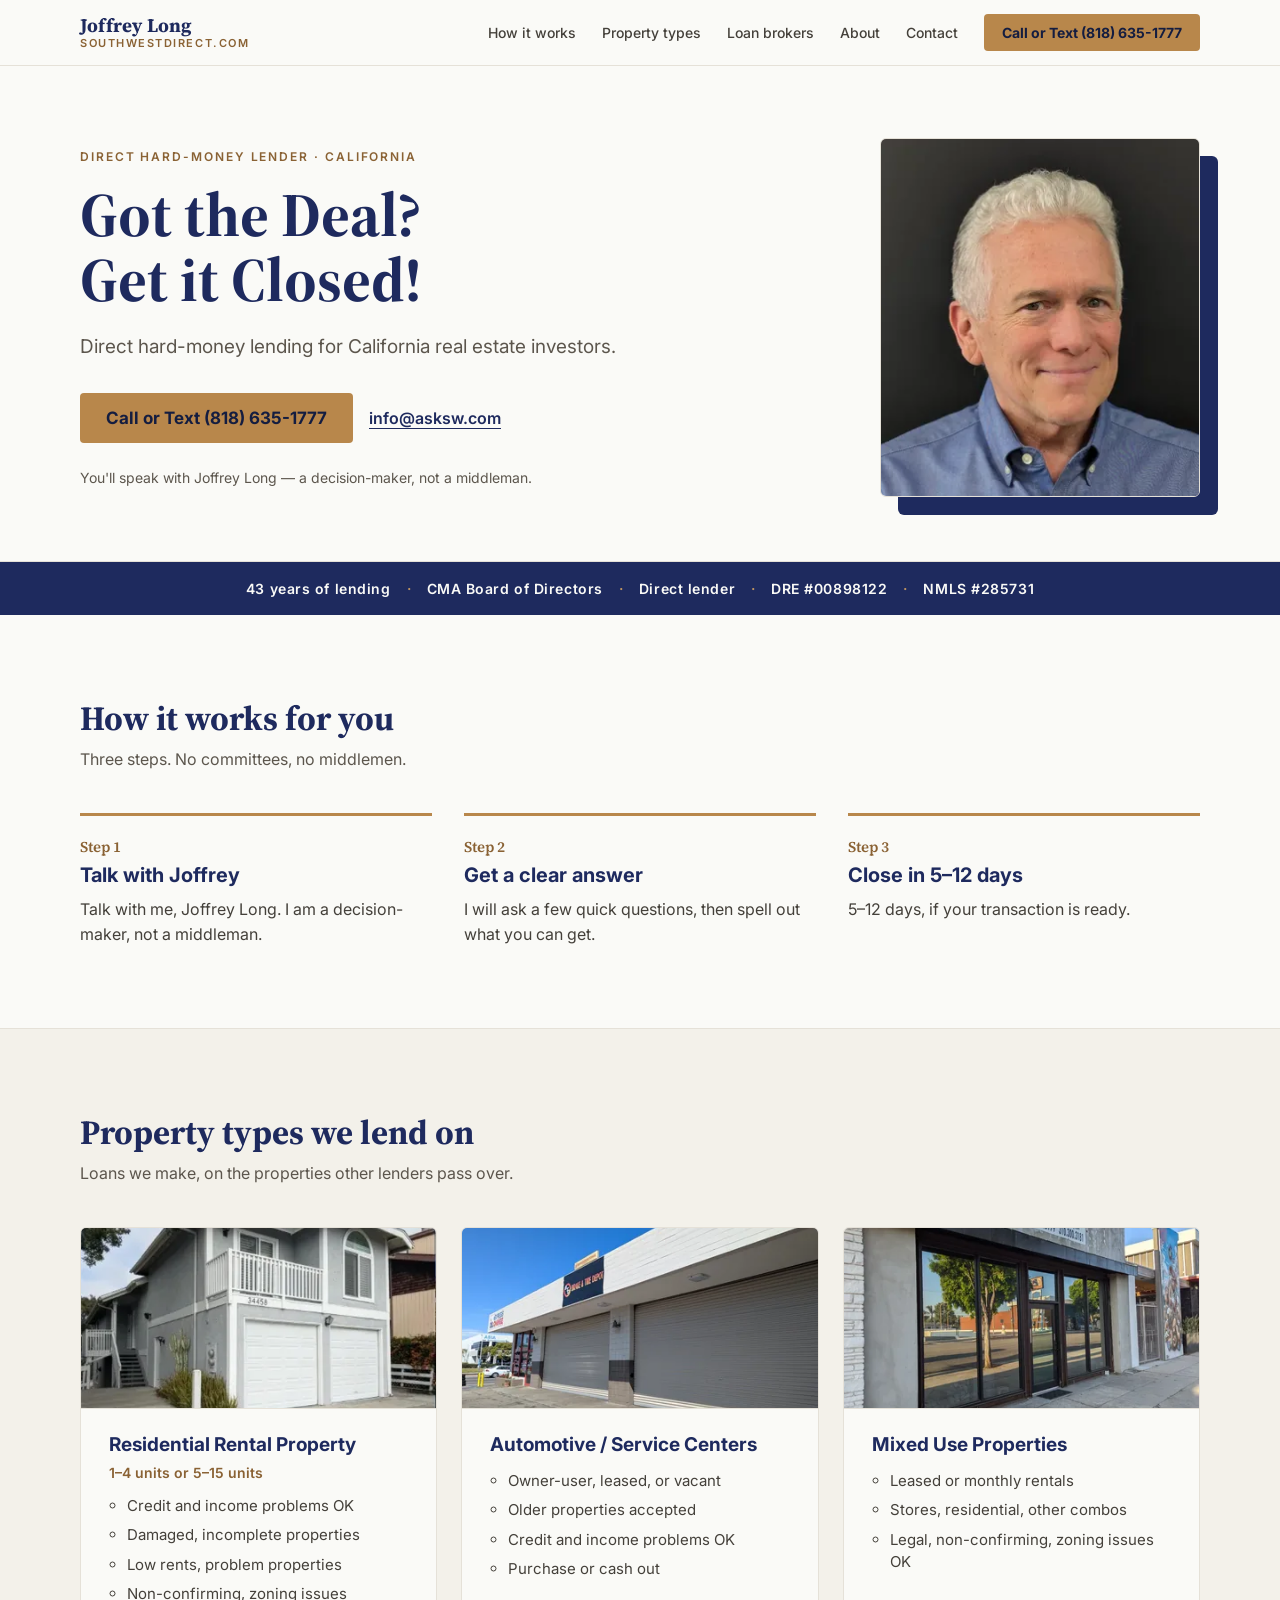
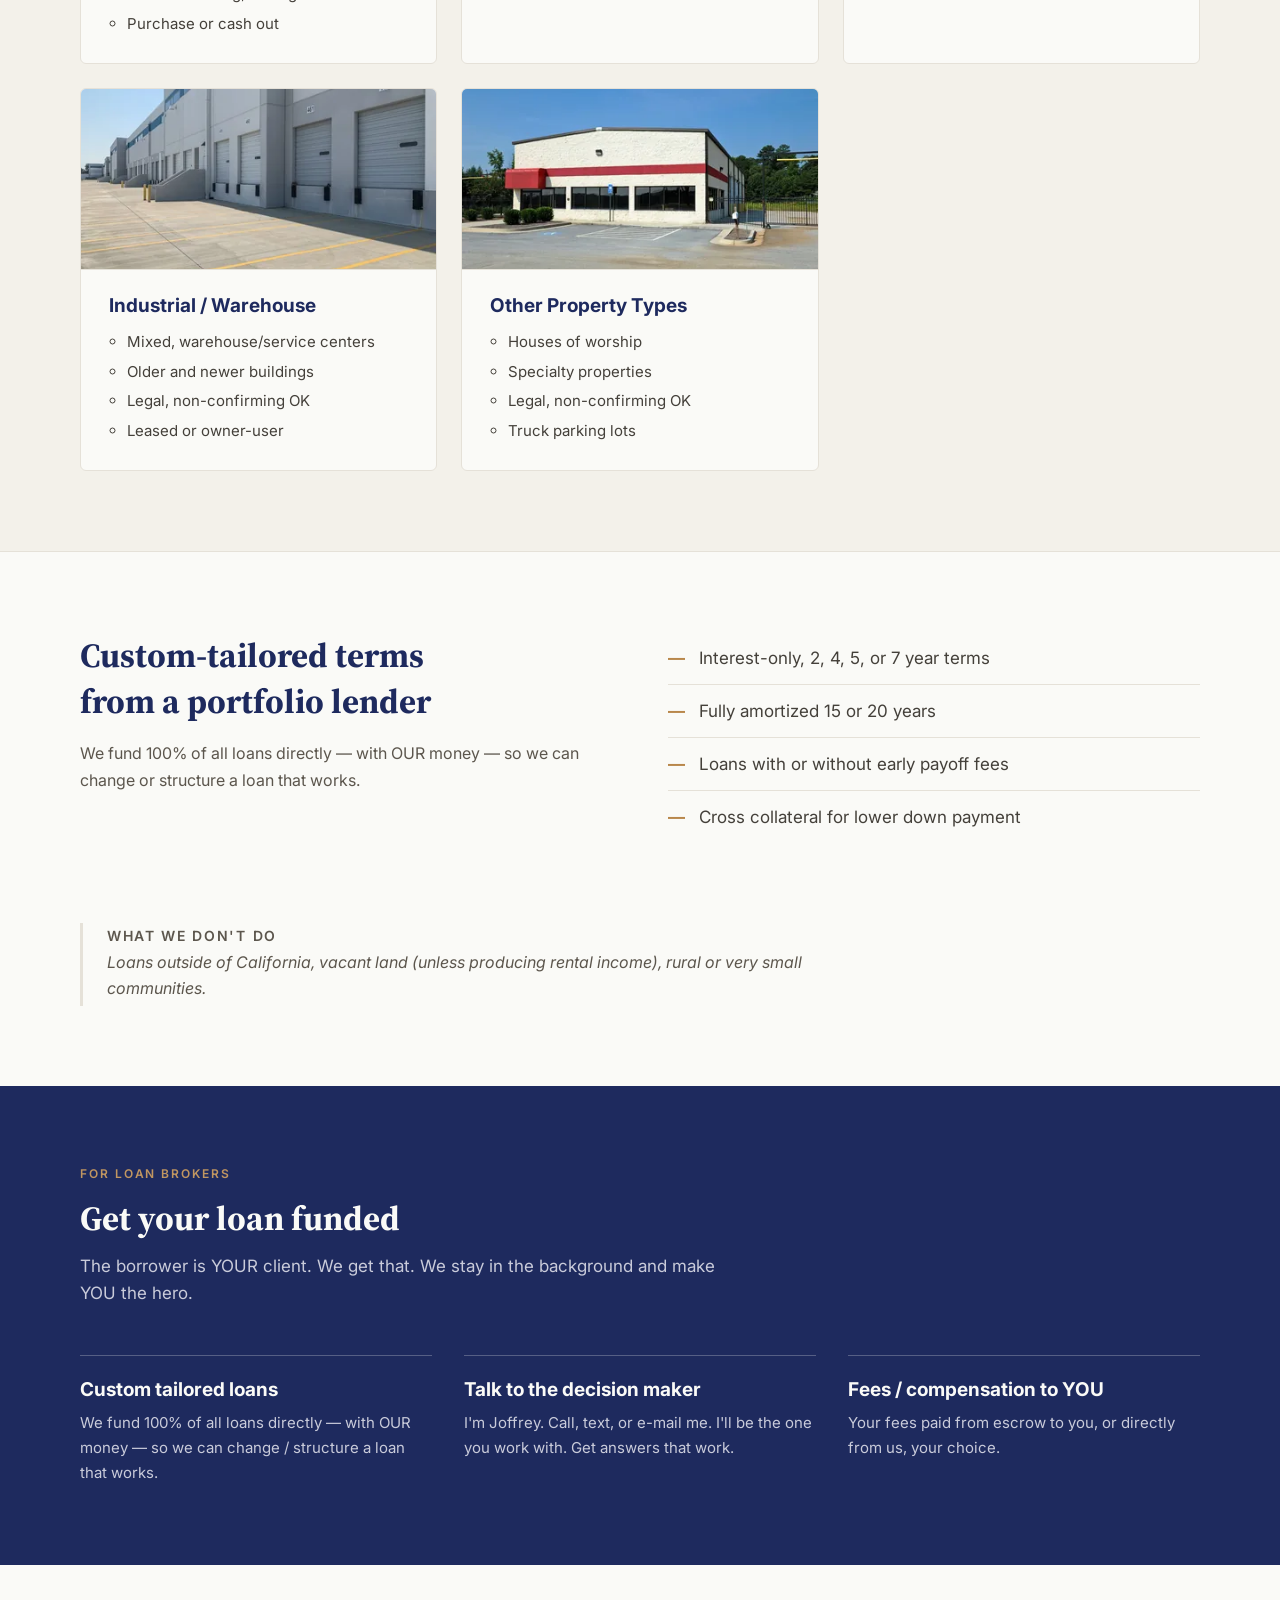
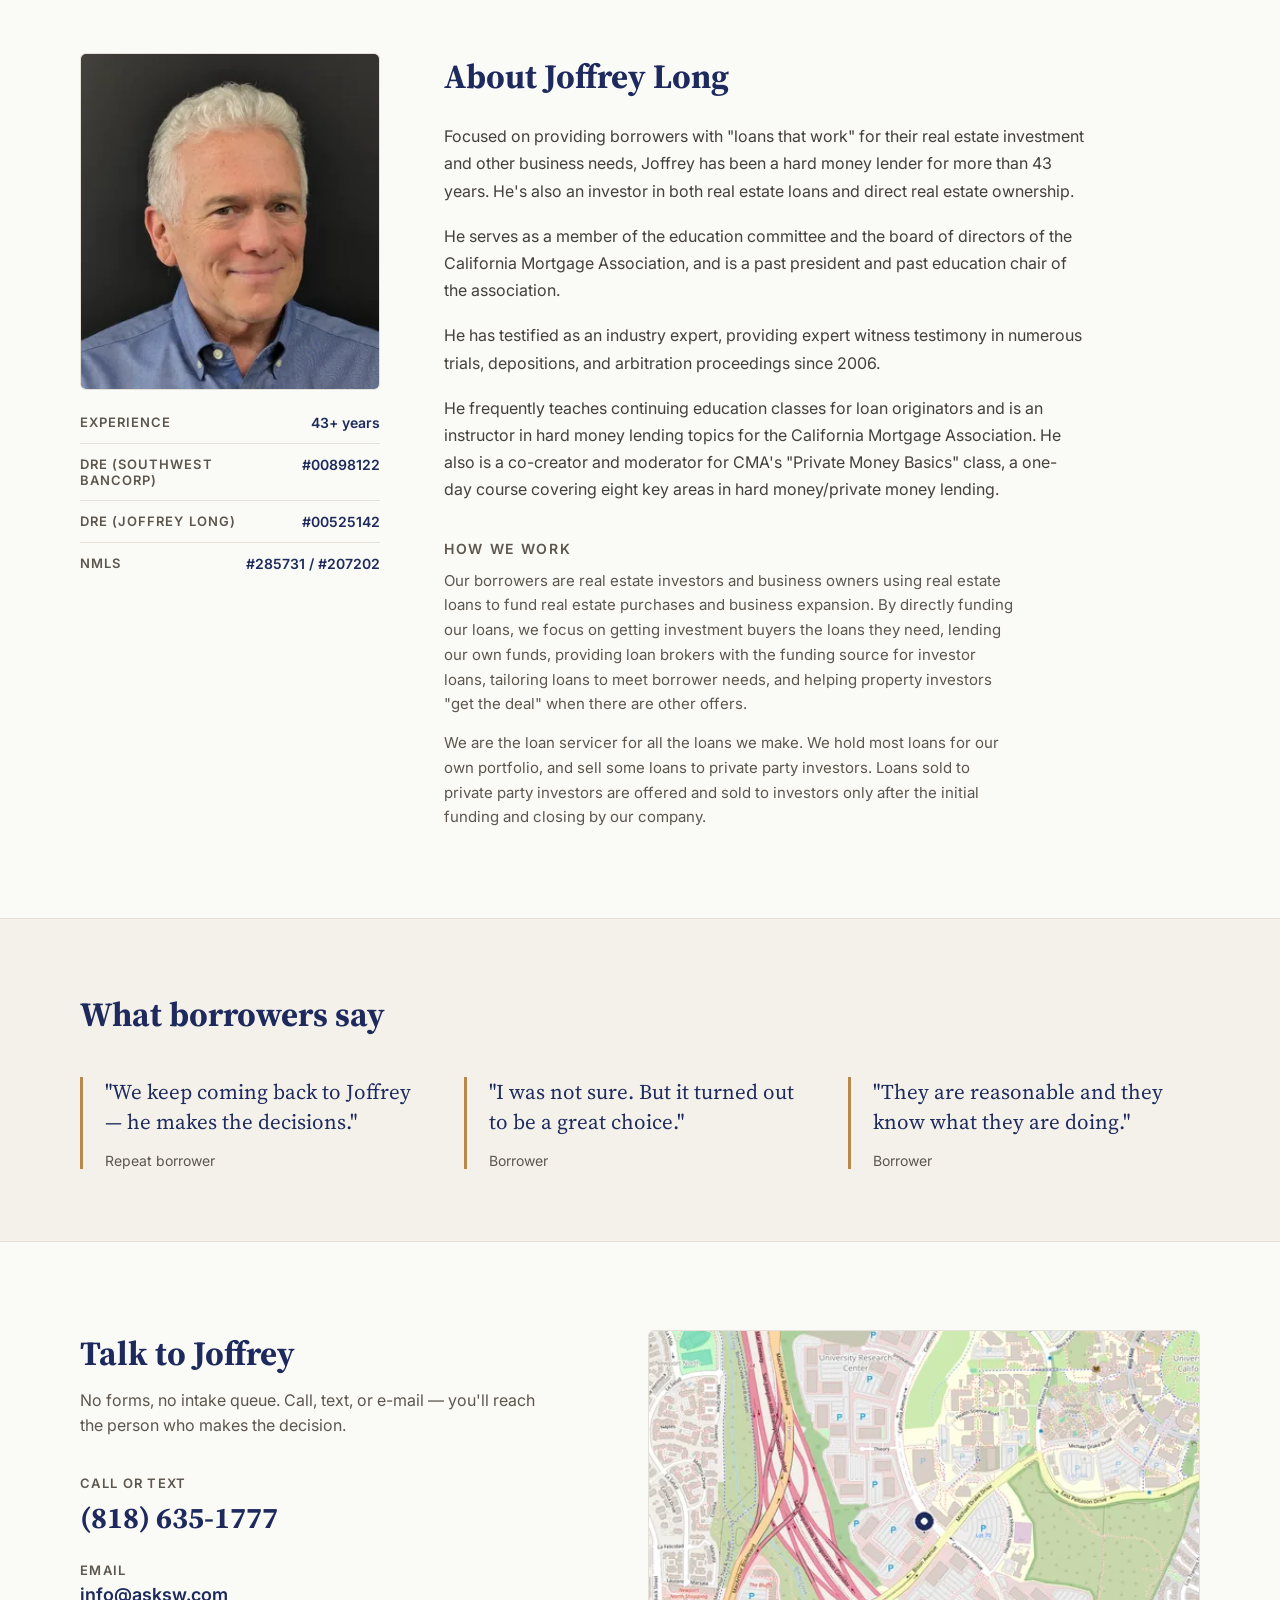
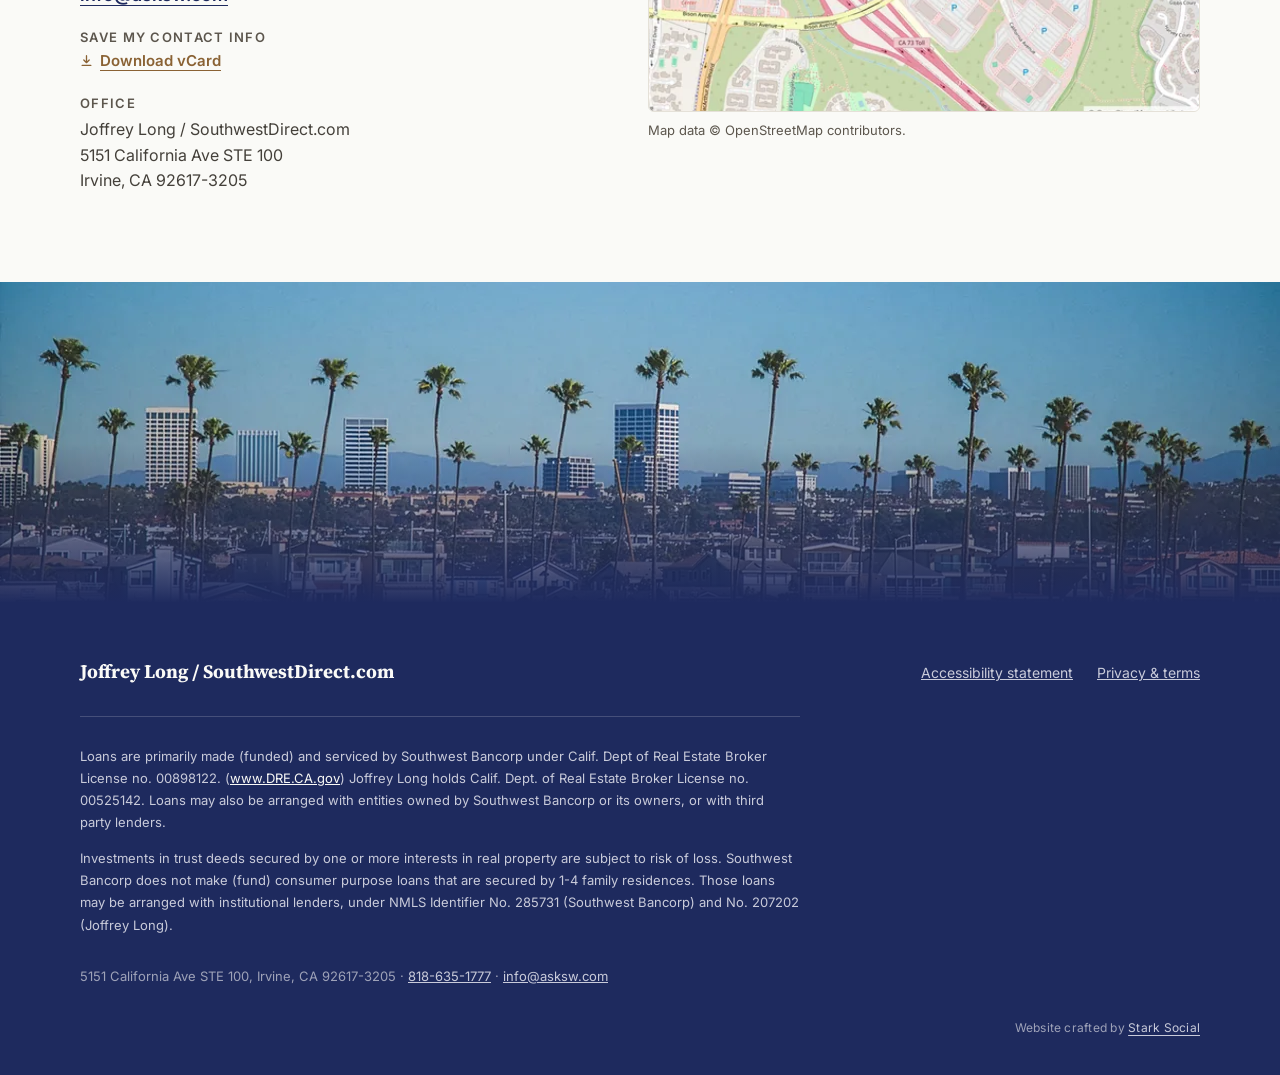
==== index.html @ 916f6d07 "Remove skip-link; add vCard download in Contact section Skip link * Removed <a class="skip-link"> fr" ====
<!DOCTYPE html>
<html lang="en">
<head>
<meta charset="utf-8">
<meta name="viewport" content="width=device-width, initial-scale=1">
<title>Joffrey Long | SouthwestDirect.com — Direct Hard Money Lender, California</title>
<meta name="description" content="Direct hard-money lending for California real estate investors. Talk to Joffrey Long — a decision-maker, not a middleman. Close in 5–12 days.">

<!-- PREVIEW ONLY — remove this line before the production launch. -->
<meta name="robots" content="noindex, nofollow">

<link rel="canonical" href="https://southwestdirect.com/">

<!-- Open Graph / social sharing -->
<meta property="og:type" content="website">
<meta property="og:site_name" content="Joffrey Long / SouthwestDirect.com">
<meta property="og:title" content="Joffrey Long | SouthwestDirect.com — Direct Hard Money Lender, California">
<meta property="og:description" content="Direct hard-money lending for California real estate investors. Talk to Joffrey Long — a decision-maker, not a middleman. Close in 5–12 days.">
<meta property="og:url" content="https://southwestdirect.com/">
<meta property="og:image" content="https://southwestdirect.com/assets/og-image.jpg">
<meta property="og:image:width" content="1200">
<meta property="og:image:height" content="630">
<meta property="og:image:alt" content="Got the Deal? Get it Closed! Direct hard-money lending for California real estate investors — Joffrey Long, SouthwestDirect.com">
<meta property="og:locale" content="en_US">
<meta name="twitter:card" content="summary_large_image">
<meta name="twitter:title" content="Joffrey Long | SouthwestDirect.com — Direct Hard Money Lender, California">
<meta name="twitter:description" content="Direct hard-money lending for California real estate investors. Talk to Joffrey Long — a decision-maker, not a middleman. Close in 5–12 days.">
<meta name="twitter:image" content="https://southwestdirect.com/assets/og-image.jpg">

<!-- Favicon -->
<link rel="icon" href="assets/favicon.svg" type="image/svg+xml">
<link rel="icon" href="assets/favicon-32.png" sizes="32x32" type="image/png">
<link rel="icon" href="assets/favicon-16.png" sizes="16x16" type="image/png">
<link rel="apple-touch-icon" href="assets/apple-touch-icon.png">
<link rel="shortcut icon" href="assets/favicon.ico">
<link rel="manifest" href="assets/site.webmanifest">
<meta name="theme-color" content="#1E2A5E">

<link rel="preconnect" href="https://fonts.googleapis.com">
<link rel="preconnect" href="https://fonts.gstatic.com" crossorigin>
<link href="https://fonts.googleapis.com/css2?family=Source+Serif+4:opsz,wght@8..60,400;8..60,600;8..60,700&family=Inter:wght@400;500;600;700&display=swap" rel="stylesheet">
<link rel="stylesheet" href="assets/css/site.css">
<link rel="preload" as="image" href="images/joffrey-long-640.jpg"
      imagesrcset="images/joffrey-long-320.jpg 320w, images/joffrey-long-640.jpg 640w, images/joffrey-long-748.jpg 748w"
      imagesizes="(min-width: 900px) 320px, (min-width: 560px) 40vw, 80vw">
<script>document.documentElement.classList.add("js");</script>

<script type="application/ld+json">
{
  "@context": "https://schema.org",
  "@type": ["FinancialService", "LocalBusiness"],
  "@id": "https://southwestdirect.com/#organization",
  "name": "Southwest Bancorp",
  "alternateName": "Joffrey Long / SouthwestDirect.com",
  "description": "Direct hard-money lender for California real estate investors. Portfolio lender funding 100% of loans directly.",
  "url": "https://southwestdirect.com",
  "telephone": "+18186351777",
  "email": "info@asksw.com",
  "logo": "https://southwestdirect.com/assets/icon-512.png",
  "image": "https://southwestdirect.com/assets/og-image.jpg",
  "address": {
    "@type": "PostalAddress",
    "streetAddress": "5151 California Ave STE 100",
    "addressLocality": "Irvine",
    "addressRegion": "CA",
    "postalCode": "92617-3205",
    "addressCountry": "US"
  },
  "areaServed": {
    "@type": "State",
    "name": "California"
  },
  "geo": {
    "@type": "GeoCoordinates",
    "latitude": 33.64074,
    "longitude": -117.85386
  },
  "hasMap": "https://www.openstreetmap.org/?mlat=33.64074&mlon=-117.85386",
  "identifier": [
    { "@type": "PropertyValue", "name": "California DRE License", "value": "00898122" },
    { "@type": "PropertyValue", "name": "NMLS ID", "value": "285731" }
  ],
  "founder": {
    "@type": "Person",
    "@id": "https://southwestdirect.com/#joffrey-long",
    "name": "Joffrey Long",
    "jobTitle": "Owner",
    "telephone": "+18186351777",
    "identifier": [
      { "@type": "PropertyValue", "name": "California DRE License", "value": "00525142" },
      { "@type": "PropertyValue", "name": "NMLS ID", "value": "207202" }
    ]
  }
}
</script>
</head>
<body>
<header class="site-header">
  <div class="header-inner">
    <a class="brand" href="index.html">
      <span class="brand-name">Joffrey Long</span>
      <span class="brand-domain">SouthwestDirect.com</span>
    </a>

    <div class="mobile-controls">
      <a class="icon-phone" href="tel:+18186351777" aria-label="Call or text 818-635-1777">
        <svg width="20" height="20" viewBox="0 0 24 24" fill="none" stroke="currentColor"
             stroke-width="2" stroke-linecap="round" stroke-linejoin="round"
             aria-hidden="true" focusable="false">
          <path d="M22 16.92v3a2 2 0 0 1-2.18 2 19.79 19.79 0 0 1-8.63-3.07 19.5 19.5 0 0 1-6-6
                   A19.79 19.79 0 0 1 2.12 4.18 2 2 0 0 1 4.11 2h3a2 2 0 0 1 2 1.72c.13.96.36 1.9.7 2.81
                   a2 2 0 0 1-.45 2.11L8.09 9.91a16 16 0 0 0 6 6l1.27-1.27a2 2 0 0 1 2.11-.45
                   c.91.34 1.85.57 2.81.7A2 2 0 0 1 22 16.92z"/>
        </svg>
      </a>
      <button type="button" class="nav-toggle" aria-expanded="false"
              aria-controls="mobile-menu" aria-label="Open menu">
        <svg class="icon-open" width="20" height="20" viewBox="0 0 20 20" aria-hidden="true" focusable="false">
          <path d="M3 5h14M3 10h14M3 15h14" fill="none" stroke="currentColor"
                stroke-width="2" stroke-linecap="round"/>
        </svg>
        <svg class="icon-close" width="20" height="20" viewBox="0 0 20 20" aria-hidden="true" focusable="false">
          <path d="M4 4l12 12M16 4L4 16" fill="none" stroke="currentColor"
                stroke-width="2" stroke-linecap="round"/>
        </svg>
      </button>
    </div>

    <nav class="main-nav" aria-label="Main">
      <a class="nav-link" href="#how-it-works">How it works</a>
      <a class="nav-link" href="#property-types">Property types</a>
      <a class="nav-link" href="#brokers">Loan brokers</a>
      <a class="nav-link" href="#about">About</a>
      <a class="nav-link" href="#contact">Contact</a>
      <a class="btn-primary btn-nav" href="tel:+18186351777">Call or Text (818) 635-1777</a>
    </nav>
  </div>

</header>

  <div class="drawer-backdrop" data-drawer-close></div>

  <div id="mobile-menu" class="drawer" role="dialog" aria-modal="true" aria-label="Menu">
    <div class="drawer-head">
      <button type="button" class="drawer-close" data-drawer-close aria-label="Close menu">
        <svg width="20" height="20" viewBox="0 0 20 20" aria-hidden="true" focusable="false">
          <path d="M4 4l12 12M16 4L4 16" fill="none" stroke="currentColor"
                stroke-width="2" stroke-linecap="round"/>
        </svg>
      </button>
    </div>

    <a class="drawer-cta" href="tel:+18186351777">Call or Text (818) 635-1777</a>
    <a class="drawer-email" href="mailto:info@asksw.com">Email info@asksw.com</a>

    <hr class="drawer-divider">

    <nav class="drawer-nav" aria-label="Page sections">
      <a href="#how-it-works">How it works</a>
      <a href="#property-types">Property types</a>
      <a href="#brokers">Loan brokers</a>
      <a href="#about">About</a>
      <a href="#contact">Contact</a>
    </nav>

    <ul class="drawer-trust">
      <li>43 years of lending</li>
      <li>CMA Board of Directors</li>
      <li>Direct lender</li>
      <li>DRE #00898122</li>
      <li>NMLS #285731</li>
    </ul>
  </div>

<main>

  <!-- HERO -->
  <section class="hero" aria-labelledby="hero-h">
    <div class="hero-inner">
      <div class="hero-copy">
        <p class="eyebrow">Direct hard-money lender &middot; California</p>
        <h1 id="hero-h" class="hero-title">Got the Deal?<br>Get it Closed!</h1>
        <p class="hero-lede">Direct hard-money lending for California real estate investors.</p>
        <div class="hero-actions">
          <a class="btn-primary btn-hero" href="tel:+18186351777">Call or Text (818) 635-1777</a>
          <a class="link-email" href="mailto:info@asksw.com">info@asksw.com</a>
        </div>
        <p class="hero-note">You'll speak with Joffrey Long — a decision-maker, not a middleman.</p>
      </div>
      <div class="hero-figure">
        <picture>
          <source type="image/webp" sizes="(min-width: 900px) 320px, (min-width: 560px) 40vw, 80vw"
                  srcset="images/joffrey-long-320.webp 320w, images/joffrey-long-640.webp 640w, images/joffrey-long-748.webp 748w">
          <img class="hero-img" src="images/joffrey-long-640.jpg" sizes="(min-width: 900px) 320px, (min-width: 560px) 40vw, 80vw"
               srcset="images/joffrey-long-320.jpg 320w, images/joffrey-long-640.jpg 640w, images/joffrey-long-748.jpg 748w"
               width="748" height="839" fetchpriority="high" decoding="async"
               alt="Joffrey Long, direct hard-money lender">
        </picture>
      </div>
    </div>
  </section>

  <!-- TRUST BAR -->
  <section class="trustbar" aria-label="Credentials">
    <ul class="trustbar-list">
      <li>43 years of lending</li>
      <li>CMA Board of Directors</li>
      <li>Direct lender</li>
      <li>DRE #00898122</li>
      <li>NMLS #285731</li>
    </ul>
  </section>

  <!-- HOW IT WORKS -->
  <section id="how-it-works" class="wrap section-pad" aria-labelledby="hiw-h">
    <h2 id="hiw-h" class="section-title">How it works for you</h2>
    <p class="section-lede">Three steps. No committees, no middlemen.</p>
    <ol class="steps">
      <li class="step">
        <p class="step-num">Step 1</p>
        <h3 class="step-title">Talk with Joffrey</h3>
        <p class="step-text">Talk with me, Joffrey Long. I am a decision-maker, not a middleman.</p>
      </li>
      <li class="step">
        <p class="step-num">Step 2</p>
        <h3 class="step-title">Get a clear answer</h3>
        <p class="step-text">I will ask a few quick questions, then spell out what you can get.</p>
      </li>
      <li class="step">
        <p class="step-num">Step 3</p>
        <h3 class="step-title">Close in 5–12 days</h3>
        <p class="step-text">5–12 days, if your transaction is ready.</p>
      </li>
    </ol>
  </section>

  <!-- PROPERTY TYPES -->
  <section id="property-types" class="band" aria-labelledby="pt-h">
    <div class="wrap section-pad">
      <h2 id="pt-h" class="section-title">Property types we lend on</h2>
      <p class="section-lede">Loans we make, on the properties other lenders pass over.</p>
      <ul class="cards">
          <li class="card">
            <picture>
              <source type="image/webp" sizes="(min-width: 1168px) 341px, (min-width: 700px) 31vw, 92vw"
                      srcset="images/residential-rental-property-400.webp 400w, images/residential-rental-property-750.webp 750w, images/residential-rental-property-1100.webp 1100w">
              <img class="card-img" src="images/residential-rental-property-750.jpg" sizes="(min-width: 1168px) 341px, (min-width: 700px) 31vw, 92vw"
                   srcset="images/residential-rental-property-400.jpg 400w, images/residential-rental-property-750.jpg 750w, images/residential-rental-property-1100.jpg 1100w"
                   width="1100" height="685" loading="lazy" decoding="async"
                   alt="Two-story gray residential rental duplex with twin white garage doors">
            </picture>
            <div class="card-body">
              <h3 class="card-title">Residential Rental Property</h3>
              <p class="card-note">1–4 units or 5–15 units</p>
              <ul class="card-list">
              <li>Credit and income problems OK</li>
              <li>Damaged, incomplete properties</li>
              <li>Low rents, problem properties</li>
              <li>Non-confirming, zoning issues</li>
              <li>Purchase or cash out</li>
              </ul>
            </div>
          </li>
          <li class="card">
            <picture>
              <source type="image/webp" sizes="(min-width: 1168px) 341px, (min-width: 700px) 31vw, 92vw"
                      srcset="images/automotive-service-centers-400.webp 400w, images/automotive-service-centers-750.webp 750w, images/automotive-service-centers-1100.webp 1100w">
              <img class="card-img" src="images/automotive-service-centers-750.jpg" sizes="(min-width: 1168px) 341px, (min-width: 700px) 31vw, 92vw"
                   srcset="images/automotive-service-centers-400.jpg 400w, images/automotive-service-centers-750.jpg 750w, images/automotive-service-centers-1100.jpg 1100w"
                   width="1100" height="828" loading="lazy" decoding="async"
                   alt="Automotive brake and tire service center with roll-up bay doors">
            </picture>
            <div class="card-body">
              <h3 class="card-title">Automotive / Service Centers</h3>
              <ul class="card-list">
              <li>Owner-user, leased, or vacant</li>
              <li>Older properties accepted</li>
              <li>Credit and income problems OK</li>
              <li>Purchase or cash out</li>
              </ul>
            </div>
          </li>
          <li class="card">
            <picture>
              <source type="image/webp" sizes="(min-width: 1168px) 341px, (min-width: 700px) 31vw, 92vw"
                      srcset="images/mixed-use-400.webp 400w, images/mixed-use-750.webp 750w, images/mixed-use-1100.webp 1100w">
              <img class="card-img" src="images/mixed-use-750.jpg" sizes="(min-width: 1168px) 341px, (min-width: 700px) 31vw, 92vw"
                   srcset="images/mixed-use-400.jpg 400w, images/mixed-use-750.jpg 750w, images/mixed-use-1100.jpg 1100w"
                   width="1100" height="828" loading="lazy" decoding="async"
                   alt="Street-front mixed use commercial building with large storefront windows">
            </picture>
            <div class="card-body">
              <h3 class="card-title">Mixed Use Properties</h3>
              <ul class="card-list">
              <li>Leased or monthly rentals</li>
              <li>Stores, residential, other combos</li>
              <li>Legal, non-confirming, zoning issues OK</li>
              </ul>
            </div>
          </li>
          <li class="card">
            <picture>
              <source type="image/webp" sizes="(min-width: 1168px) 341px, (min-width: 700px) 31vw, 92vw"
                      srcset="images/industrial-warehouse-400.webp 400w, images/industrial-warehouse-750.webp 750w, images/industrial-warehouse-1100.webp 1100w">
              <img class="card-img" src="images/industrial-warehouse-750.jpg" sizes="(min-width: 1168px) 341px, (min-width: 700px) 31vw, 92vw"
                   srcset="images/industrial-warehouse-400.jpg 400w, images/industrial-warehouse-750.jpg 750w, images/industrial-warehouse-1100.jpg 1100w"
                   width="1100" height="825" loading="lazy" decoding="async"
                   alt="Industrial warehouse loading docks with roll-up doors">
            </picture>
            <div class="card-body">
              <h3 class="card-title">Industrial / Warehouse</h3>
              <ul class="card-list">
              <li>Mixed, warehouse/service centers</li>
              <li>Older and newer buildings</li>
              <li>Legal, non-confirming OK</li>
              <li>Leased or owner-user</li>
              </ul>
            </div>
          </li>
          <li class="card">
            <picture>
              <source type="image/webp" sizes="(min-width: 1168px) 341px, (min-width: 700px) 31vw, 92vw"
                      srcset="images/other-property-types-400.webp 400w, images/other-property-types-750.webp 750w, images/other-property-types-1100.webp 1100w">
              <img class="card-img" src="images/other-property-types-750.jpg" sizes="(min-width: 1168px) 341px, (min-width: 700px) 31vw, 92vw"
                   srcset="images/other-property-types-400.jpg 400w, images/other-property-types-750.jpg 750w, images/other-property-types-1100.jpg 1100w"
                   width="1100" height="732" loading="lazy" decoding="async"
                   alt="Single-story commercial building with red awning and parking lot">
            </picture>
            <div class="card-body">
              <h3 class="card-title">Other Property Types</h3>
              <ul class="card-list">
              <li>Houses of worship</li>
              <li>Specialty properties</li>
              <li>Legal, non-confirming OK</li>
              <li>Truck parking lots</li>
              </ul>
            </div>
          </li>
      </ul>
    </div>
  </section>

  <!-- TERMS -->
  <section id="terms" class="wrap section-pad terms" aria-labelledby="terms-h">
    <div class="terms-intro">
      <h2 id="terms-h" class="section-title">Custom-tailored terms from a portfolio lender</h2>
      <p>We fund 100% of all loans directly — with OUR money — so we can change or structure a loan that works.</p>
    </div>
    <ul class="terms-list">
      <li>Interest-only, 2, 4, 5, or 7 year terms</li>
      <li>Fully amortized 15 or 20 years</li>
      <li>Loans with or without early payoff fees</li>
      <li>Cross collateral for lower down payment</li>
    </ul>
  </section>

  <!-- WHAT WE DON'T DO -->
  <section class="wrap" aria-labelledby="wwdd-h" style="padding-bottom: 80px">
    <div class="exclusions">
      <h2 id="wwdd-h">What we don't do</h2>
      <p>Loans outside of California, vacant land (unless producing rental income), rural or very small communities.</p>
    </div>
  </section>

  <!-- LOAN BROKERS -->
  <section id="brokers" class="band-navy" aria-labelledby="lb-h">
    <div class="wrap section-pad">
      <p class="brokers-eyebrow">For loan brokers</p>
      <h2 id="lb-h" class="brokers-title">Get your loan funded</h2>
      <p class="brokers-lede">The borrower is YOUR client. We get that. We stay in the background and make YOU the hero.</p>
      <div class="brokers-grid">
        <div class="broker-col">
          <h3 class="broker-title">Custom tailored loans</h3>
          <p class="broker-text">We fund 100% of all loans directly — with OUR money — so we can change / structure a loan that works.</p>
        </div>
        <div class="broker-col">
          <h3 class="broker-title">Talk to the decision maker</h3>
          <p class="broker-text">I'm Joffrey. Call, text, or e-mail me. I'll be the one you work with. Get answers that work.</p>
        </div>
        <div class="broker-col">
          <h3 class="broker-title">Fees / compensation to YOU</h3>
          <p class="broker-text">Your fees paid from escrow to you, or directly from us, your choice.</p>
        </div>
      </div>
    </div>
  </section>

  <!-- ABOUT -->
  <section id="about" class="wrap about" aria-labelledby="about-h">
    <figure class="about-figure">
      <picture>
        <source type="image/webp" sizes="(min-width: 900px) 300px, (min-width: 560px) 40vw, 80vw"
                srcset="images/joffrey-long-320.webp 320w, images/joffrey-long-640.webp 640w, images/joffrey-long-748.webp 748w">
        <img class="about-img" src="images/joffrey-long-640.jpg" sizes="(min-width: 900px) 300px, (min-width: 560px) 40vw, 80vw"
             srcset="images/joffrey-long-320.jpg 320w, images/joffrey-long-640.jpg 640w, images/joffrey-long-748.jpg 748w"
             width="748" height="839" loading="lazy" decoding="async"
             alt="Portrait of Joffrey Long">
      </picture>
      <dl class="about-dl">
        <div class="about-row">
          <dt class="about-dt">Experience</dt>
          <dd class="about-dd">43+ years</dd>
        </div>
        <div class="about-row">
          <dt class="about-dt">DRE (Southwest Bancorp)</dt>
          <dd class="about-dd">#00898122</dd>
        </div>
        <div class="about-row">
          <dt class="about-dt">DRE (Joffrey Long)</dt>
          <dd class="about-dd">#00525142</dd>
        </div>
        <div class="about-row">
          <dt class="about-dt">NMLS</dt>
          <dd class="about-dd">#285731 / #207202</dd>
        </div>
      </dl>
    </figure>
    <div class="about-body">
      <h2 id="about-h" class="section-title">About Joffrey Long</h2>
      <div class="about-prose">
        <p>Focused on providing borrowers with "loans that work" for their real estate investment and other business needs, Joffrey has been a hard money lender for more than 43 years. He's also an investor in both real estate loans and direct real estate ownership.</p>
        <p>He serves as a member of the education committee and the board of directors of the California Mortgage Association, and is a past president and past education chair of the association.</p>
        <p>He has testified as an industry expert, providing expert witness testimony in numerous trials, depositions, and arbitration proceedings since 2006.</p>
        <p>He frequently teaches continuing education classes for loan originators and is an instructor in hard money lending topics for the California Mortgage Association. He also is a co-creator and moderator for CMA's "Private Money Basics" class, a one-day course covering eight key areas in hard money/private money lending.</p>
      </div>
      <h3 class="about-sub">How we work</h3>
      <div class="about-how">
        <p>Our borrowers are real estate investors and business owners using real estate loans to fund real estate purchases and business expansion. By directly funding our loans, we focus on getting investment buyers the loans they need, lending our own funds, providing loan brokers with the funding source for investor loans, tailoring loans to meet borrower needs, and helping property investors "get the deal" when there are other offers.</p>
        <p>We are the loan servicer for all the loans we make. We hold most loans for our own portfolio, and sell some loans to private party investors. Loans sold to private party investors are offered and sold to investors only after the initial funding and closing by our company.</p>
      </div>
    </div>
  </section>

  <!-- TESTIMONIALS -->
  <section class="band" aria-labelledby="quotes-h">
    <div class="quotes-inner">
      <h2 id="quotes-h" class="quotes-title">What borrowers say</h2>
      <div class="quotes-grid">
        <figure class="quote">
          <blockquote>"We keep coming back to Joffrey — he makes the decisions."</blockquote>
          <figcaption>Repeat borrower</figcaption>
        </figure>
        <figure class="quote">
          <blockquote>"I was not sure. But it turned out to be a great choice."</blockquote>
          <figcaption>Borrower</figcaption>
        </figure>
        <figure class="quote">
          <blockquote>"They are reasonable and they know what they are doing."</blockquote>
          <figcaption>Borrower</figcaption>
        </figure>
      </div>
    </div>
  </section>

  <section id="contact" class="wrap contact" aria-labelledby="contact-h">
    <div class="contact-col">
      <h2 id="contact-h" class="section-title contact-title">Talk to Joffrey</h2>
      <p class="contact-lede">No forms, no intake queue. Call, text, or e-mail — you'll reach the person who makes the decision.</p>
      <dl class="contact-dl">
        <div>
          <dt class="contact-dt">Call or text</dt>
          <dd class="contact-dd"><a class="contact-phone" href="tel:+18186351777">(818) 635-1777</a></dd>
        </div>
        <div>
          <dt class="contact-dt">Email</dt>
          <dd class="contact-dd"><a class="contact-email" href="mailto:info@asksw.com">info@asksw.com</a></dd>
        </div>
        <div>
          <dt class="contact-dt">Save my contact info</dt>
          <dd class="contact-dd">
            <a class="link-vcard" href="assets/joffrey-long.vcf" download="joffrey-long.vcf"
               aria-label="Download Joffrey Long&#39;s contact info as a vCard file">Download vCard</a>
          </dd>
        </div>
        <div>
          <dt class="contact-dt">Office</dt>
          <dd class="contact-dd contact-address">
            Joffrey Long / SouthwestDirect.com<br>
            5151 California Ave STE 100<br>
            Irvine, CA 92617-3205
          </dd>
        </div>
      </dl>
    </div>
    <div class="contact-map">
      <a class="map-link" href="https://www.openstreetmap.org/?mlat=33.64074&amp;mlon=-117.85386#map=17/33.64074/-117.85386"
         target="_blank" rel="noopener" title="Open this location in OpenStreetMap">
        <picture>
          <source type="image/webp" sizes="(min-width: 960px) 520px, 92vw"
                  srcset="images/office-map-520.webp 520w, images/office-map-1040.webp 1040w">
          <img class="map-img" src="images/office-map-1040.jpg" sizes="(min-width: 960px) 520px, 92vw"
               srcset="images/office-map-520.jpg 520w, images/office-map-1040.jpg 1040w"
               width="1040" height="760" loading="lazy" decoding="async"
               alt="Map showing the office at 5151 California Ave STE 100, Irvine, California">
        </picture>
        <span class="visually-hidden"> (opens OpenStreetMap in a new tab)</span>
      </a>
      <p class="map-note">Map data &copy; OpenStreetMap contributors.</p>
    </div>
  </section>

  <!-- CALIFORNIA BAND -->
  <!-- Photo pending: the design's asset for this band was an AI illustration and
       was pulled on 19 Aug 2026. Drop a licensed coastal photo at
       images/_src/california-band.jpg and re-run tools/build-images.py. The
       navy gradient that dissolves into the footer is drawn in CSS and is
       already correct. -->
  <div class="california-band">
    <picture>
      <source type="image/webp" sizes="100vw"
              srcset="images/california-band-768.webp 768w, images/california-band-1280.webp 1280w, images/california-band-1920.webp 1920w">
      <img class="band-img" src="images/california-band-1280.jpg" sizes="100vw"
           srcset="images/california-band-768.jpg 768w, images/california-band-1280.jpg 1280w, images/california-band-1920.jpg 1920w"
           width="1920" height="790" loading="lazy" decoding="async"
           alt="">
    </picture>
  </div>

</main>

<footer class="site-footer">
  <div class="footer-inner">
    <div class="footer-top">
      <p class="footer-brand">Joffrey Long / SouthwestDirect.com</p>
      <nav class="footer-legal-nav" aria-label="Legal">
        <a href="accessibility-statement.html">Accessibility statement</a>
        <a href="privacy-terms.html">Privacy &amp; terms</a>
      </nav>
    </div>
    <div class="footer-disclosures">
      <p>Loans are primarily made (funded) and serviced by Southwest Bancorp under Calif. Dept of Real Estate Broker License no. 00898122. (<a href="https://www.dre.ca.gov" title="California Department of Real Estate — licence lookup">www.DRE.CA.gov</a>) Joffrey Long holds Calif. Dept. of Real Estate Broker License no. 00525142. Loans may also be arranged with entities owned by Southwest Bancorp or its owners, or with third party lenders.</p>
      <p>Investments in trust deeds secured by one or more interests in real property are subject to risk of loss. Southwest Bancorp does not make (fund) consumer purpose loans that are secured by 1-4 family residences. Those loans may be arranged with institutional lenders, under NMLS Identifier No. 285731 (Southwest Bancorp) and No. 207202 (Joffrey Long).</p>
    </div>
    <p class="footer-meta">5151 California Ave STE 100, Irvine, CA 92617-3205 &middot; <a href="tel:+18186351777">818-635-1777</a> &middot; <a href="mailto:info@asksw.com">info@asksw.com</a></p>
    <p class="footer-credit">Website crafted by
      <a href="https://starksocial.com" target="_blank" rel="noopener noreferrer"
         title="Stark Social Media Agency (Santa Clarita/Los Angeles)">Stark Social</a>
    </p>
  </div>
</footer>

<button type="button" class="back-to-top" aria-label="Back to top">
  <svg viewBox="0 0 24 24" width="22" height="22" aria-hidden="true" focusable="false">
    <path d="M12 19V6M6 12l6-6 6 6" fill="none" stroke="currentColor"
          stroke-width="2.2" stroke-linecap="round" stroke-linejoin="round"/>
  </svg>
</button>
<script src="assets/js/site.js" defer></script>
</body>
</html>
---- assets/css/site.css ----
/* ==========================================================================
   SouthwestDirect.com — site styles
   Compiled from the approved Claude Design canvas (SouthwestDirect.dc.html).
   Inline styles and style-hover/style-focus attributes from the .dc.html
   runtime were converted to real CSS so hover/focus states actually work.
   ========================================================================== */

:root {
  --cream:        #FAFAF7;
  --cream-tint:   #F3F1EA;
  --navy:         #1E2A5E;
  --navy-deep:    #141D40;
  --gold:         #B8874B;
  --gold-hover:   #AF7F45; /* a11y: #A6793F dropped the button label to 4.24:1 */
  --gold-on-dark: #C19661; /* a11y: #B8874B is 4.27:1 on navy, below AA for small text */
  --brown:        #8A6234;
  --ink:          #44403A;
  --ink-soft:     #5C564D;
  --line:         #E5E1D8;
  --lavender:     #C9CBDA;
  --lavender-dim: #9EA2B8;
  --rule-dark:    rgba(250, 250, 247, 0.25);
  --serif: 'Source Serif 4', Georgia, serif;
  --sans:  Inter, system-ui, -apple-system, 'Segoe UI', sans-serif;
  /* The design's containers are content-box `max-width: 1120px` + 24px padding,
     i.e. 1168px outer. This build is border-box, so the token is the outer
     width and the content column comes out at 1120px, matching the design. */
  --wrap:  1168px;
  --dl-icon: url("data:image/svg+xml,%3Csvg xmlns='http://www.w3.org/2000/svg' viewBox='0 0 24 24' fill='none' stroke='%23000' stroke-width='2.4' stroke-linecap='round' stroke-linejoin='round'%3E%3Cpath d='M12 3v12M7 11l5 5 5-5M4 21h16'/%3E%3C/svg%3E");
  --header-h: 84px;
}

*, *::before, *::after { box-sizing: border-box; }

html { scroll-behavior: smooth; }

body {
  margin: 0;
  background: var(--cream);
  color: var(--ink);
  font-family: var(--sans);
  -webkit-font-smoothing: antialiased;
}

a { color: var(--brown); }
a:hover { color: var(--navy); }

img { max-width: 100%; }

/* Anchor targets clear the sticky header when jumped to. */
[id] { scroll-margin-top: var(--header-h); }

/* --- Focus -------------------------------------------------------------- */
/* :focus first as a fallback, :focus-visible refines it for pointer users.  */
a:focus, button:focus, [tabindex]:focus, iframe:focus {
  outline: 3px solid var(--navy);
  outline-offset: 3px;
  border-radius: 2px;
}
a:focus:not(:focus-visible),
button:focus:not(:focus-visible),
[tabindex]:focus:not(:focus-visible) { outline: none; }
a:focus-visible, button:focus-visible, [tabindex]:focus-visible, iframe:focus-visible {
  outline: 3px solid var(--navy);
  outline-offset: 3px;
  border-radius: 2px;
}
/* On navy backgrounds a navy ring is invisible — flip it to cream. */
.band-navy a:focus, .band-navy a:focus-visible,
.trustbar a:focus, .trustbar a:focus-visible,
.site-footer a:focus, .site-footer a:focus-visible {
  outline-color: var(--cream);
}

@media (prefers-reduced-motion: reduce) {
  html { scroll-behavior: auto; }
  *, *::before, *::after { transition-duration: 0.01ms !important; animation-duration: 0.01ms !important; }
}

/* --- Layout helpers ----------------------------------------------------- */
.wrap { max-width: var(--wrap); margin: 0 auto; padding-left: 24px; padding-right: 24px; }
.band { border-top: 1px solid var(--line); border-bottom: 1px solid var(--line); background: var(--cream-tint); }
.band-navy { background: var(--navy); }
.section-pad { padding-top: 80px; padding-bottom: 80px; }

/* --- Header ------------------------------------------------------------- */
.site-header {
  position: sticky; top: 0; z-index: 50;
  background: rgba(250, 250, 247, 0.96);
  backdrop-filter: blur(8px);
  border-bottom: 1px solid var(--line);
}
.header-inner {
  max-width: var(--wrap); margin: 0 auto; padding: 14px 24px;
  display: flex; align-items: center; justify-content: space-between;
  gap: 24px; flex-wrap: wrap;
}
.brand { text-decoration: none; color: var(--navy); display: flex; flex-direction: column; line-height: 1.15; }
.brand:hover { color: var(--navy); }
.brand-name { font-family: var(--serif); font-weight: 700; font-size: 19px; letter-spacing: 0.01em; }
.brand-domain { font-size: 11px; font-weight: 600; letter-spacing: 0.14em; text-transform: uppercase; color: var(--brown); }
.main-nav { display: flex; align-items: center; gap: 26px; flex-wrap: wrap; }
.nav-link { color: var(--ink); text-decoration: none; font-size: 14px; font-weight: 500; }
.nav-link:hover { color: var(--navy); }
.nav-link[aria-current="page"] { color: var(--navy); font-weight: 700; }

/* --- Buttons ------------------------------------------------------------ */
.btn-primary {
  background: var(--gold); color: var(--navy-deep); text-decoration: none;
  font-weight: 700; border-radius: 4px; white-space: nowrap; display: inline-block;
}
.btn-primary:hover { background: var(--gold-hover); color: var(--navy-deep); }
.btn-nav  { font-size: 14px; padding: 10px 18px; }
.btn-hero { font-size: 17px; padding: 15px 26px; }

/* --- Hero --------------------------------------------------------------- */
.hero { border-bottom: 1px solid var(--line); }
.hero-inner {
  max-width: var(--wrap); margin: 0 auto; padding: 72px 24px 64px;
  display: flex; gap: 56px; align-items: center; flex-wrap: wrap;
}
.hero-copy { flex: 1 1 480px; min-width: min(300px, 100%); }
.eyebrow {
  margin: 0 0 18px; font-size: 12px; font-weight: 600;
  letter-spacing: 0.16em; text-transform: uppercase; color: var(--brown);
}
.hero-title {
  margin: 0 0 20px; font-family: var(--serif); font-weight: 700;
  font-size: clamp(40px, 5.5vw, 62px); line-height: 1.05; color: var(--navy); text-wrap: balance;
}
.hero-lede { margin: 0 0 32px; font-size: 19px; line-height: 1.55; color: var(--ink-soft); max-width: 46ch; text-wrap: pretty; }
.hero-actions { display: flex; gap: 16px; align-items: center; flex-wrap: wrap; }
.link-email { color: var(--navy); font-size: 16px; font-weight: 600; text-decoration: underline; text-underline-offset: 4px; }
.link-email:hover { color: var(--brown); }
.hero-note { margin: 26px 0 0; font-size: 14px; color: var(--ink-soft); }
.hero-figure { flex: 0 1 320px; min-width: min(260px, 100%); position: relative; }
.hero-figure::before {
  content: ""; position: absolute; inset: 18px -18px -18px 18px;
  background: var(--navy); border-radius: 6px;
}
.hero-img {
  position: relative; display: block; width: 100%; height: auto;
  border-radius: 6px; border: 1px solid var(--line);
}

/* --- Trust bar ---------------------------------------------------------- */
.trustbar { background: var(--navy); }
.trustbar-list {
  max-width: var(--wrap); margin: 0 auto; padding: 18px 24px; list-style: none;
  display: flex; gap: 12px 36px; align-items: center; justify-content: center; flex-wrap: wrap;
}
.trustbar-list li {
  color: var(--cream); font-size: 14px; font-weight: 600; letter-spacing: 0.04em;
  position: relative;
}
/* Separators are decorative, drawn with CSS so they stay out of the a11y tree
   without needing aria-hidden list items that break <ul> semantics. */
.trustbar-list li + li::before {
  content: "\00B7";
  color: var(--gold-on-dark);
  position: absolute; left: -20px; top: 0;
}

/* --- Section headings --------------------------------------------------- */
.section-title { margin: 0 0 8px; font-family: var(--serif); font-weight: 700; font-size: 34px; color: var(--navy); }
.section-lede  { margin: 0 0 44px; font-size: 16px; color: var(--ink-soft); }

/* --- How it works ------------------------------------------------------- */
.steps { list-style: none; margin: 0; padding: 0; display: grid; grid-template-columns: repeat(auto-fit, minmax(min(260px, 100%), 1fr)); gap: 32px; }
.step { border-top: 3px solid var(--gold); padding-top: 20px; }
.step-num { margin: 0 0 6px; font-family: var(--serif); font-size: 15px; font-weight: 600; color: var(--brown); }
.step-title { margin: 0 0 10px; font-size: 20px; font-weight: 700; color: var(--navy); }
.step-text { margin: 0; font-size: 16px; line-height: 1.6; color: var(--ink); text-wrap: pretty; }

/* --- Property type cards ------------------------------------------------ */
.cards { list-style: none; margin: 0; padding: 0; display: grid; grid-template-columns: repeat(auto-fit, minmax(min(300px, 100%), 1fr)); gap: 24px; }
.card { background: var(--cream); border: 1px solid var(--line); border-radius: 6px; overflow: hidden; display: flex; flex-direction: column; }
/* 181px = the design's 180px image box + its 1px bottom border. Stated as the
   total here because this build is border-box, which keeps width: 100% honest. */
.card-img { display: block; width: 100%; height: 181px; object-fit: cover;
            border-bottom: 1px solid var(--line); }
.card-body { padding: 24px 28px 28px; display: flex; flex-direction: column; gap: 14px; }
.card-title { margin: 0; font-size: 19px; font-weight: 700; color: var(--navy); }
.card-note { margin: -6px 0 0; font-size: 14px; font-weight: 600; color: var(--brown); }
.card-list { margin: 0; padding: 0 0 0 18px; display: flex; flex-direction: column; gap: 7px; }
.card-list li { font-size: 15px; line-height: 1.5; color: var(--ink); }

/* --- Terms -------------------------------------------------------------- */
.terms { display: flex; gap: 56px; flex-wrap: wrap; align-items: flex-start; }
.terms-intro { flex: 1 1 380px; min-width: min(300px, 100%); }
.terms-intro .section-title { margin-bottom: 16px; text-wrap: balance; }
.terms-intro p { margin: 0; font-size: 16px; line-height: 1.65; color: var(--ink-soft); max-width: 52ch; text-wrap: pretty; }
.terms-list { flex: 1 1 380px; min-width: min(300px, 100%); list-style: none; margin: 0; padding: 0; display: flex; flex-direction: column; }
.terms-list li { padding: 16px 0; border-bottom: 1px solid var(--line); font-size: 17px; color: var(--ink); display: flex; gap: 14px; align-items: baseline; }
.terms-list li:last-child { border-bottom: none; }
.terms-list li::before { content: "\2014"; color: var(--gold); font-weight: 700; flex: none; }

/* --- What we don't do --------------------------------------------------- */
.exclusions { border-left: 3px solid var(--line); padding: 4px 0 4px 24px; }
.exclusions h2 { margin: 0 0 6px; font-size: 14px; font-weight: 600; letter-spacing: 0.12em; text-transform: uppercase; color: var(--ink-soft); }
.exclusions p { margin: 0; font-size: 16px; font-style: italic; line-height: 1.6; color: var(--ink-soft); max-width: 70ch; }

/* --- Loan brokers ------------------------------------------------------- */
.brokers-eyebrow { margin: 0 0 14px; font-size: 12px; font-weight: 600; letter-spacing: 0.16em; text-transform: uppercase; color: var(--gold-on-dark); }
.brokers-title { margin: 0 0 12px; font-family: var(--serif); font-weight: 700; font-size: 34px; color: var(--cream); }
.brokers-lede { margin: 0 0 48px; font-size: 17px; line-height: 1.6; color: var(--lavender); max-width: 60ch; text-wrap: pretty; }
.brokers-grid { display: grid; grid-template-columns: repeat(auto-fit, minmax(min(260px, 100%), 1fr)); gap: 32px; }
.broker-col { border-top: 1px solid var(--rule-dark); padding-top: 22px; }
.broker-title { margin: 0 0 10px; font-size: 19px; font-weight: 700; color: var(--cream); }
.broker-text { margin: 0; font-size: 15px; line-height: 1.65; color: var(--lavender); text-wrap: pretty; }

/* --- About -------------------------------------------------------------- */
.about { display: flex; gap: 64px; flex-wrap: wrap; padding-top: 88px; padding-bottom: 88px; }
.about-figure { flex: 0 1 300px; min-width: min(240px, 100%); margin: 0; }
.about-img { display: block; width: 100%; height: auto; border-radius: 6px; border: 1px solid var(--line); }
.about-dl { margin: 24px 0 0; display: flex; flex-direction: column; gap: 12px; }
.about-row { display: flex; justify-content: space-between; gap: 16px; border-bottom: 1px solid var(--line); padding-bottom: 12px; }
.about-row:last-child { border-bottom: none; padding-bottom: 0; }
.about-dt { font-size: 13px; font-weight: 600; letter-spacing: 0.08em; text-transform: uppercase; color: var(--ink-soft); }
.about-dd { margin: 0; font-size: 14px; font-weight: 600; color: var(--navy); text-align: right; }
.about-body { flex: 1 1 480px; min-width: min(300px, 100%); }
.about-body .section-title { margin-bottom: 24px; }
.about-prose { display: flex; flex-direction: column; gap: 18px; font-size: 16px; line-height: 1.7; color: var(--ink); max-width: 64ch; }
.about-prose p { margin: 0; text-wrap: pretty; }
.about-sub { margin: 36px 0 12px; font-size: 14px; font-weight: 600; letter-spacing: 0.12em; text-transform: uppercase; color: var(--ink-soft); }
.about-how { display: flex; flex-direction: column; gap: 14px; font-size: 15px; line-height: 1.65; color: var(--ink-soft); max-width: 64ch; }
.about-how p { margin: 0; text-wrap: pretty; }

/* --- Testimonials ------------------------------------------------------- */
.quotes-inner { max-width: var(--wrap); margin: 0 auto; padding: 72px 24px; }
.quotes-title { margin: 0 0 40px; font-family: var(--serif); font-weight: 700; font-size: 34px; color: var(--navy); }
.quotes-grid { display: grid; grid-template-columns: repeat(auto-fit, minmax(min(280px, 100%), 1fr)); gap: 32px; }
.quote { margin: 0; border-left: 3px solid var(--gold); padding-left: 22px; }
.quote blockquote { margin: 0; font-family: var(--serif); font-size: 21px; line-height: 1.45; color: var(--navy); text-wrap: pretty; }
.quote figcaption { margin-top: 14px; font-size: 14px; color: var(--ink-soft); }

/* --- Contact ------------------------------------------------------------ */
.contact { display: flex; gap: 56px; flex-wrap: wrap; padding-top: 88px; padding-bottom: 88px; }
.contact-col { flex: 1 1 380px; min-width: min(300px, 100%); }
.contact-lede { margin: 0 0 36px; font-size: 16px; line-height: 1.6; color: var(--ink-soft); max-width: 46ch; text-wrap: pretty; }
.contact-title { margin-bottom: 12px; }
.contact-dl { margin: 0; display: flex; flex-direction: column; gap: 24px; }
.contact-dt { font-size: 13px; font-weight: 600; letter-spacing: 0.1em; text-transform: uppercase; color: var(--ink-soft); margin-bottom: 6px; }
.contact-dd { margin: 0; }
.contact-phone { font-family: var(--serif); font-size: 30px; font-weight: 700; color: var(--navy); text-decoration: none; }
.contact-phone:hover { color: var(--brown); }
.contact-email { font-size: 18px; font-weight: 600; color: var(--navy); text-decoration: underline; text-underline-offset: 4px; }
.contact-email:hover { color: var(--brown); }
.contact-address { font-size: 16px; line-height: 1.6; color: var(--ink); }
/* Deliberately quieter than the phone and e-mail above it: this is a third
   option, not a call to action. */
.link-vcard {
  display: inline-flex; align-items: center; gap: 7px;
  font-size: 15px; font-weight: 600; color: var(--brown);
  text-decoration: underline; text-underline-offset: 4px;
}
.link-vcard:hover { color: var(--navy); }
.link-vcard::before {
  content: ""; flex: none; width: 13px; height: 13px;
  background: currentColor;
  -webkit-mask: var(--dl-icon) center / contain no-repeat;
  mask: var(--dl-icon) center / contain no-repeat;
}
.contact-map { flex: 1 1 420px; min-width: min(300px, 100%); }
.map-note { margin: 10px 0 0; font-size: 13px; color: var(--ink-soft); }

/* --- Footer ------------------------------------------------------------- */
.site-footer { background: var(--navy); }
.footer-inner { max-width: var(--wrap); margin: 0 auto; padding: 56px 24px 40px; display: flex; flex-direction: column; gap: 32px; }
.footer-top { display: flex; justify-content: space-between; gap: 32px; flex-wrap: wrap; align-items: baseline; }
.footer-brand { margin: 0; font-family: var(--serif); font-size: 19px; font-weight: 700; color: var(--cream); }
.footer-legal-nav { display: flex; gap: 24px; flex-wrap: wrap; }
.footer-legal-nav a { color: var(--lavender); font-size: 14px; }
.footer-legal-nav a:hover { color: var(--cream); }
.footer-legal-nav a[aria-current="page"] { color: var(--cream); font-weight: 700; }
.footer-disclosures {
  display: flex; flex-direction: column; gap: 14px;
  font-size: 13px; line-height: 1.7; color: var(--lavender); max-width: 90ch;
  border-top: 1px solid rgba(250, 250, 247, 0.18); padding-top: 28px;
}
.footer-disclosures p { margin: 0; text-wrap: pretty; }
.footer-disclosures a { color: var(--cream); }
.footer-meta { margin: 0; font-size: 13px; color: var(--lavender-dim); }
.footer-meta a { color: var(--lavender); }
.footer-meta a:hover { color: var(--cream); }

/* --- Legal / prose pages ------------------------------------------------ */
.page-head { border-bottom: 1px solid var(--line); }
.page-head-inner { max-width: calc(72ch + 48px); margin: 0 auto; padding: 64px 24px 48px; }
.page-title { margin: 0 0 12px; font-family: var(--serif); font-weight: 700; font-size: clamp(32px, 4vw, 46px); line-height: 1.1; color: var(--navy); text-wrap: balance; }
.page-sub { margin: 0; font-size: 17px; line-height: 1.55; color: var(--ink-soft); max-width: 60ch; }
.prose { max-width: calc(72ch + 48px); margin: 0 auto; padding: 64px 24px 80px; font-size: 16px; line-height: 1.7; color: var(--ink); }
.prose h2 { margin: 44px 0 12px; font-family: var(--serif); font-weight: 700; font-size: 26px; color: var(--navy); line-height: 1.25; }
.prose h2:first-of-type { margin-top: 0; }
.prose h3 { margin: 28px 0 8px; font-size: 17px; font-weight: 700; color: var(--navy); }
.prose p { margin: 0 0 16px; text-wrap: pretty; }
.prose ul, .prose ol { margin: 0 0 16px; padding-left: 22px; display: flex; flex-direction: column; gap: 8px; }
.prose li { line-height: 1.6; }
.prose .updated { font-size: 14px; color: var(--ink-soft); margin-bottom: 32px; }
.prose a { color: var(--brown); }
.prose a:hover { color: var(--navy); }
.toc { background: var(--cream-tint); border: 1px solid var(--line); border-radius: 6px; padding: 22px 26px; margin: 0 0 40px; }
.toc h2 { margin: 0 0 12px; font-size: 13px; font-family: var(--sans); font-weight: 600; letter-spacing: 0.1em; text-transform: uppercase; color: var(--ink-soft); }
.toc ul { margin: 0; padding-left: 20px; gap: 6px; }

/* --- Placeholder for pending imagery ------------------------------------ */
.img-pending {
  display: flex; align-items: center; justify-content: center; text-align: center;
  background: repeating-linear-gradient(45deg, #ECE8DE, #ECE8DE 12px, #E5E1D8 12px, #E5E1D8 24px);
  color: var(--ink-soft); font-size: 13px; font-weight: 600; letter-spacing: 0.04em;
  padding: 12px; border-bottom: 1px solid var(--line);
}

/* Ultra-narrow safety net (below the 320px WCAG 1.4.10 reflow threshold):
   let the call button wrap rather than push the page into horizontal scroll. */
@media (max-width: 340px) {
  .btn-primary { white-space: normal; }
}

/* The hero's decorative navy plate offsets behind the portrait on desktop. Once
   the layout stacks it just crowds the surrounding content, so it is dropped
   entirely on mobile. The portrait itself is unaffected. */
@media (max-width: 767px) {
  .hero-figure::before { display: none; }
}

/* Legal-page lead note and closing line */
.prose .lead { font-size: 17px; line-height: 1.6; color: var(--ink-soft); margin: 0 0 32px; }
.prose .closing { margin: 44px 0 0; padding-top: 24px; border-top: 1px solid var(--line); color: var(--ink-soft); font-size: 15px; }

/* --- California coastal band ------------------------------------------- */
/* Matches the design: a 320px full-bleed photo with an aria-hidden navy
   gradient over its lower half, dissolving into the footer beneath it. */
.california-band { position: relative; }
.band-img { display: block; width: 100%; height: 320px; object-fit: cover; }
.california-band::after {
  content: "";
  position: absolute; left: 0; right: 0; bottom: -1px; height: 160px;
  background: linear-gradient(to bottom,
              rgba(30, 42, 94, 0) 0%,
              rgba(30, 42, 94, 0.55) 60%,
              var(--navy) 100%);
  pointer-events: none;
}

/* --- Back to top -------------------------------------------------------- */
.back-to-top {
  position: fixed;
  /* v2 design places it at 20px; env() keeps it clear of the iOS home bar. */
  right: calc(20px + env(safe-area-inset-right, 0px));
  bottom: calc(20px + env(safe-area-inset-bottom, 0px));
  z-index: 60;
  width: 48px; height: 48px;
  display: grid; place-items: center;
  padding: 0;
  background: var(--navy);
  color: var(--cream);
  border: 1px solid rgba(250, 250, 247, 0.3);
  border-radius: 4px;
  cursor: pointer;
  /* The 2px light ring keeps the button's edge visible when it floats over the
     navy footer; over the cream page the navy fill itself provides the edge. */
  box-shadow: 0 2px 10px rgba(30, 42, 94, 0.3);
  opacity: 0;
  visibility: hidden;            /* also keeps it out of the tab order when hidden */
  transform: translateY(8px);
  transition: opacity 0.22s ease, transform 0.22s ease, visibility 0.22s, background-color 0.2s ease;
}
.back-to-top.is-visible { opacity: 1; visibility: visible; transform: none; }
.back-to-top:hover { background: var(--navy-deep); color: var(--cream); }
/* Dual ring: cream reads against the navy footer, navy against the cream page. */
.back-to-top:focus-visible {
  outline: 3px solid var(--cream);
  outline-offset: 2px;
  box-shadow: 0 0 0 7px var(--navy), 0 2px 10px rgba(30, 42, 94, 0.3);
}
.back-to-top svg { display: block; }

@media (prefers-reduced-motion: reduce) {
  .back-to-top { transition: none; transform: none; }
}

@media print {
  .back-to-top { display: none !important; }
}

/* --- Mobile navigation (v2) ---------------------------------------------
   The design swaps the desktop nav for a compact call button + menu toggle at
   max-width 819px. Here that swap is done in CSS rather than with JS state, so
   the correct header renders before any script runs.
   ------------------------------------------------------------------------ */
.mobile-controls { display: none; align-items: center; gap: 12px; flex: none; }

/* Compact call control. 44x44 so the tap target is comfortable even though the
   glyph is small; navy/cream to match the back-to-top button. */
.icon-phone {
  flex: none;
  width: 44px; height: 44px;
  display: inline-flex; align-items: center; justify-content: center;
  background: var(--navy); color: var(--cream);
  border-radius: 999px;
  text-decoration: none;
}
.icon-phone:hover { background: var(--navy-deep); color: var(--cream); }
.icon-phone svg { display: block; }

.nav-toggle {
  display: none;                    /* only shown once .js confirms JS is live */
  flex: none;
  background: var(--navy); border: none; border-radius: 4px;
  color: var(--cream); width: 44px; height: 44px;
  align-items: center; justify-content: center; cursor: pointer; padding: 0;
}
.nav-toggle:hover { background: var(--navy-deep); }
.nav-toggle svg { display: block; }

/* Same dual-tone ring as the back-to-top control: the cream edge reads against
   the navy button, the navy halo against the cream header behind it. */
.icon-phone:focus-visible,
.nav-toggle:focus-visible {
  outline: 3px solid var(--cream);
  outline-offset: 2px;
  box-shadow: 0 0 0 7px var(--navy);
}
/* The global focus rule rounds text-link rings to 2px. Outlines follow the
   element's border-radius, so restore each control's own shape while focused
   or the circular phone button squares off the moment it is tabbed to. */
.icon-phone:focus, .icon-phone:focus-visible { border-radius: 999px; }
.nav-toggle:focus, .nav-toggle:focus-visible,
.back-to-top:focus, .back-to-top:focus-visible { border-radius: 4px; }

@media (max-width: 959px) {
  .main-nav { display: none; }
  .mobile-controls { display: flex; }
  html.js .nav-toggle { display: inline-flex; }

  /* Keep the header on one row at every mobile width. The brand is allowed to
     shrink (and wrap its own text) so the icons stay pinned right. */
  .header-inner { flex-wrap: nowrap; gap: 12px; }
  .brand { min-width: 0; }
}

/* Under 330px the brand wordmark needs the room more than the call shortcut
   does; the drawer still carries a prominent Call or Text button. Above that
   there is comfortably space for both controls. */
@media (max-width: 329px) {
  .icon-phone { display: none; }
}


@media print {
  .mobile-controls, .mobile-menu { display: none !important; }
}

/* Toggle icon swap is driven by aria-expanded, so state lives in one place. */
.nav-toggle .icon-close { display: none; }
.nav-toggle[aria-expanded="true"] .icon-open { display: none; }
.nav-toggle[aria-expanded="true"] .icon-close { display: block; }

/* --- Static office map --------------------------------------------------- */
/* Replaces the OSM iframe, which swallowed the scroll wheel over the Contact
   section. Same footprint as the old frame so the layout is unchanged. */
.map-link { display: block; border-radius: 6px; }
.map-img {
  display: block; width: 100%; height: 382px; object-fit: cover;
  border: 1px solid var(--line); border-radius: 6px;
}
.map-link:hover .map-img { border-color: var(--brown); }

.visually-hidden {
  position: absolute; width: 1px; height: 1px; margin: -1px; padding: 0;
  overflow: hidden; clip: rect(0 0 0 0); clip-path: inset(50%); white-space: nowrap;
}

/* --- Mobile drawer -------------------------------------------------------
   Slides in from the right over a dimmed backdrop. Call-first: the phone CTA
   is the first thing under the close button. Light panel so the navy CTA and
   the navy backdrop both read.
   ------------------------------------------------------------------------ */
.drawer-backdrop {
  position: fixed; inset: 0; z-index: 55;
  background: rgba(30, 42, 94, 0.3);
  opacity: 0; visibility: hidden;
  /* visibility flips instantly on open and waits for the fade on close, so the
     panel is focusable the moment it is asked for. */
  transition: opacity 250ms ease-out, visibility 0s linear 250ms;
}
.drawer-backdrop.is-open {
  opacity: 1; visibility: visible;
  transition: opacity 250ms ease-out, visibility 0s linear 0s;
}

.drawer {
  position: fixed; top: 0; right: 0; bottom: 0; z-index: 56;
  width: 85%; max-width: 320px;
  background: var(--cream);
  display: flex; flex-direction: column;
  padding: 10px 20px calc(20px + env(safe-area-inset-bottom, 0px));
  padding-right: calc(20px + env(safe-area-inset-right, 0px));
  overflow-y: auto; overscroll-behavior: contain;
  box-shadow: -8px 0 28px rgba(20, 29, 64, 0.18);
  /* visibility rather than [hidden] so the slide can actually animate, and it
     still keeps the panel out of the tab order and the a11y tree when shut. */
  visibility: hidden;
  transform: translateX(100%);
  transition: transform 250ms ease-out, visibility 0s linear 250ms;
}
.drawer.is-open {
  visibility: visible; transform: none;
  transition: transform 250ms ease-out, visibility 0s linear 0s;
}

.drawer-head { display: flex; justify-content: flex-end; }
.drawer-close {
  width: 44px; height: 44px; padding: 0;
  display: inline-flex; align-items: center; justify-content: center;
  background: none; border: none; border-radius: 4px;
  color: var(--navy); cursor: pointer;
}
.drawer-close:hover { background: var(--cream-tint); color: var(--navy); }
.drawer-close svg { display: block; }

.drawer-cta {
  display: block; margin: 6px 0 12px; padding: 16px 18px;
  background: var(--navy); color: var(--cream);
  font-size: 17px; font-weight: 700; text-align: center;
  text-decoration: none; border-radius: 4px;
}
.drawer-cta:hover { background: var(--navy-deep); color: var(--cream); }

.drawer-email {
  display: block; text-align: center;
  font-size: 15px; font-weight: 600; color: var(--brown);
  text-decoration: underline; text-underline-offset: 4px;
  padding: 6px 4px;
}
.drawer-email:hover { color: var(--navy); }

.drawer-divider { border: 0; border-top: 1px solid var(--line); margin: 18px 0 6px; }

.drawer-nav { display: flex; flex-direction: column; }
.drawer-nav a {
  color: var(--navy); text-decoration: none;
  font-family: var(--serif); font-size: 21px; font-weight: 600;
  padding: 14px 4px; border-bottom: 1px solid var(--line);
}
.drawer-nav a:last-child { border-bottom: none; }
.drawer-nav a:hover { color: var(--brown); }

.drawer-trust {
  list-style: none; margin: auto 0 0; padding: 20px 4px 0;
  border-top: 1px solid var(--line);
  display: flex; flex-direction: column; gap: 6px;
  font-size: 12px; letter-spacing: 0.04em; color: var(--ink-soft);
}

@media (prefers-reduced-motion: reduce) {
  .drawer, .drawer-backdrop { transition: none; }
}

/* The drawer is a mobile affordance only. */
@media (min-width: 960px) {
  .drawer, .drawer-backdrop { display: none; }
}

html.menu-open, html.menu-open body { overflow: hidden; }

@media print {
  .drawer, .drawer-backdrop { display: none !important; }
}

/* --- Footer credit ------------------------------------------------------- */
.footer-credit {
  margin: 4px 0 0; text-align: center;
  font-size: 12px; letter-spacing: 0.02em; color: var(--lavender-dim);
}
.footer-credit a { color: var(--lavender); text-decoration: underline; text-underline-offset: 3px; }
.footer-credit a:hover { color: var(--cream); }
@media (min-width: 700px) {
  .footer-credit { text-align: right; }
}

/* --- Print --------------------------------------------------------------- */
@media print {
  /* Interactive chrome carries no meaning on paper. */
  .site-header, .back-to-top, .drawer, .drawer-backdrop,
  .mobile-controls, .main-nav, .footer-legal-nav, .footer-credit,
  .california-band, .contact-map { display: none !important; }

  html, body { background: #fff !important; color: #000 !important; }
  body { font-size: 11.5pt; line-height: 1.45; }

  /* Reversed-out sections would waste ink; print them as plain text. */
  .band, .band-navy, .trustbar, .site-footer { background: #fff !important; }
  .trustbar li, .brokers-title, .broker-title, .broker-text, .brokers-lede,
  .footer-brand, .footer-disclosures, .footer-disclosures a, .footer-meta,
  .footer-meta a { color: #000 !important; }
  .brokers-eyebrow { color: #444 !important; }

  a { color: #000 !important; text-decoration: underline; }
  /* Spell out destinations that are not obvious from the link text. */
  .prose a[href^="http"]::after,
  .footer-disclosures a[href^="http"]::after { content: " (" attr(href) ")"; font-size: 9pt; }

  h1, h2, h3 { page-break-after: avoid; }
  p, li, figure, .card { page-break-inside: avoid; }
  .section-pad, .about, .contact { padding-top: 18pt !important; padding-bottom: 18pt !important; }
  img { max-width: 100% !important; }
}

/* --- Forced colours ------------------------------------------------------ */
/* Windows High Contrast / forced-colors strips backgrounds; make sure the
   controls that rely on a filled shape keep a visible outline. */
@media (forced-colors: active) {
  .btn-primary, .icon-phone, .nav-toggle, .back-to-top, .drawer-cta, .drawer-close {
    border: 1px solid ButtonText;
  }
  .back-to-top, .icon-phone, .nav-toggle { forced-color-adjust: none; }
  .card, .map-img, .drawer { border: 1px solid CanvasText; }
}
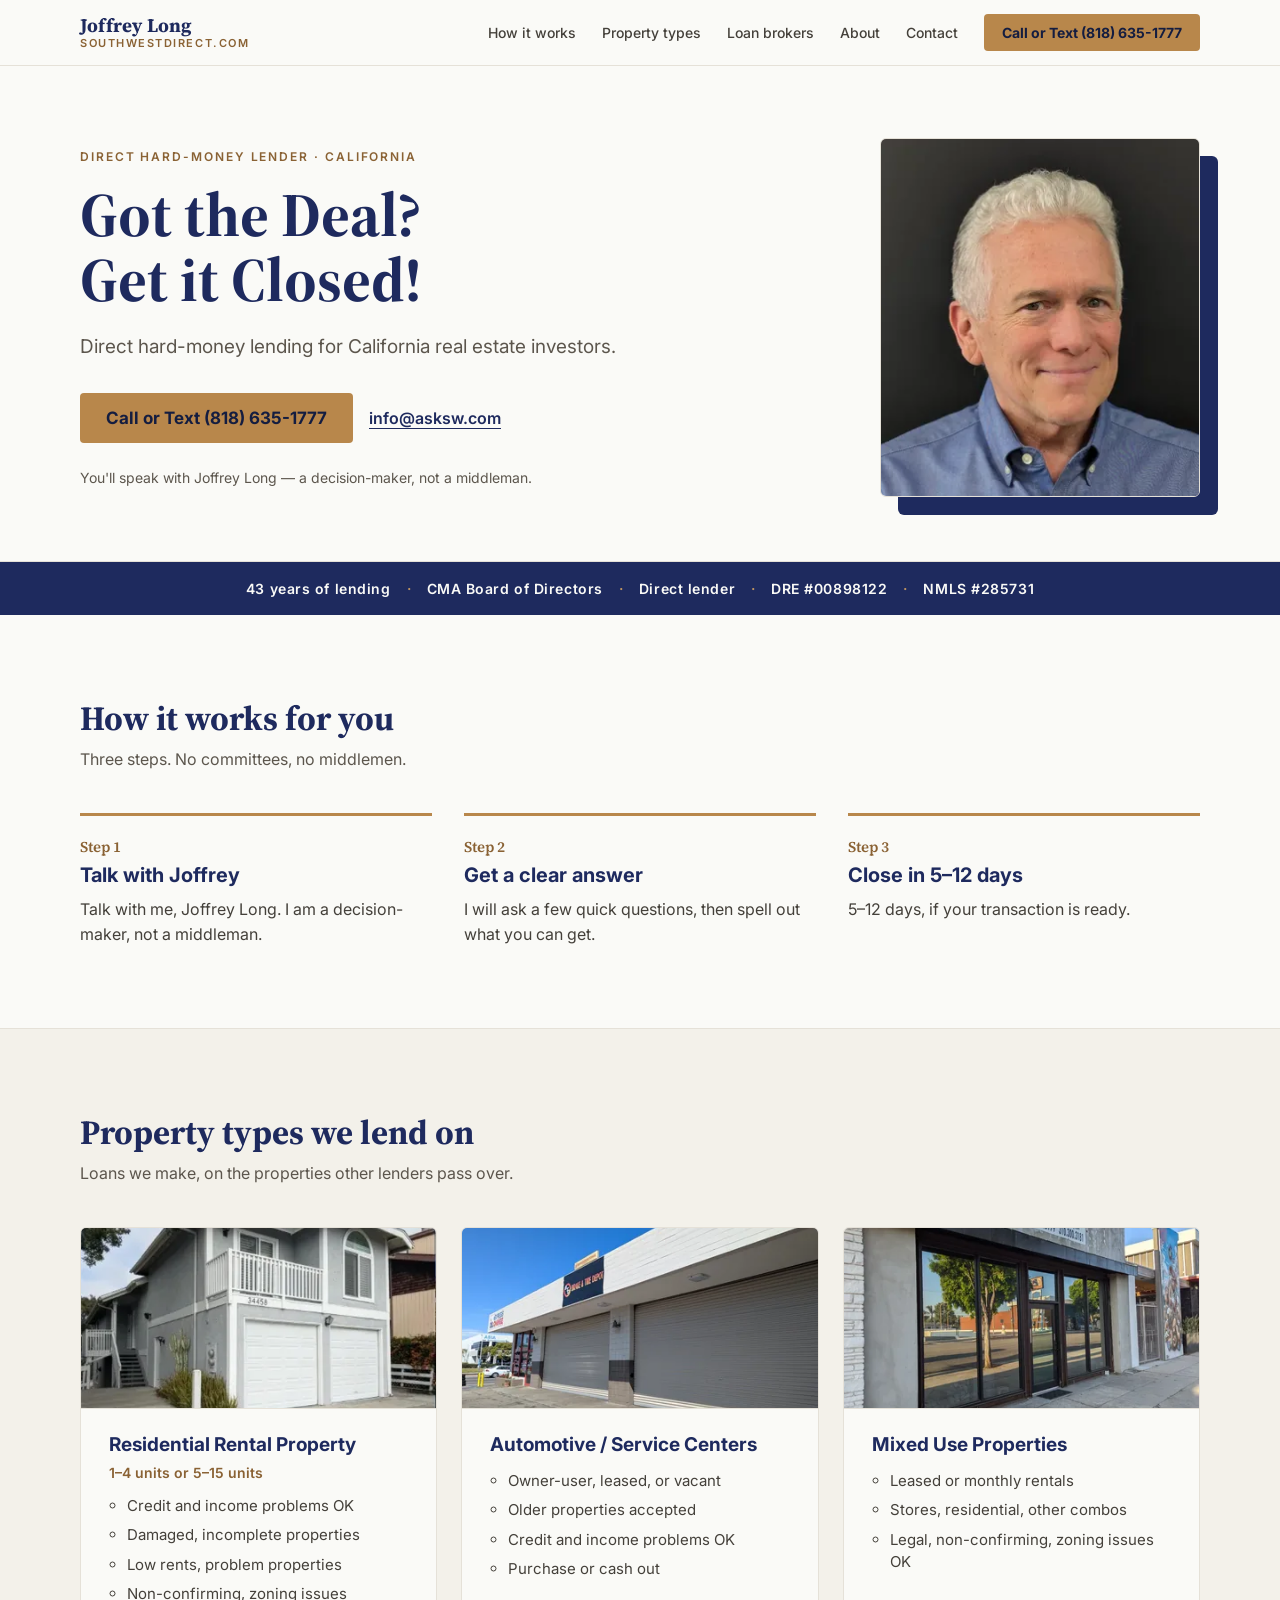
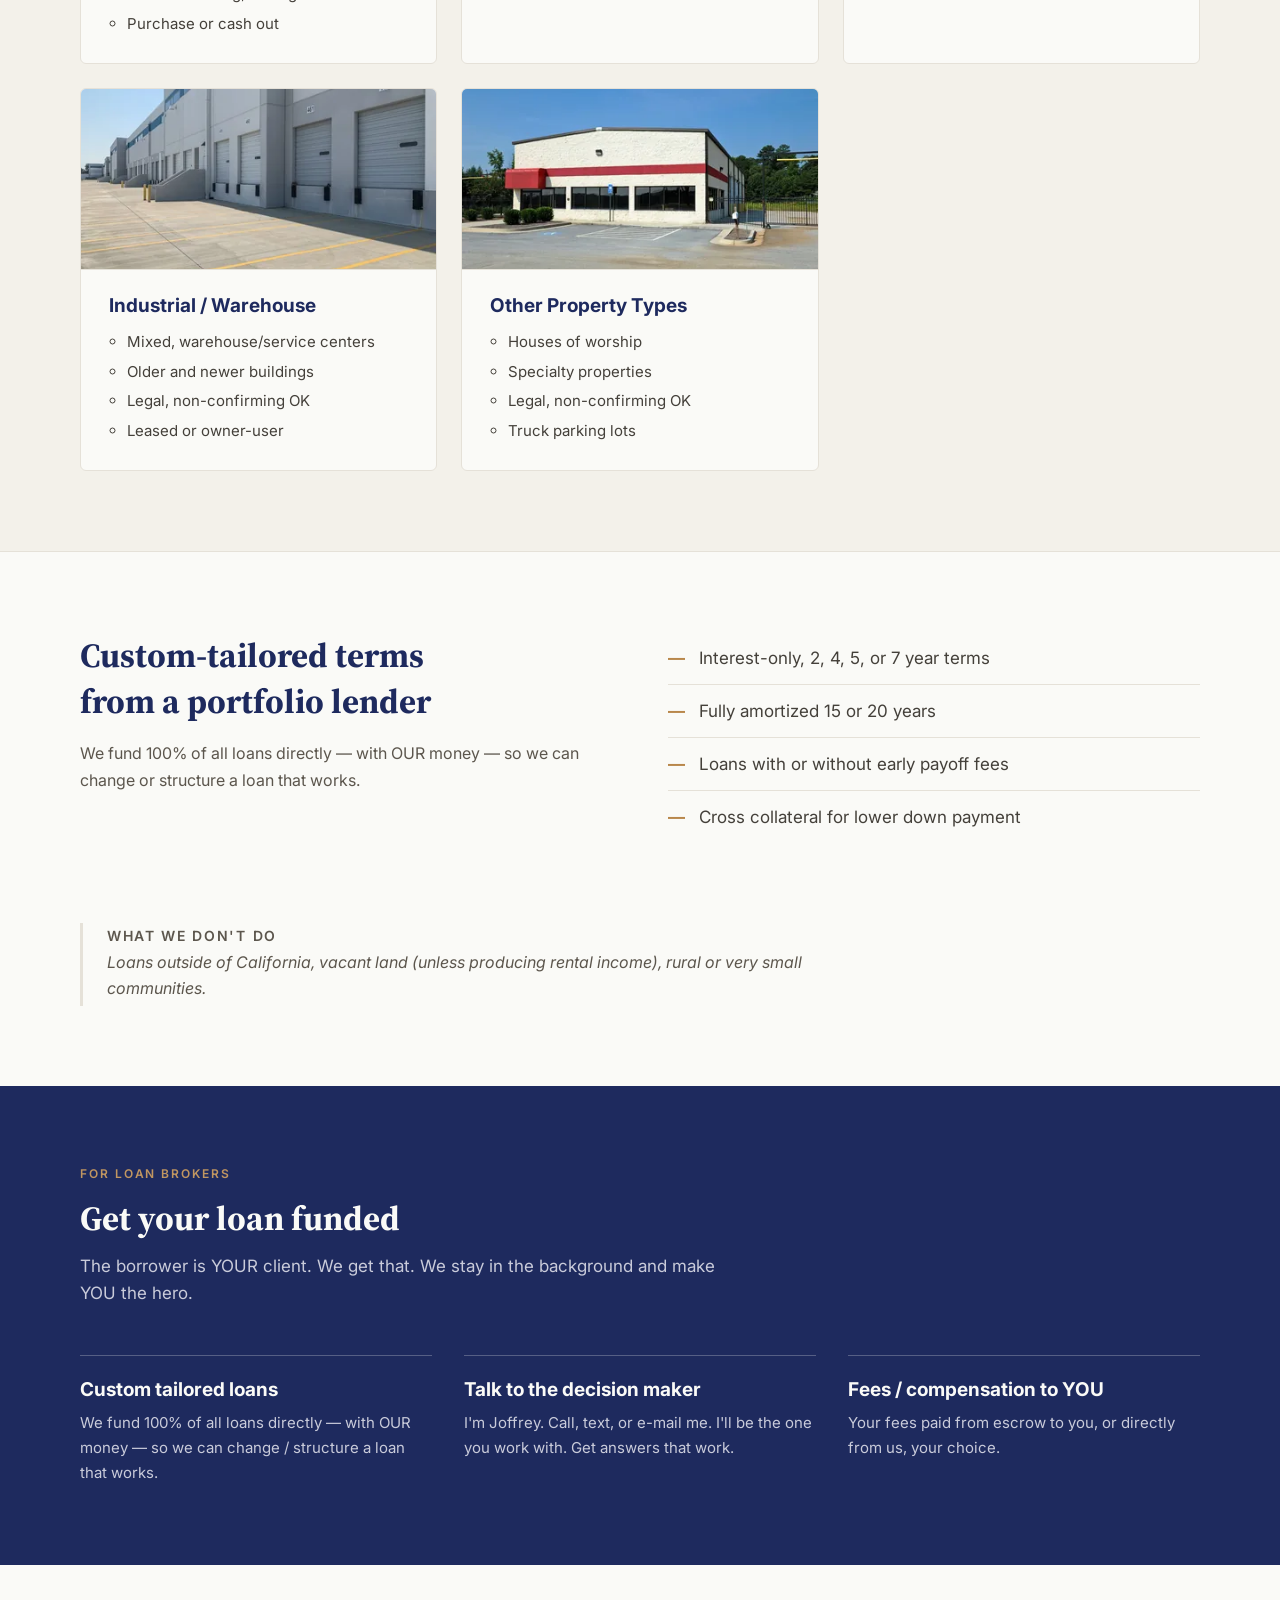
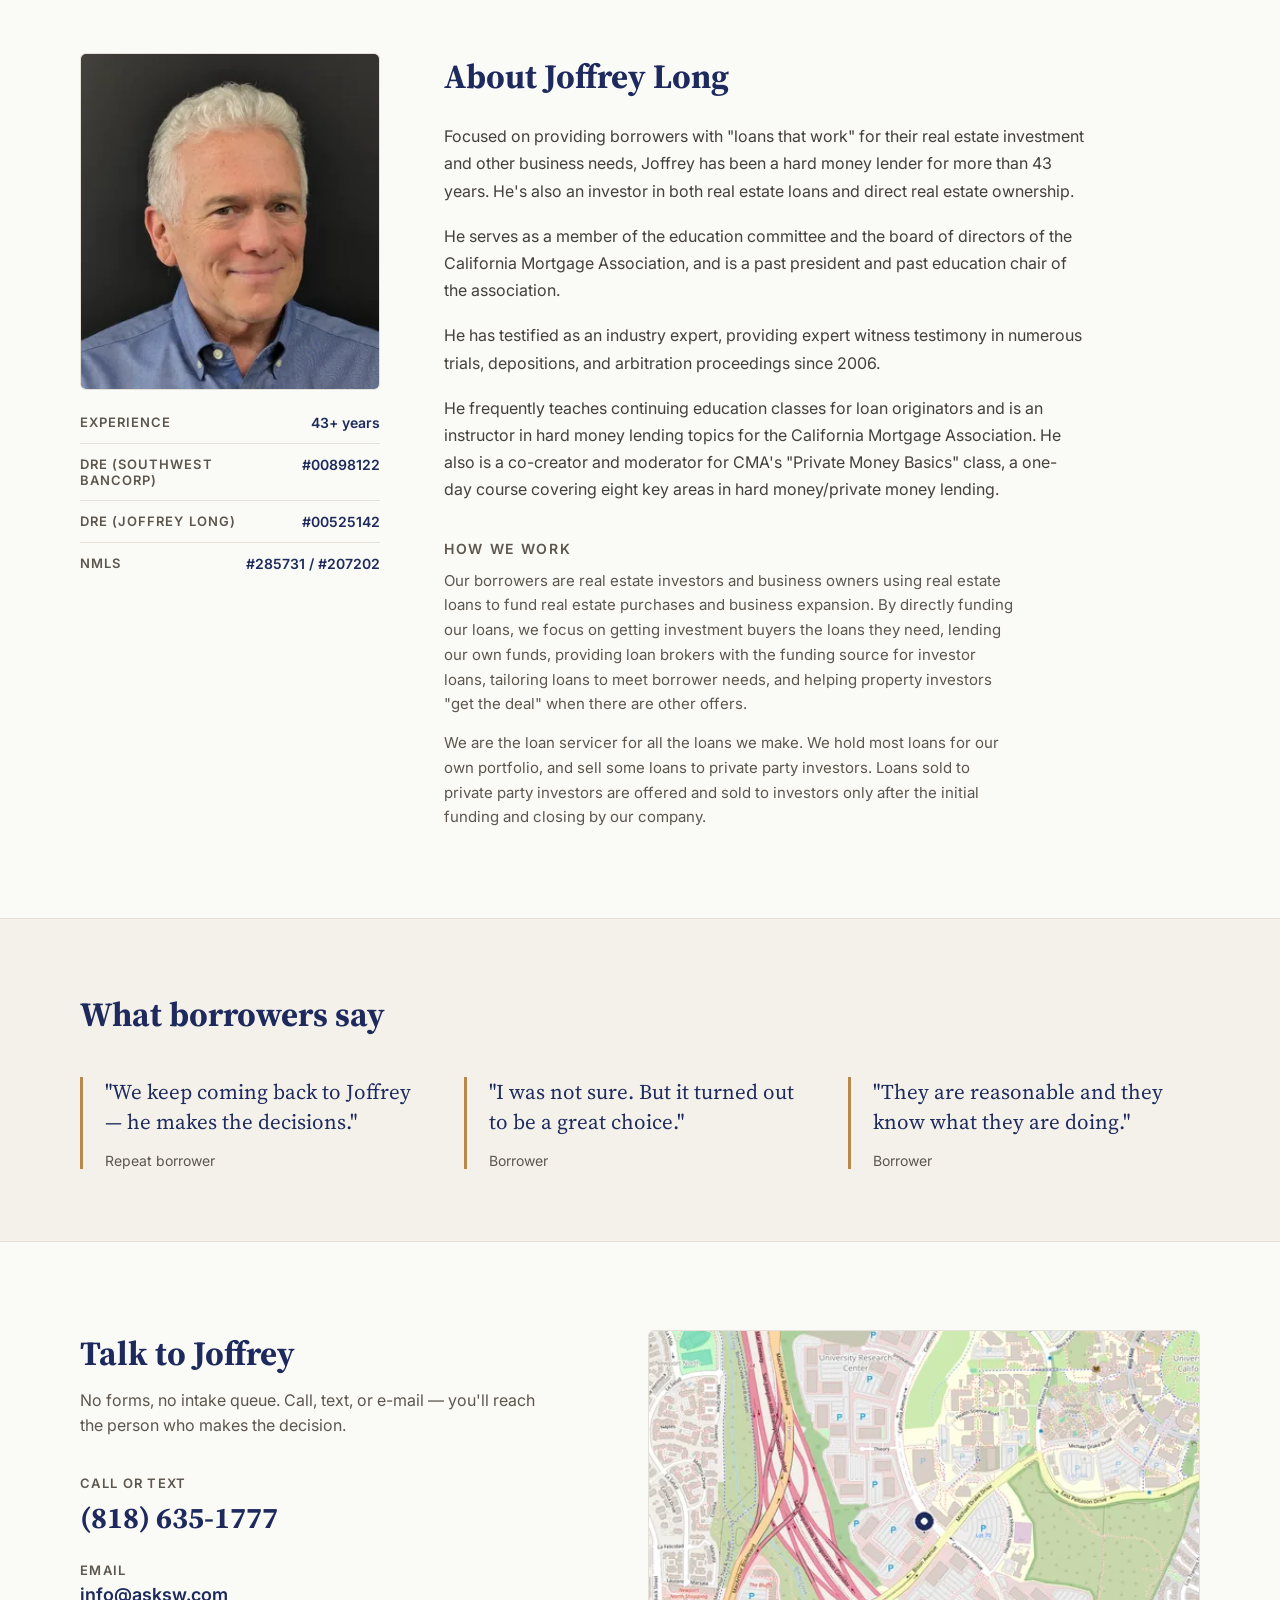
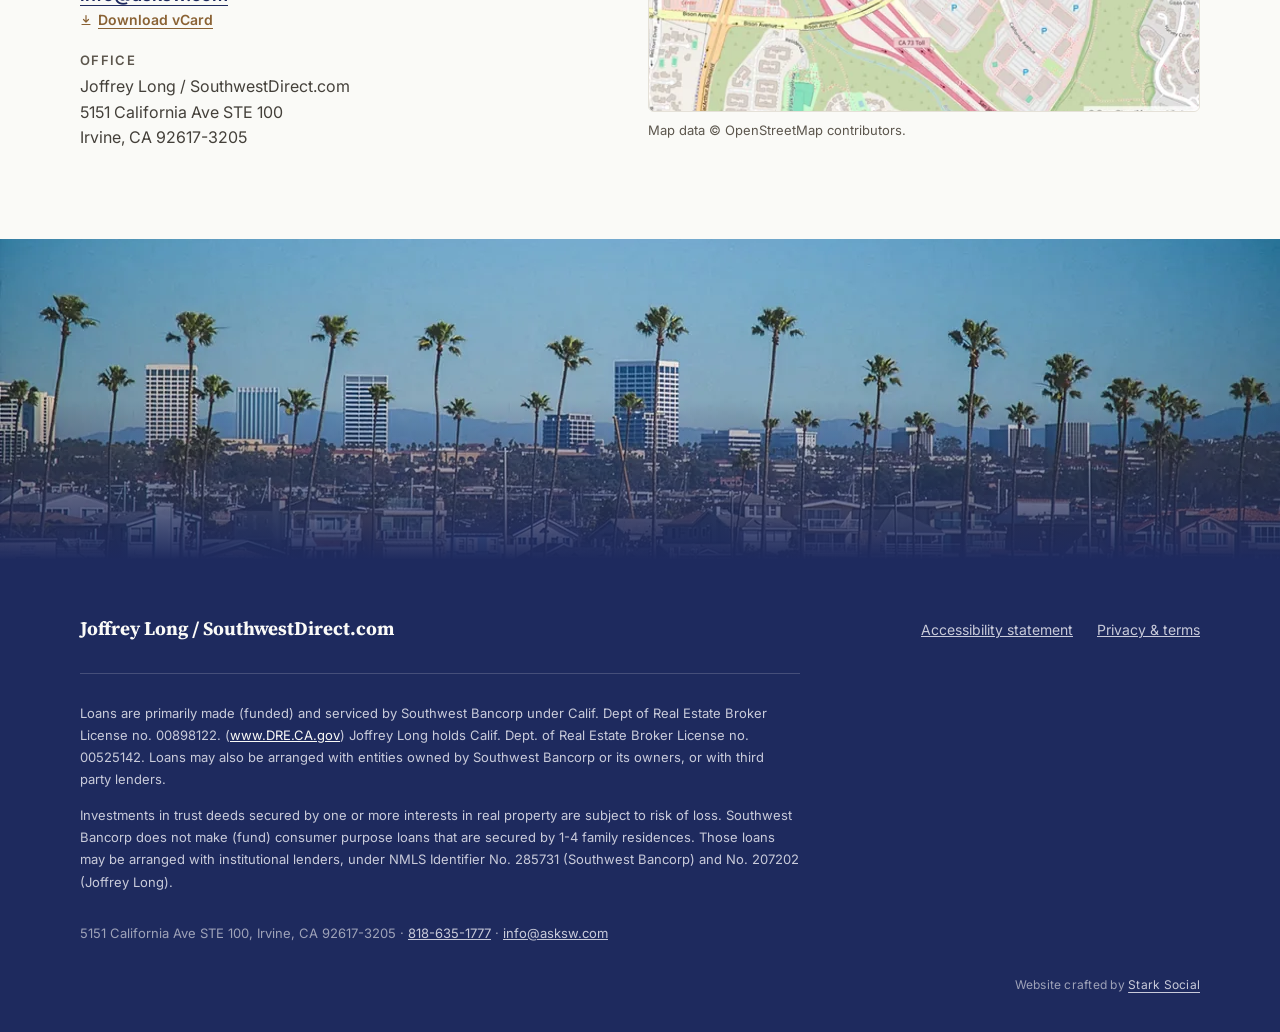
==== commit e3fa26ba: "vCard refinements and repositioning under email Placement * Moved the vCard link out of its own "Sav" ====
--- a/index.html
+++ b/index.html
@@ -463,13 +463,17 @@
         </div>
         <div>
           <dt class="contact-dt">Email</dt>
-          <dd class="contact-dd"><a class="contact-email" href="mailto:info@asksw.com">info@asksw.com</a></dd>
-        </div>
-        <div>
-          <dt class="contact-dt">Save my contact info</dt>
           <dd class="contact-dd">
+            <a class="contact-email" href="mailto:info@asksw.com">info@asksw.com</a>
             <a class="link-vcard" href="assets/joffrey-long.vcf" download="joffrey-long.vcf"
-               aria-label="Download Joffrey Long&#39;s contact info as a vCard file">Download vCard</a>
+               aria-label="Download Joffrey Long&#39;s contact info as a vCard file">
+              <svg width="12" height="12" viewBox="0 0 24 24" fill="none" stroke="currentColor"
+                   stroke-width="2.4" stroke-linecap="round" stroke-linejoin="round"
+                   aria-hidden="true" focusable="false">
+                <path d="M12 3v12M7 11l5 5 5-5M4 21h16"/>
+              </svg>
+              <span>Download vCard</span>
+            </a>
           </dd>
         </div>
         <div>
--- a/assets/css/site.css
+++ b/assets/css/site.css
@@ -26,7 +26,6 @@
      i.e. 1168px outer. This build is border-box, so the token is the outer
      width and the content column comes out at 1120px, matching the design. */
   --wrap:  1168px;
-  --dl-icon: url("data:image/svg+xml,%3Csvg xmlns='http://www.w3.org/2000/svg' viewBox='0 0 24 24' fill='none' stroke='%23000' stroke-width='2.4' stroke-linecap='round' stroke-linejoin='round'%3E%3Cpath d='M12 3v12M7 11l5 5 5-5M4 21h16'/%3E%3C/svg%3E");
   --header-h: 84px;
 }
 
@@ -247,20 +246,20 @@
 .contact-email { font-size: 18px; font-weight: 600; color: var(--navy); text-decoration: underline; text-underline-offset: 4px; }
 .contact-email:hover { color: var(--brown); }
 .contact-address { font-size: 16px; line-height: 1.6; color: var(--ink); }
-/* Deliberately quieter than the phone and e-mail above it: this is a third
-   option, not a call to action. */
+/* Sits directly beneath the e-mail address as a supporting action, so it is a
+   step smaller and quieter than the link above it. width: fit-content keeps the
+   hit area on the text rather than the full column. */
 .link-vcard {
-  display: inline-flex; align-items: center; gap: 7px;
-  font-size: 15px; font-weight: 600; color: var(--brown);
-  text-decoration: underline; text-underline-offset: 4px;
+  display: flex; width: fit-content; align-items: center; gap: 6px;
+  margin-top: 6px;
+  font-size: 14px; font-weight: 600; color: var(--brown);
+  text-decoration: underline; text-underline-offset: 3px;
 }
 .link-vcard:hover { color: var(--navy); }
-.link-vcard::before {
-  content: ""; flex: none; width: 13px; height: 13px;
-  background: currentColor;
-  -webkit-mask: var(--dl-icon) center / contain no-repeat;
-  mask: var(--dl-icon) center / contain no-repeat;
-}
+.link-vcard svg { flex: none; display: block; }
+/* only the label is underlined, so the icon does not sit on the rule */
+.link-vcard { text-decoration: none; }
+.link-vcard span { text-decoration: underline; text-underline-offset: 3px; }
 .contact-map { flex: 1 1 420px; min-width: min(300px, 100%); }
 .map-note { margin: 10px 0 0; font-size: 13px; color: var(--ink-soft); }
 
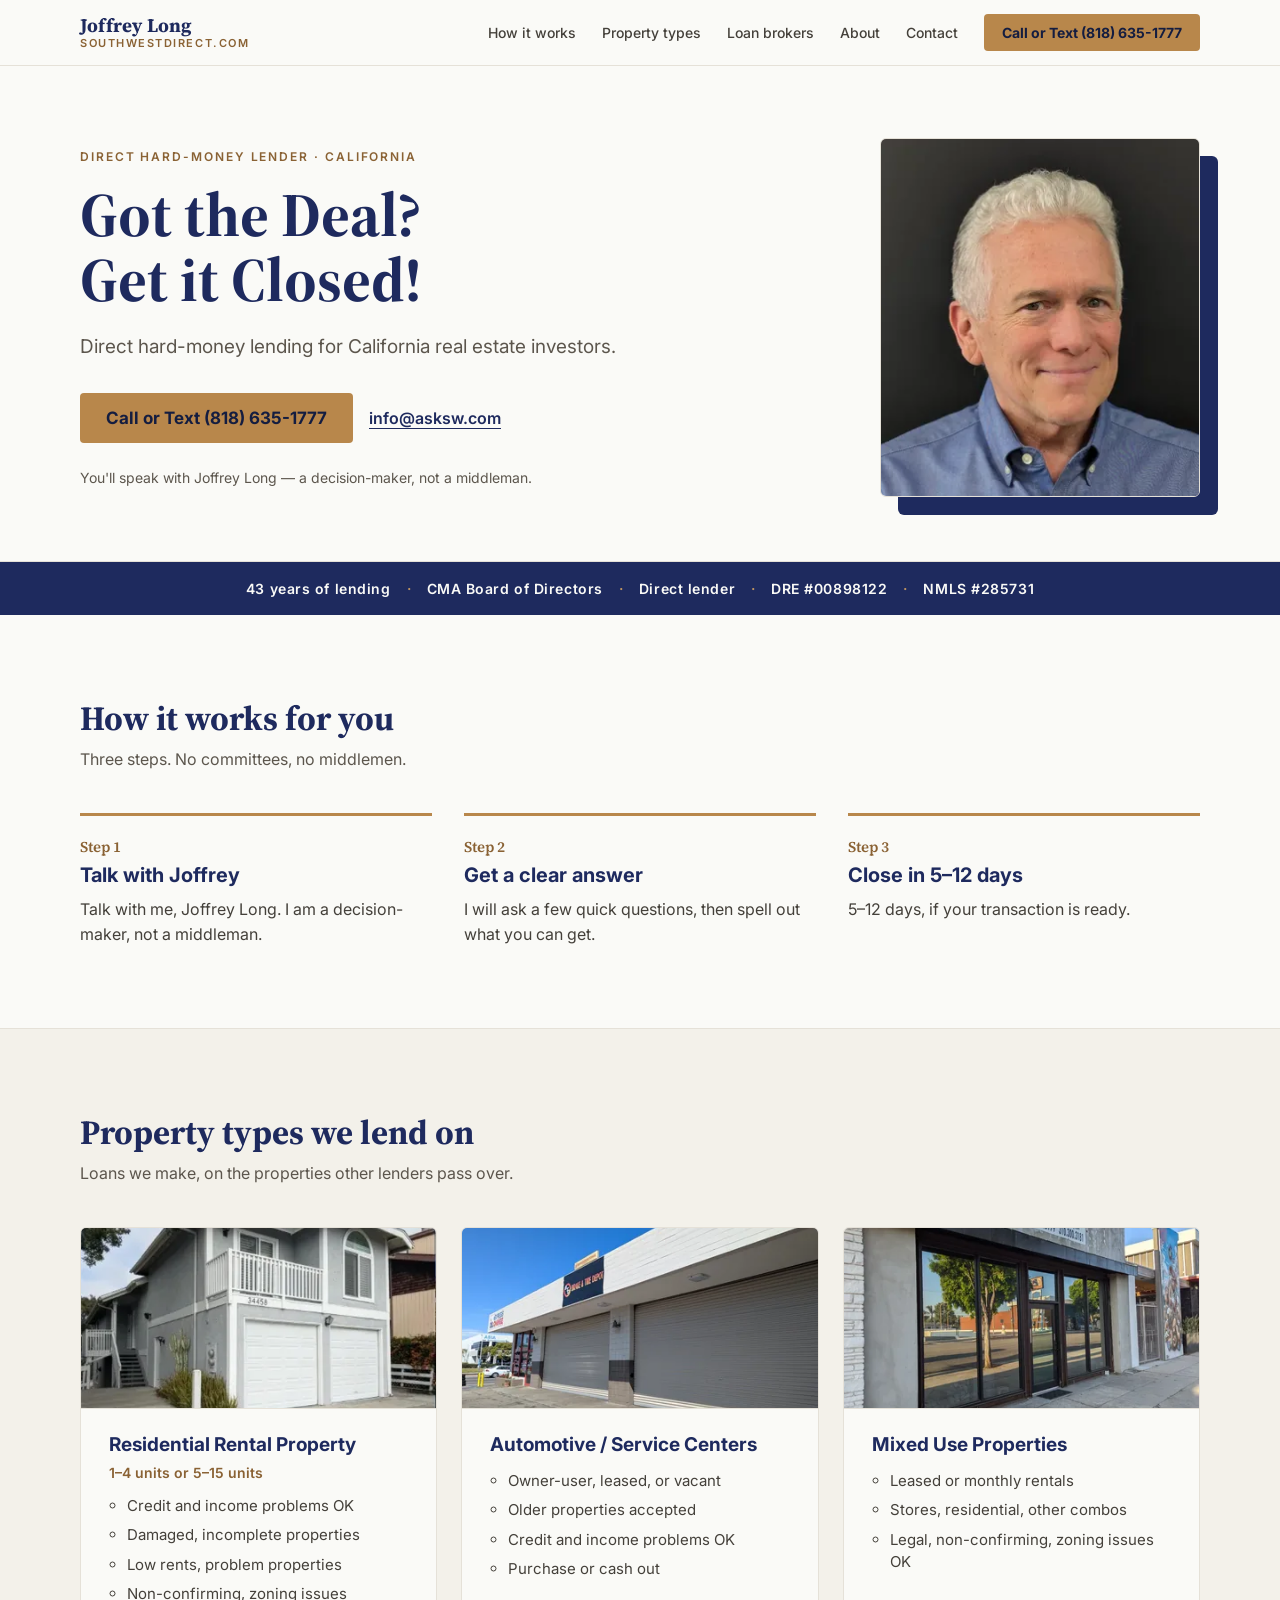
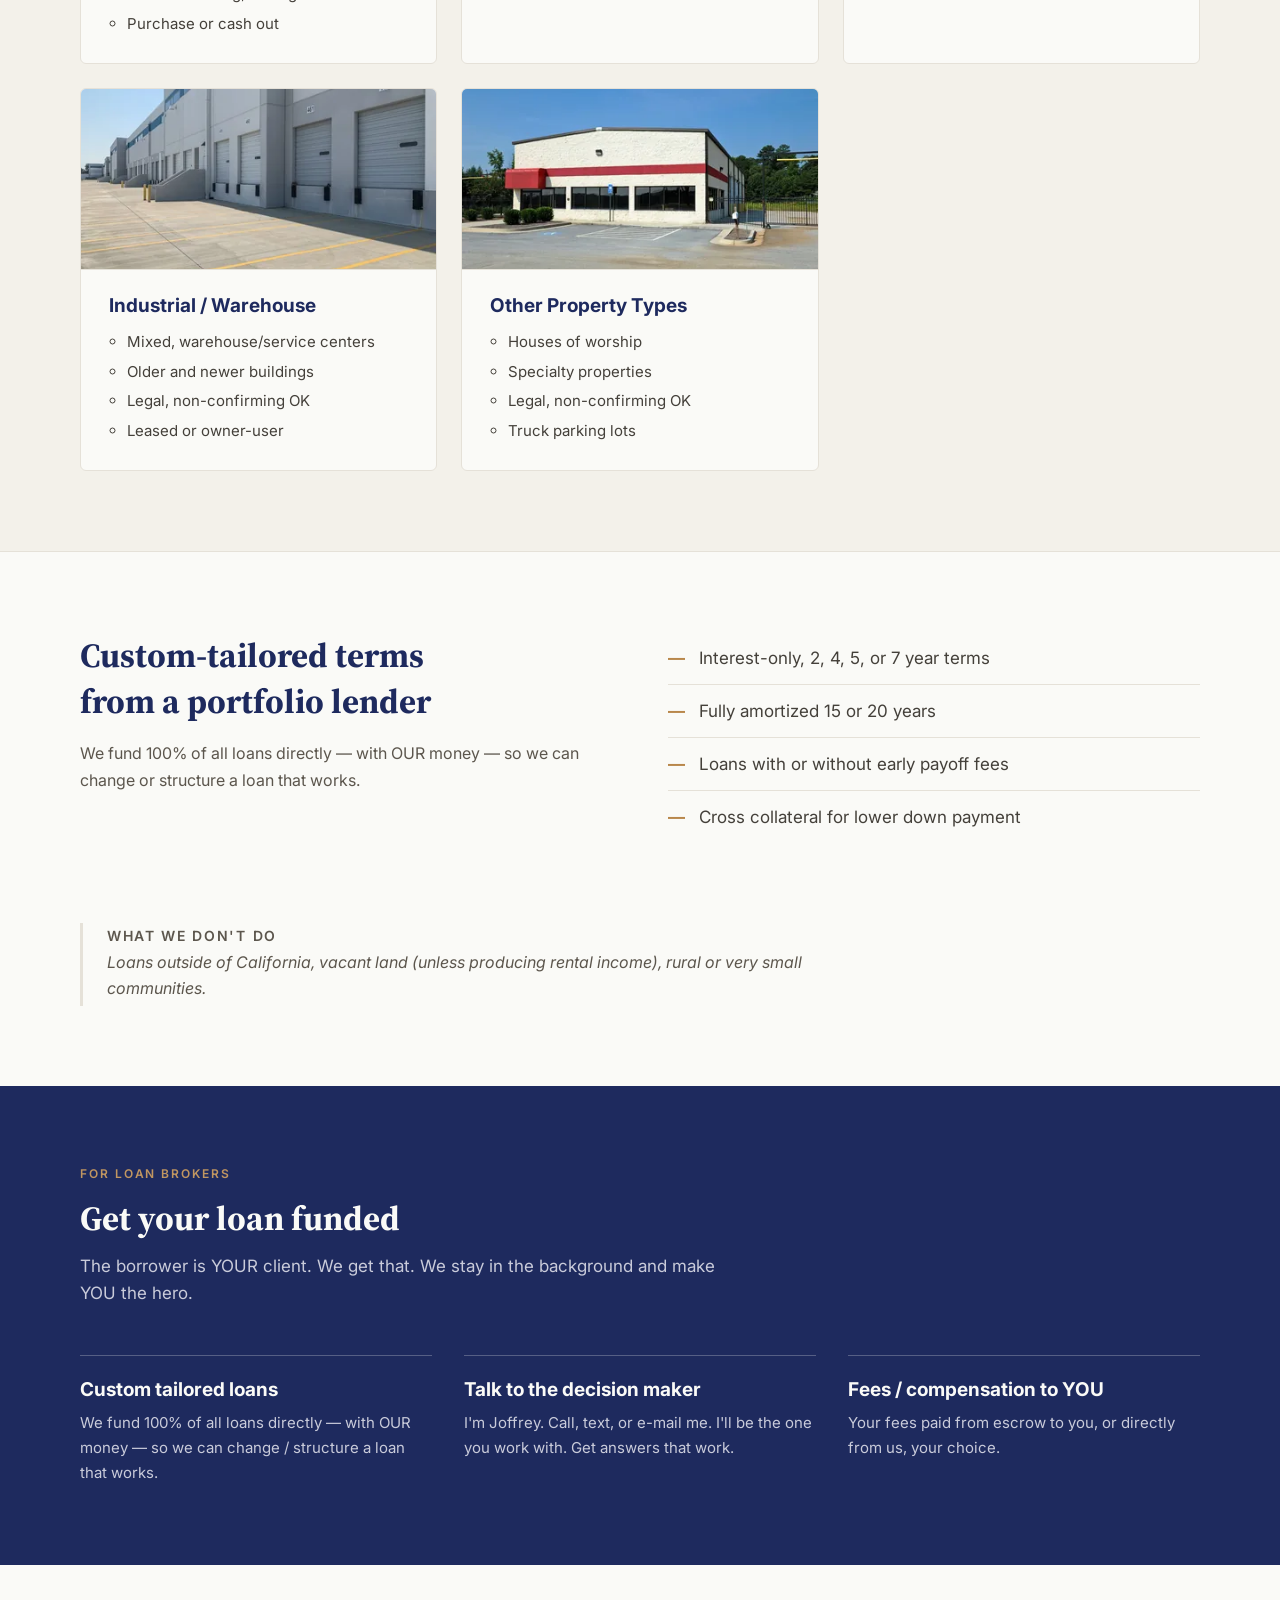
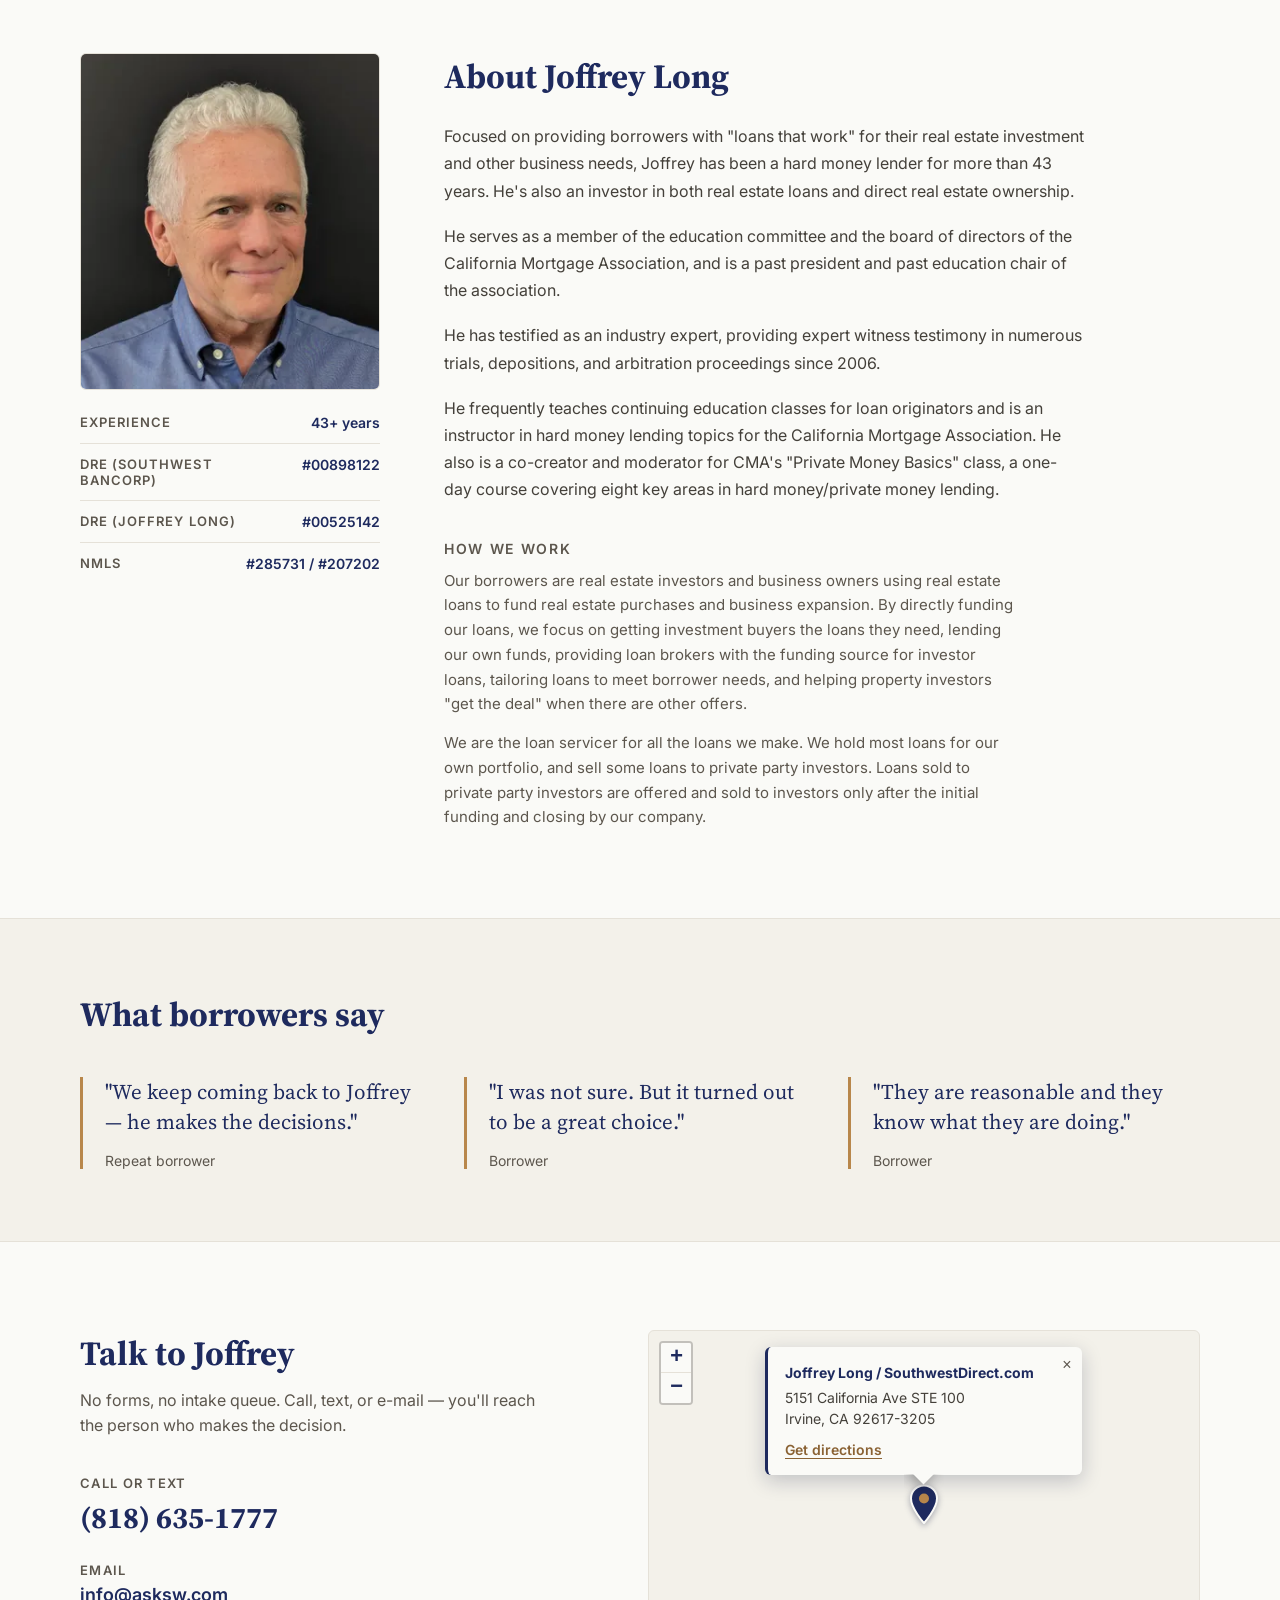
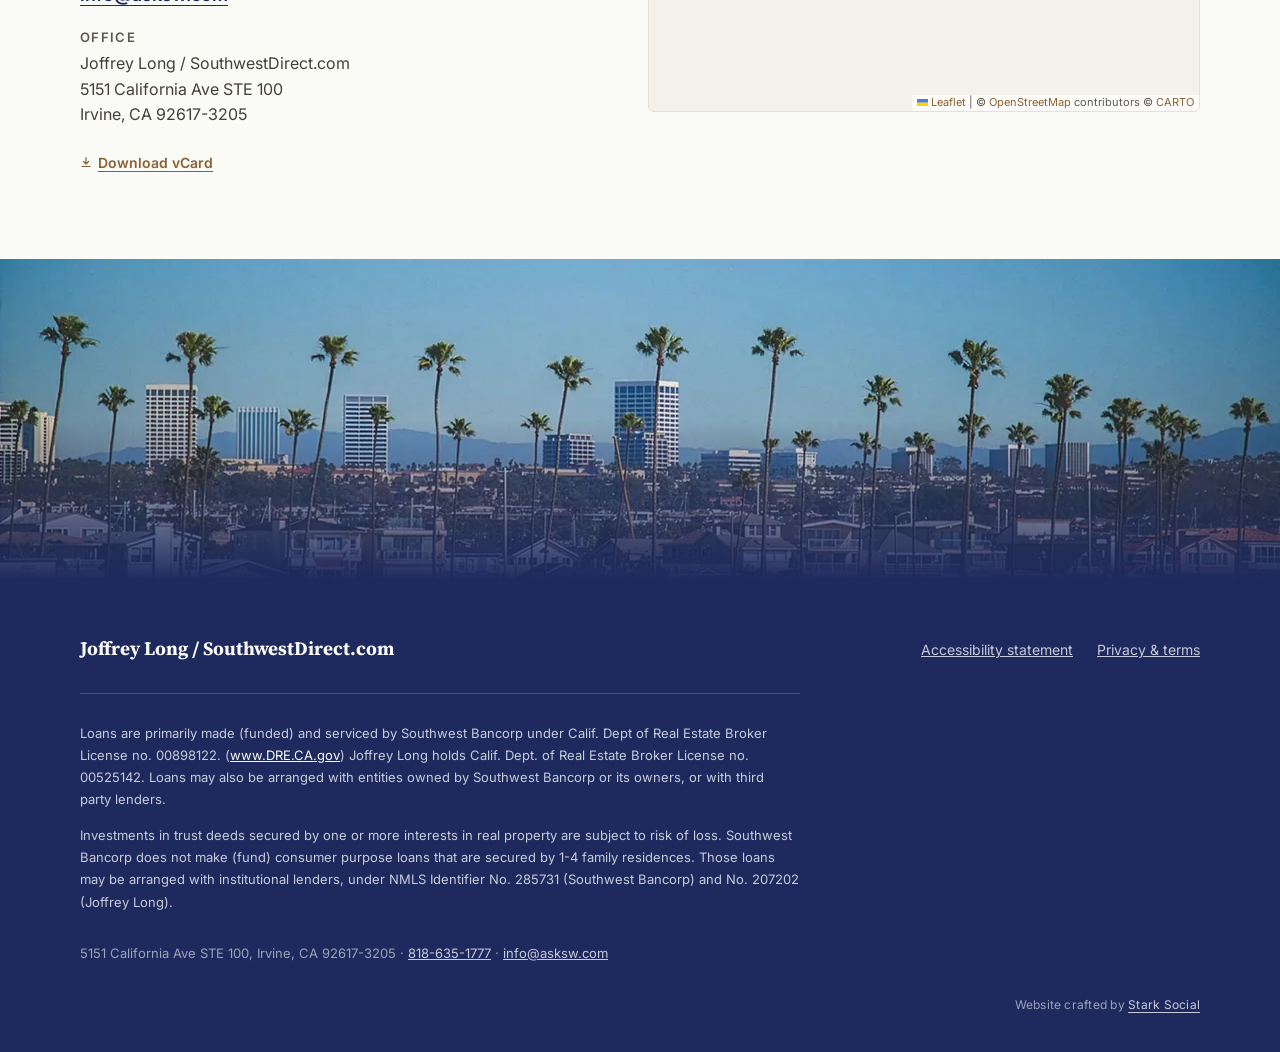
==== commit ae1be6f3: "Interactive map on styled OSM tiles; move vCard below Office block Map * Replaced the static PNG wit" ====
--- a/index.html
+++ b/index.html
@@ -39,6 +39,7 @@
 <link rel="preconnect" href="https://fonts.googleapis.com">
 <link rel="preconnect" href="https://fonts.gstatic.com" crossorigin>
 <link href="https://fonts.googleapis.com/css2?family=Source+Serif+4:opsz,wght@8..60,400;8..60,600;8..60,700&family=Inter:wght@400;500;600;700&display=swap" rel="stylesheet">
+<link rel="stylesheet" href="assets/vendor/leaflet/leaflet.css">
 <link rel="stylesheet" href="assets/css/site.css">
 <link rel="preload" as="image" href="images/joffrey-long-640.jpg"
       imagesrcset="images/joffrey-long-320.jpg 320w, images/joffrey-long-640.jpg 640w, images/joffrey-long-748.jpg 748w"
@@ -463,18 +464,7 @@
         </div>
         <div>
           <dt class="contact-dt">Email</dt>
-          <dd class="contact-dd">
-            <a class="contact-email" href="mailto:info@asksw.com">info@asksw.com</a>
-            <a class="link-vcard" href="assets/joffrey-long.vcf" download="joffrey-long.vcf"
-               aria-label="Download Joffrey Long&#39;s contact info as a vCard file">
-              <svg width="12" height="12" viewBox="0 0 24 24" fill="none" stroke="currentColor"
-                   stroke-width="2.4" stroke-linecap="round" stroke-linejoin="round"
-                   aria-hidden="true" focusable="false">
-                <path d="M12 3v12M7 11l5 5 5-5M4 21h16"/>
-              </svg>
-              <span>Download vCard</span>
-            </a>
-          </dd>
+          <dd class="contact-dd"><a class="contact-email" href="mailto:info@asksw.com">info@asksw.com</a></dd>
         </div>
         <div>
           <dt class="contact-dt">Office</dt>
@@ -485,8 +475,18 @@
           </dd>
         </div>
       </dl>
+      <a class="link-vcard" href="assets/joffrey-long.vcf" download="joffrey-long.vcf"
+         aria-label="Download Joffrey Long&#39;s contact info as a vCard file">
+        <svg width="12" height="12" viewBox="0 0 24 24" fill="none" stroke="currentColor"
+             stroke-width="2.4" stroke-linecap="round" stroke-linejoin="round"
+             aria-hidden="true" focusable="false">
+          <path d="M12 3v12M7 11l5 5 5-5M4 21h16"/>
+        </svg>
+        <span>Download vCard</span>
+      </a>
     </div>
     <div class="contact-map">
+      <div id="office-map" class="map-canvas" data-lat="33.64074" data-lon="-117.85386" data-zoom="16">
       <a class="map-link" href="https://www.openstreetmap.org/?mlat=33.64074&amp;mlon=-117.85386#map=17/33.64074/-117.85386"
          target="_blank" rel="noopener" title="Open this location in OpenStreetMap">
         <picture>
@@ -499,6 +499,7 @@
         </picture>
         <span class="visually-hidden"> (opens OpenStreetMap in a new tab)</span>
       </a>
+      </div>
       <p class="map-note">Map data &copy; OpenStreetMap contributors.</p>
     </div>
   </section>
@@ -549,6 +550,7 @@
           stroke-width="2.2" stroke-linecap="round" stroke-linejoin="round"/>
   </svg>
 </button>
+<script src="assets/vendor/leaflet/leaflet.js" defer></script>
 <script src="assets/js/site.js" defer></script>
 </body>
 </html>
--- a/assets/css/site.css
+++ b/assets/css/site.css
@@ -246,12 +246,12 @@
 .contact-email { font-size: 18px; font-weight: 600; color: var(--navy); text-decoration: underline; text-underline-offset: 4px; }
 .contact-email:hover { color: var(--brown); }
 .contact-address { font-size: 16px; line-height: 1.6; color: var(--ink); }
-/* Sits directly beneath the e-mail address as a supporting action, so it is a
-   step smaller and quieter than the link above it. width: fit-content keeps the
-   hit area on the text rather than the full column. */
+/* Sits below the whole contact stack as a "save all of this" action, so it gets
+   clear separation. width: fit-content keeps the hit area on the text rather
+   than the full column. */
 .link-vcard {
   display: flex; width: fit-content; align-items: center; gap: 6px;
-  margin-top: 6px;
+  margin-top: 26px;
   font-size: 14px; font-weight: 600; color: var(--brown);
   text-decoration: underline; text-underline-offset: 3px;
 }
@@ -617,3 +617,44 @@
   .back-to-top, .icon-phone, .nav-toggle { forced-color-adjust: none; }
   .card, .map-img, .drawer { border: 1px solid CanvasText; }
 }
+
+/* --- Interactive map ----------------------------------------------------- */
+/* Same footprint as the static fallback it replaces, so the Contact layout
+   does not shift when Leaflet takes over. */
+.map-canvas { width: 100%; height: 382px; border: 1px solid var(--line); border-radius: 6px; }
+.leaflet-container { border-radius: 6px; font: inherit; background: var(--cream-tint); }
+.map-pin { background: none; border: 0; }
+.map-pin svg { display: block; filter: drop-shadow(0 2px 3px rgba(20, 29, 64, 0.35)); }
+
+/* Leaflet's own controls, brought onto the site palette. */
+.leaflet-bar a, .leaflet-bar a:hover {
+  background: var(--cream); color: var(--navy); border-bottom-color: var(--line);
+}
+.leaflet-bar a:hover { background: var(--cream-tint); }
+.leaflet-bar a:focus-visible { outline: 3px solid var(--navy); outline-offset: 2px; }
+.leaflet-container a.leaflet-popup-close-button:focus-visible { outline: 3px solid var(--navy); outline-offset: 2px; }
+.leaflet-control-attribution {
+  background: rgba(250, 250, 247, 0.9); color: var(--ink-soft); font-size: 11px;
+}
+.leaflet-control-attribution a { color: var(--brown); }
+
+/* Popup */
+.map-popup .leaflet-popup-content-wrapper {
+  background: var(--cream); color: var(--navy);
+  border-left: 3px solid var(--navy); border-radius: 6px;
+  box-shadow: 0 6px 20px rgba(20, 29, 64, 0.22);
+}
+.map-popup .leaflet-popup-tip { background: var(--cream); }
+.map-popup .leaflet-popup-content { margin: 14px 16px; font-size: 14px; line-height: 1.5; }
+.map-popup .leaflet-popup-content strong { display: block; color: var(--navy); font-size: 14px; }
+.map-popup .leaflet-popup-content span { display: block; margin-top: 4px; color: var(--ink); }
+.map-popup .map-directions {
+  display: inline-block; margin-top: 10px;
+  color: var(--brown); font-weight: 600;
+  text-decoration: underline; text-underline-offset: 3px;
+}
+.map-popup .map-directions:hover { color: var(--navy); }
+.map-popup a.leaflet-popup-close-button { color: var(--ink-soft); padding: 6px 6px 0 0; }
+.map-popup a.leaflet-popup-close-button:hover { color: var(--navy); background: none; }
+
+@media print { .map-canvas { display: none !important; } }
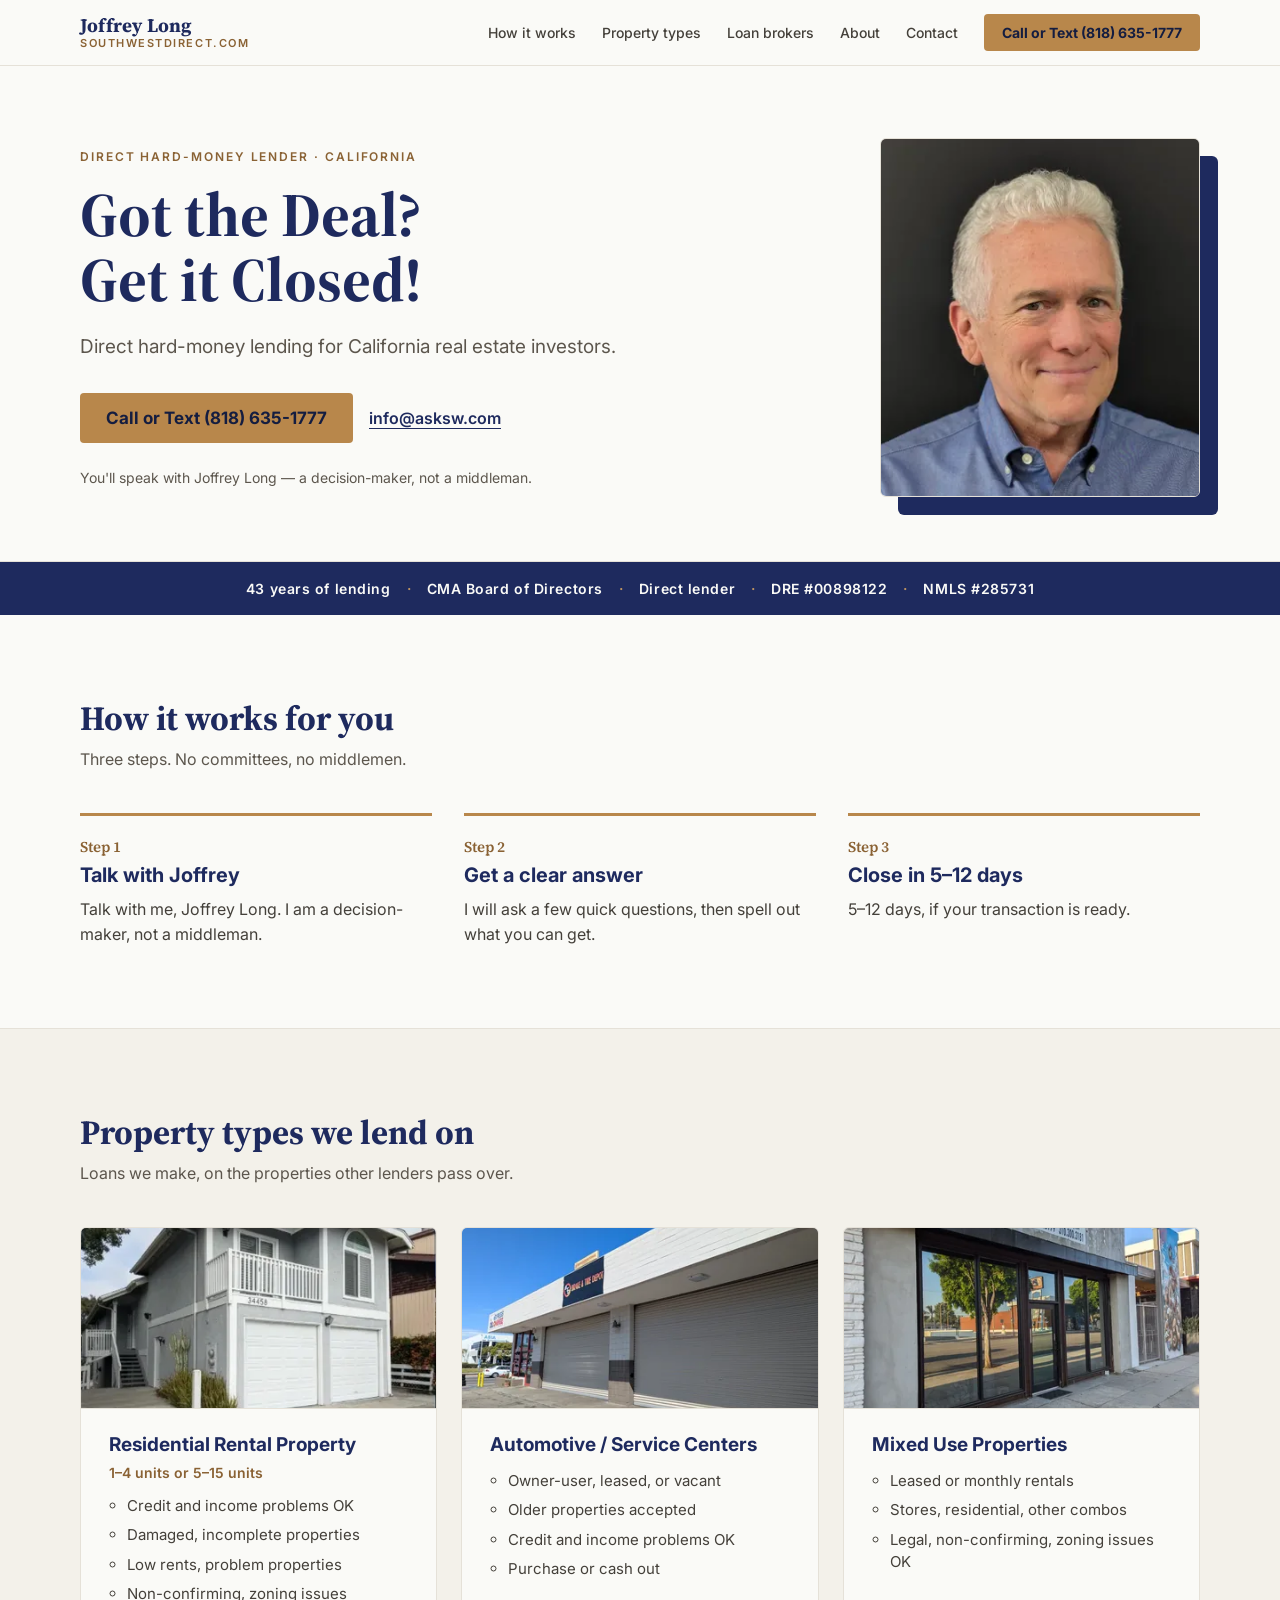
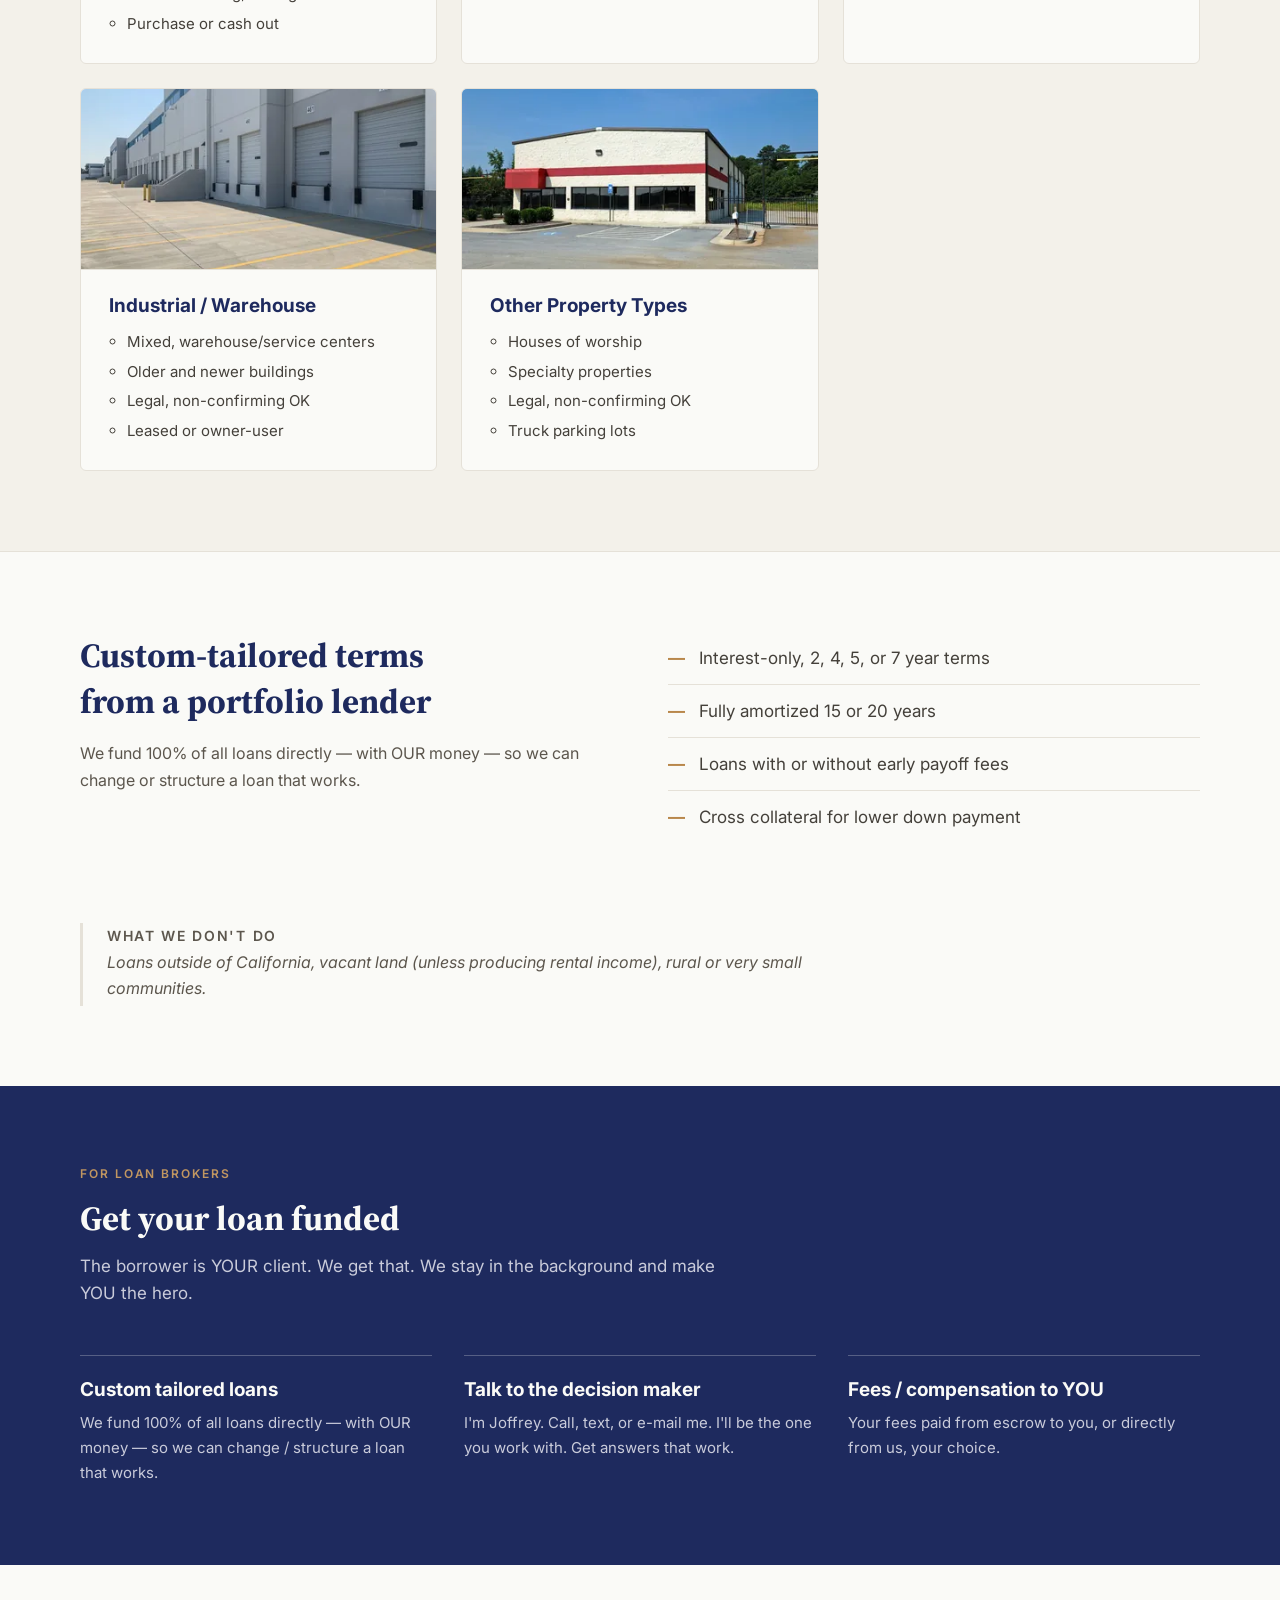
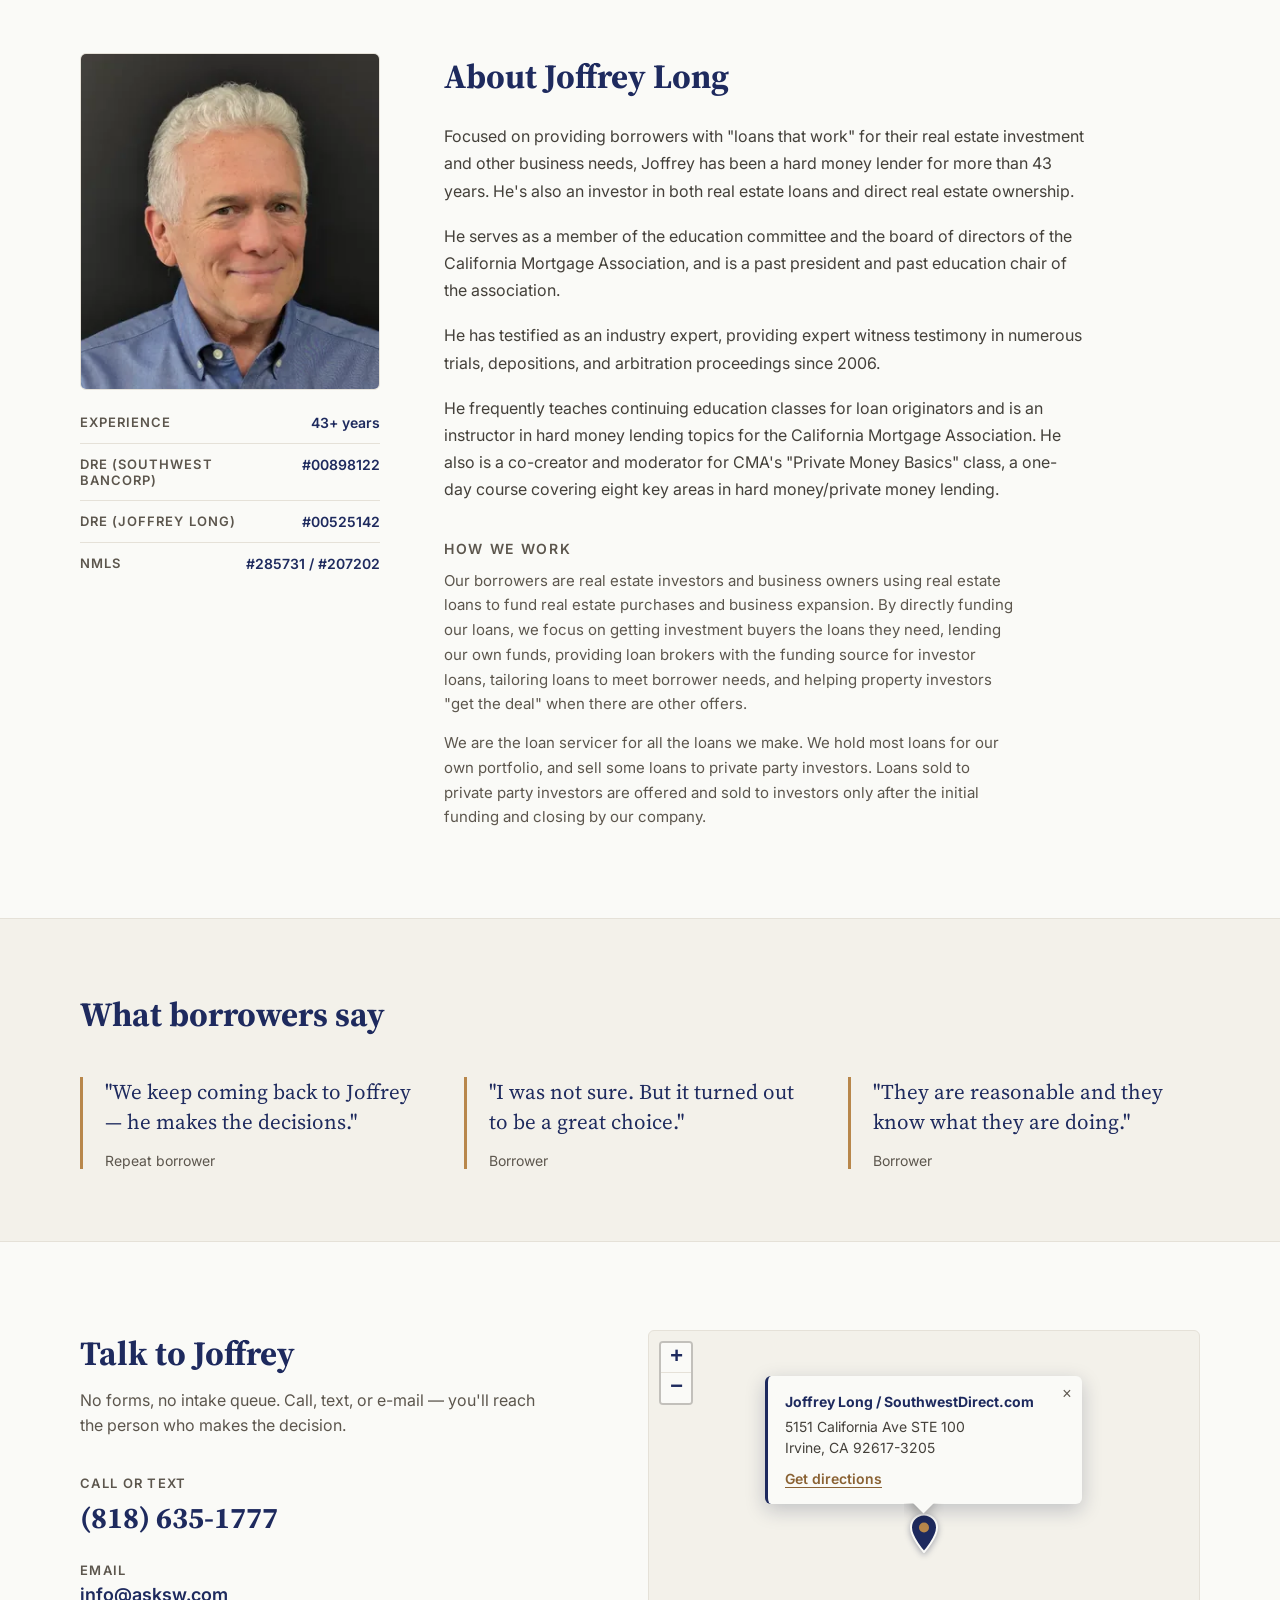
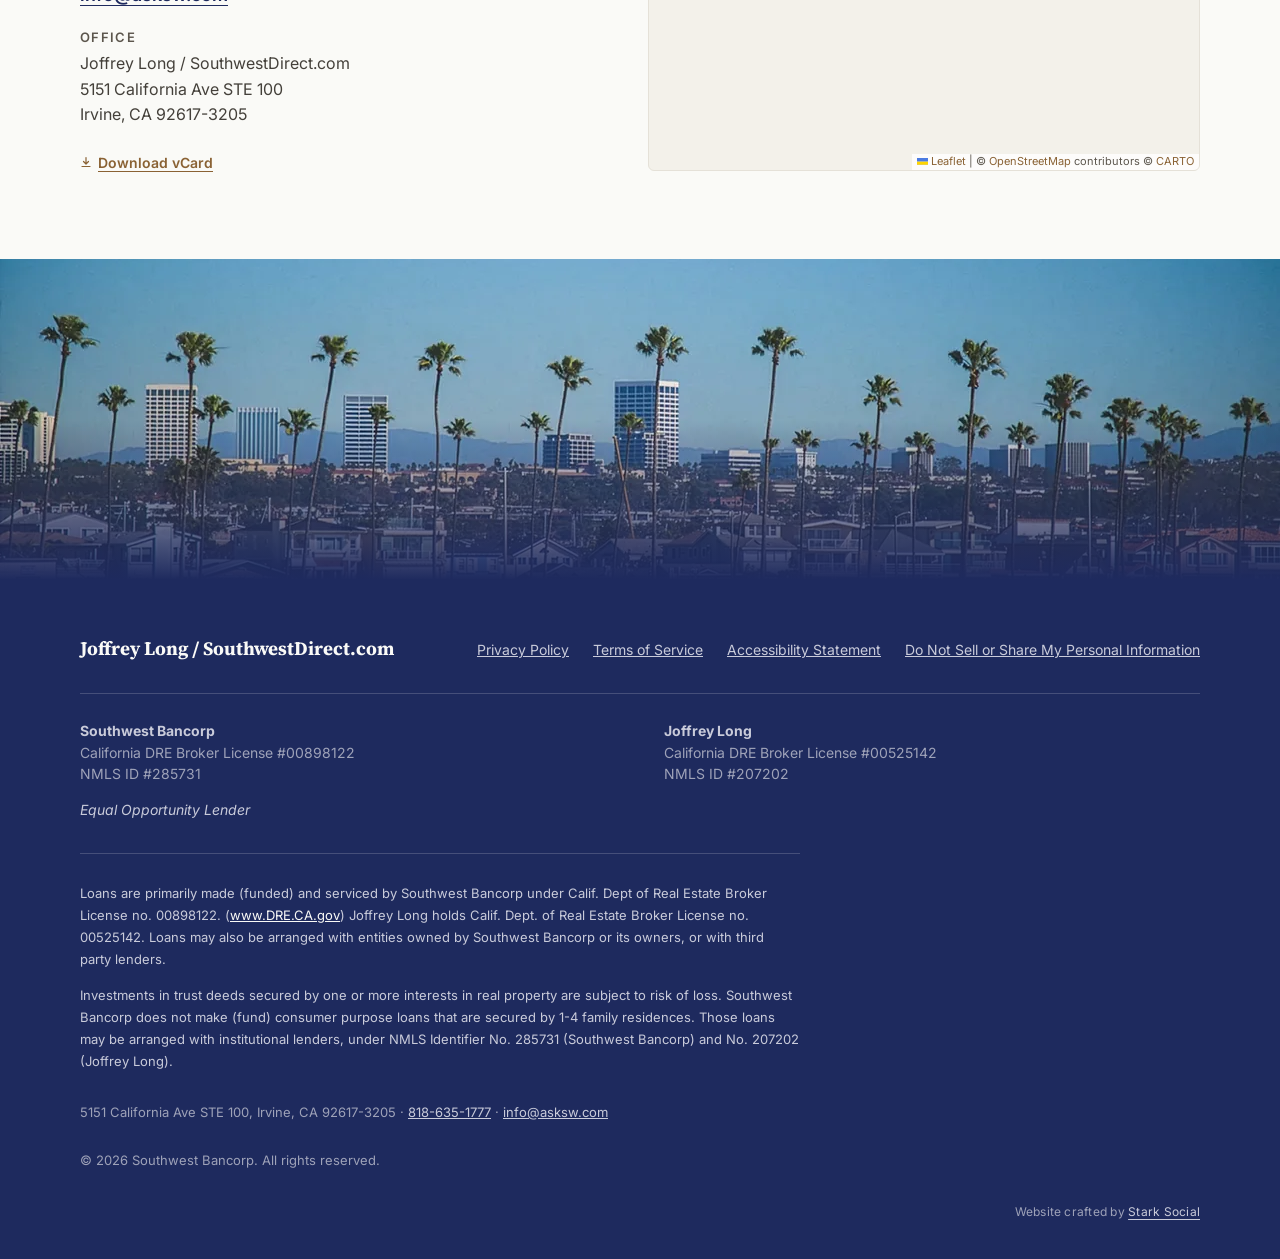
==== commit 1abc6945: "Contact map fills row; footer licensing, legal links, CCPA and GPC Map height * Above 904px the map " ====
--- a/index.html
+++ b/index.html
@@ -528,15 +528,33 @@
     <div class="footer-top">
       <p class="footer-brand">Joffrey Long / SouthwestDirect.com</p>
       <nav class="footer-legal-nav" aria-label="Legal">
-        <a href="accessibility-statement.html">Accessibility statement</a>
-        <a href="privacy-terms.html">Privacy &amp; terms</a>
+        <a href="privacy-terms.html">Privacy Policy</a>
+        <a href="privacy-terms.html#terms">Terms of Service</a>
+        <a href="accessibility-statement.html">Accessibility Statement</a>
+        <a href="privacy-terms.html#do-not-sell">Do Not Sell or Share My Personal Information</a>
       </nav>
     </div>
+
+    <div class="footer-licensing">
+      <div class="footer-lic">
+        <p class="footer-lic-name">Southwest Bancorp</p>
+        <p>California DRE Broker License #00898122</p>
+        <p>NMLS ID #285731</p>
+      </div>
+      <div class="footer-lic">
+        <p class="footer-lic-name">Joffrey Long</p>
+        <p>California DRE Broker License #00525142</p>
+        <p>NMLS ID #207202</p>
+      </div>
+      <p class="footer-eol">Equal Opportunity Lender</p>
+    </div>
+
     <div class="footer-disclosures">
       <p>Loans are primarily made (funded) and serviced by Southwest Bancorp under Calif. Dept of Real Estate Broker License no. 00898122. (<a href="https://www.dre.ca.gov" title="California Department of Real Estate — licence lookup">www.DRE.CA.gov</a>) Joffrey Long holds Calif. Dept. of Real Estate Broker License no. 00525142. Loans may also be arranged with entities owned by Southwest Bancorp or its owners, or with third party lenders.</p>
       <p>Investments in trust deeds secured by one or more interests in real property are subject to risk of loss. Southwest Bancorp does not make (fund) consumer purpose loans that are secured by 1-4 family residences. Those loans may be arranged with institutional lenders, under NMLS Identifier No. 285731 (Southwest Bancorp) and No. 207202 (Joffrey Long).</p>
     </div>
     <p class="footer-meta">5151 California Ave STE 100, Irvine, CA 92617-3205 &middot; <a href="tel:+18186351777">818-635-1777</a> &middot; <a href="mailto:info@asksw.com">info@asksw.com</a></p>
+    <p class="footer-copyright">&copy; 2026 Southwest Bancorp. All rights reserved.</p>
     <p class="footer-credit">Website crafted by
       <a href="https://starksocial.com" target="_blank" rel="noopener noreferrer"
          title="Stark Social Media Agency (Santa Clarita/Los Angeles)">Stark Social</a>
--- a/assets/css/site.css
+++ b/assets/css/site.css
@@ -622,6 +622,15 @@
 /* Same footprint as the static fallback it replaces, so the Contact layout
    does not shift when Leaflet takes over. */
 .map-canvas { width: 100%; height: 382px; border: 1px solid var(--line); border-radius: 6px; }
+/* Once the two contact columns sit side by side, let the map fill the row so it
+   balances the stacked details beside it. Flex wraps on flex-basis, not
+   min-width, so the columns pair up at 380 + 420 + 56 gap + 48 gutters = 904px.
+   Below that they stack and the map keeps its own proportional height rather
+   than stretching to match a tall column. */
+@media (min-width: 904px) {
+  .contact-map { display: flex; flex-direction: column; }
+  .map-canvas { flex: 1 1 auto; height: auto; min-height: 382px; }
+}
 .leaflet-container { border-radius: 6px; font: inherit; background: var(--cream-tint); }
 .map-pin { background: none; border: 0; }
 .map-pin svg { display: block; filter: drop-shadow(0 2px 3px rgba(20, 29, 64, 0.35)); }
@@ -658,3 +667,18 @@
 .map-popup a.leaflet-popup-close-button:hover { color: var(--navy); background: none; }
 
 @media print { .map-canvas { display: none !important; } }
+
+/* --- Footer licensing ---------------------------------------------------- */
+.footer-licensing {
+  display: grid; gap: 8px 48px;
+  padding-top: 26px; border-top: 1px solid rgba(250, 250, 247, 0.18);
+  font-size: 14px; line-height: 1.55; color: var(--lavender-dim);
+}
+.footer-lic p { margin: 0; }
+.footer-lic-name { color: var(--lavender); font-weight: 700; }
+.footer-eol { margin: 6px 0 0; font-style: italic; color: var(--lavender); }
+@media (min-width: 700px) {
+  .footer-licensing { grid-template-columns: 1fr 1fr; }
+  .footer-eol { grid-column: 1 / -1; }
+}
+.footer-copyright { margin: 0; font-size: 13px; color: var(--lavender-dim); }
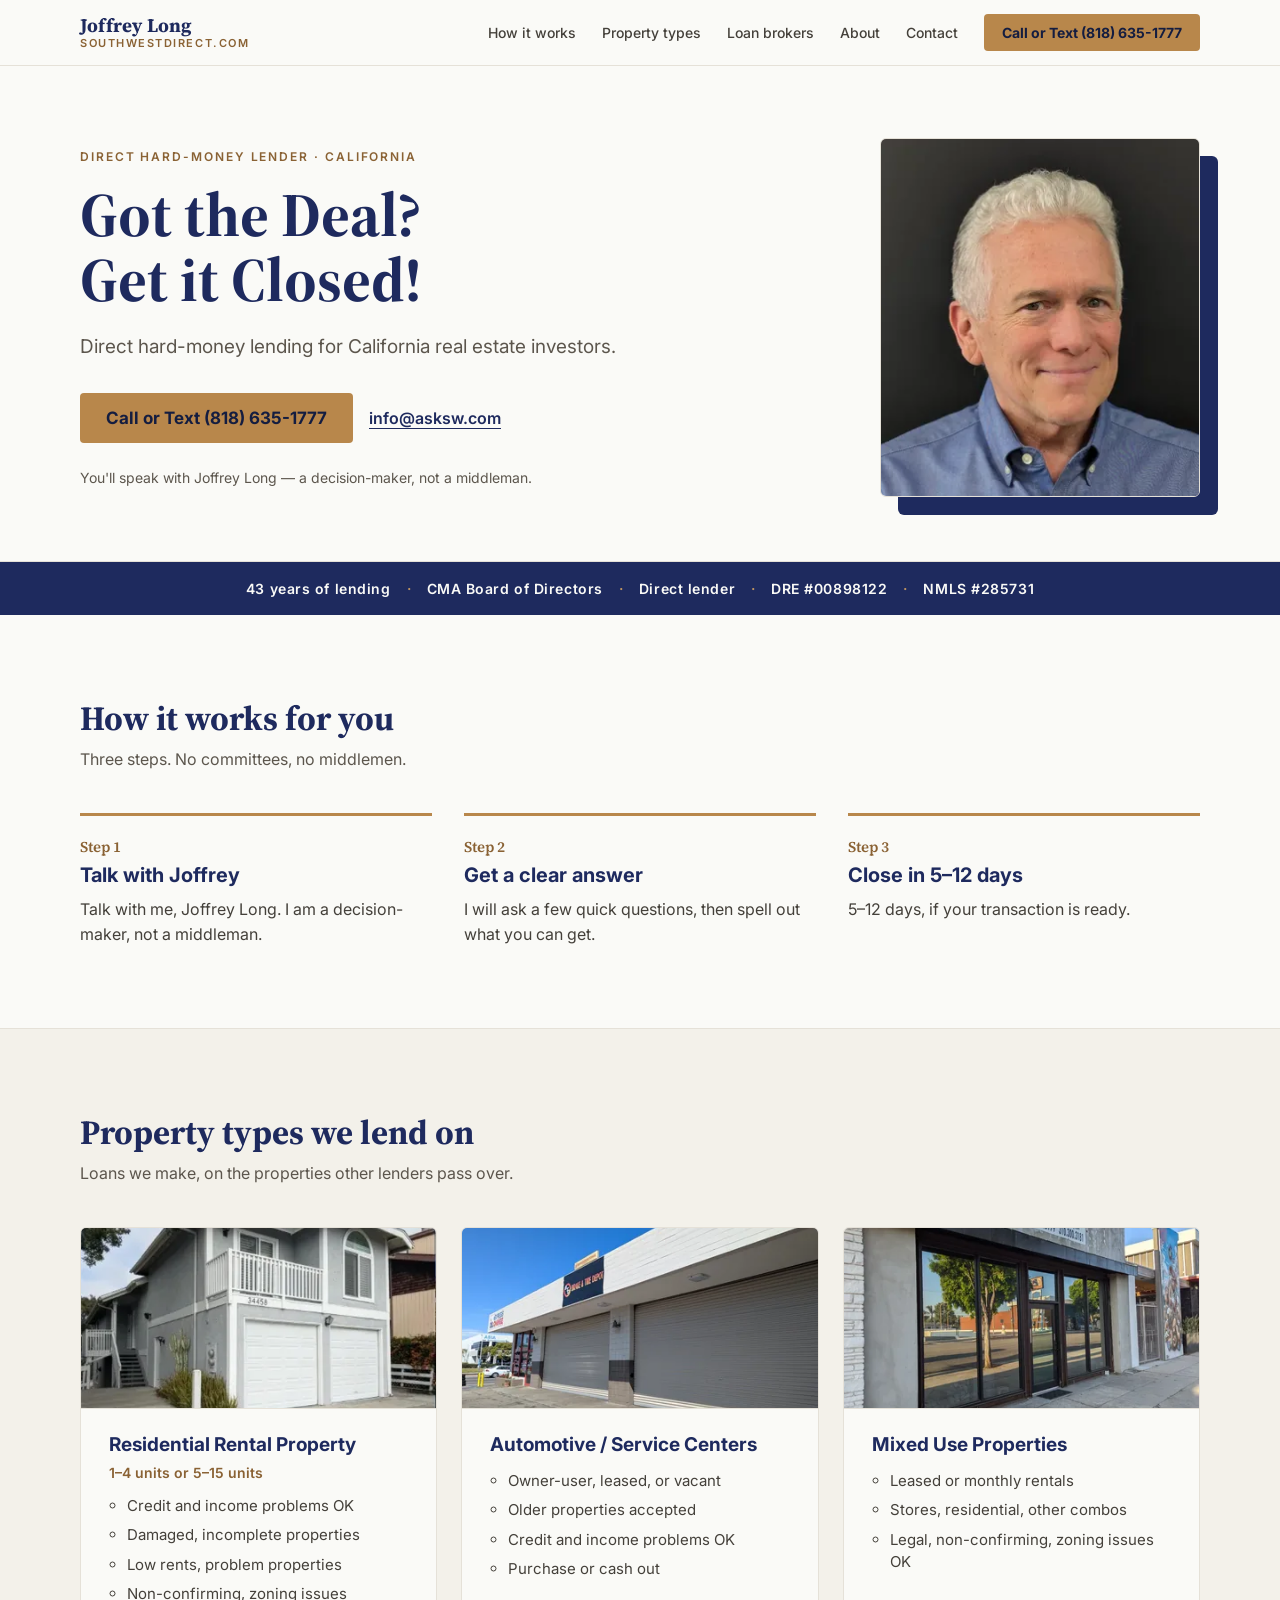
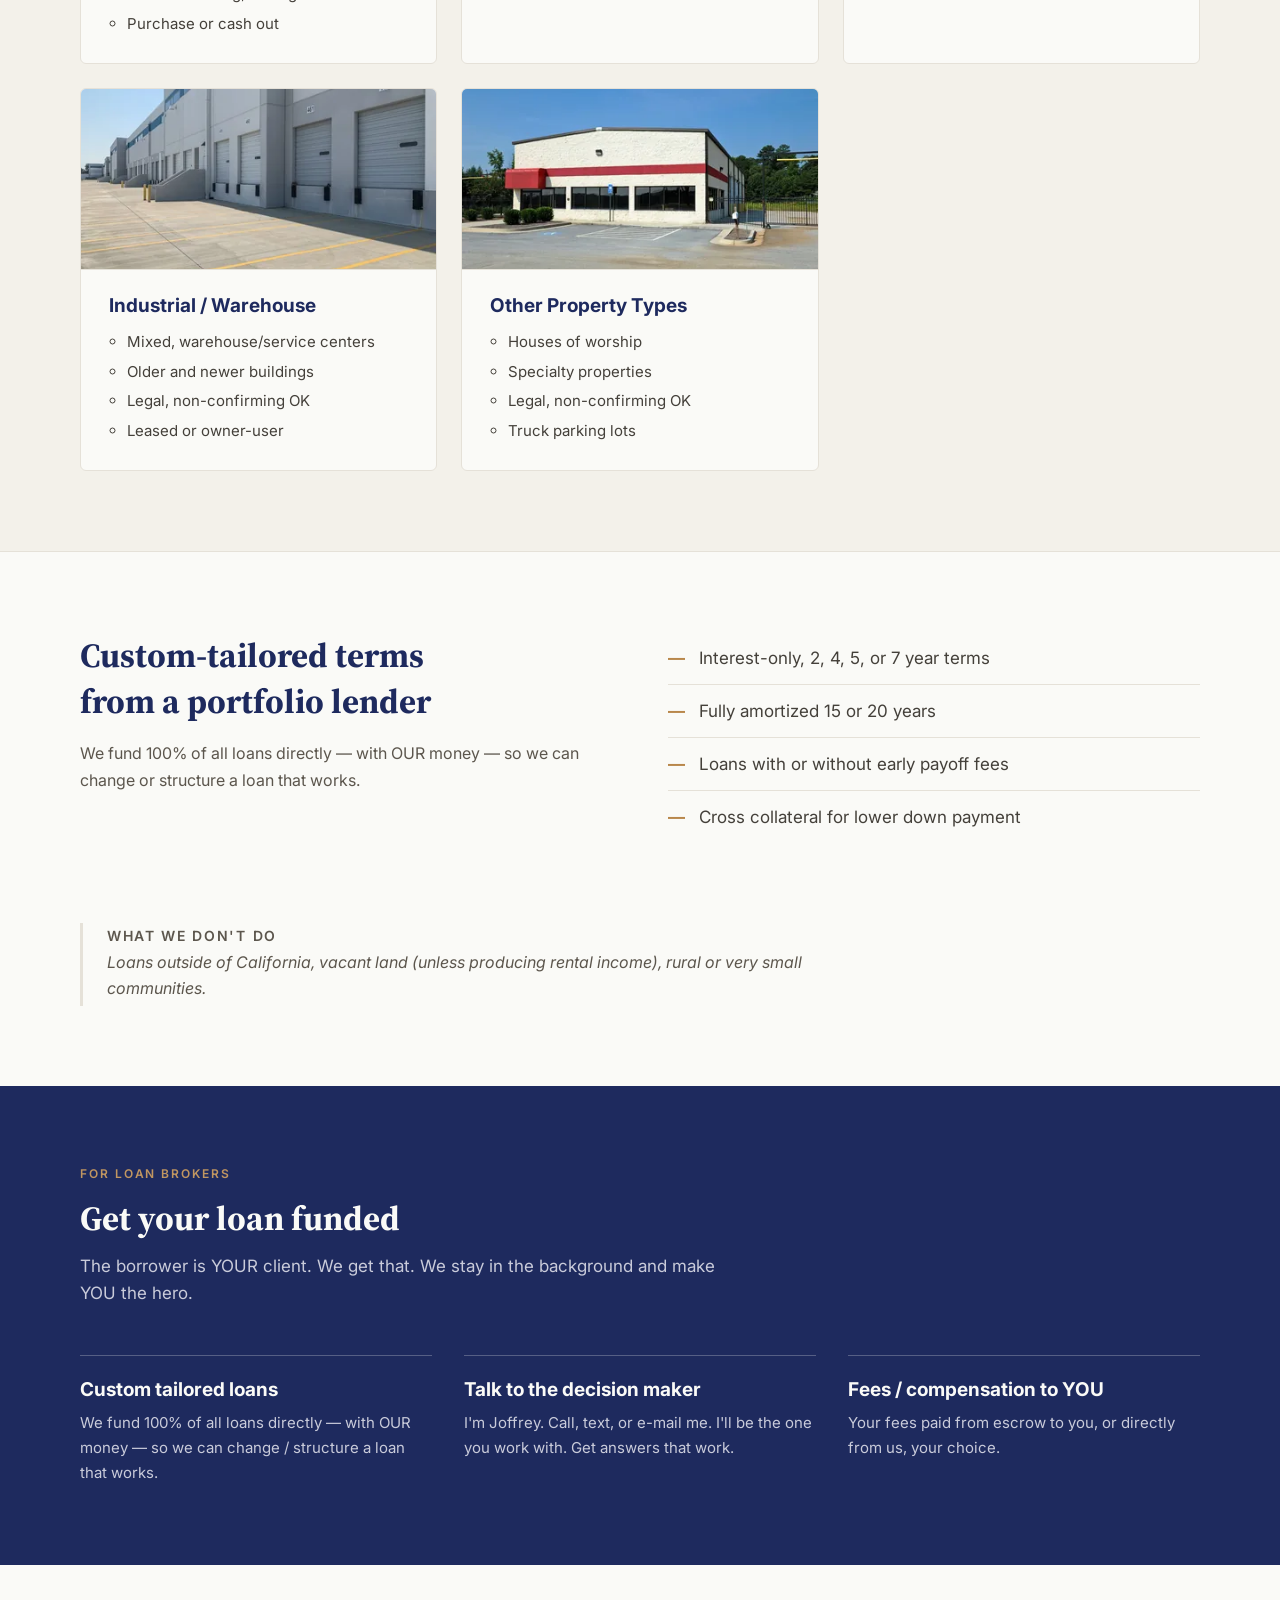
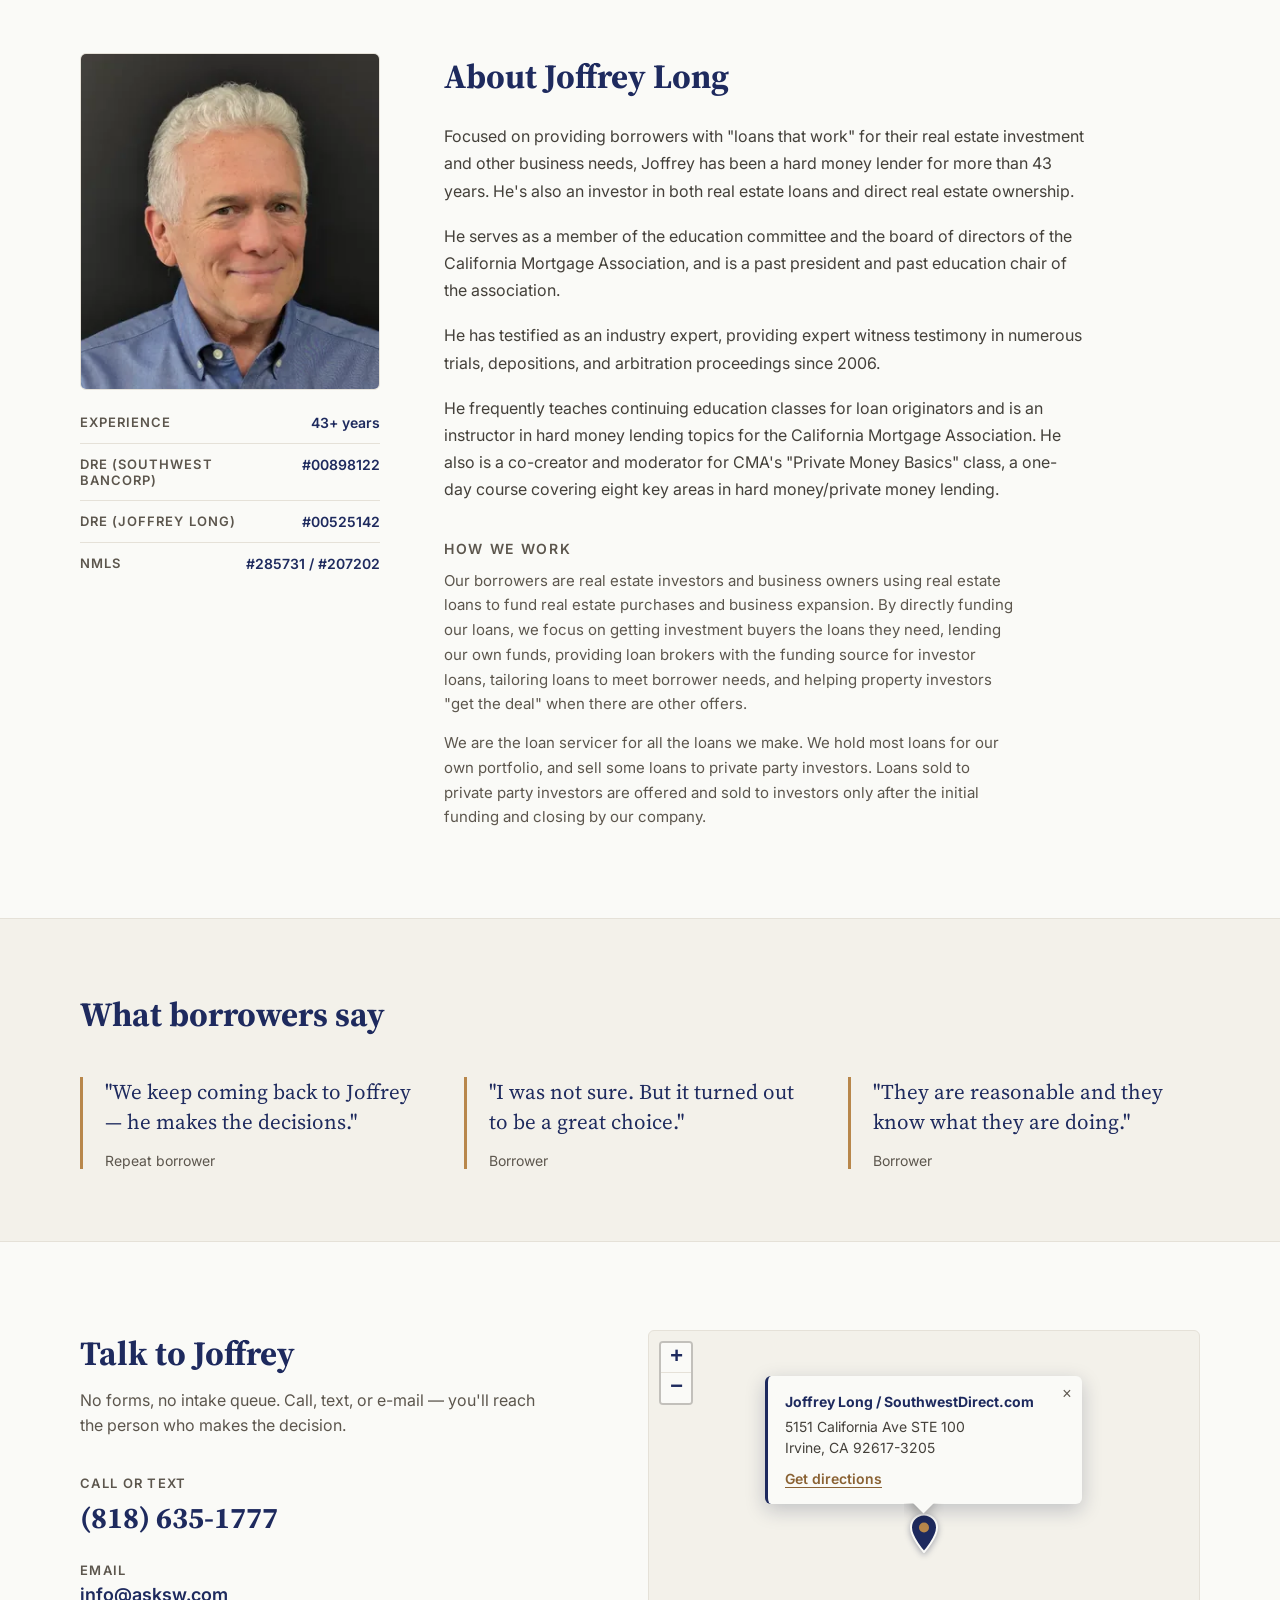
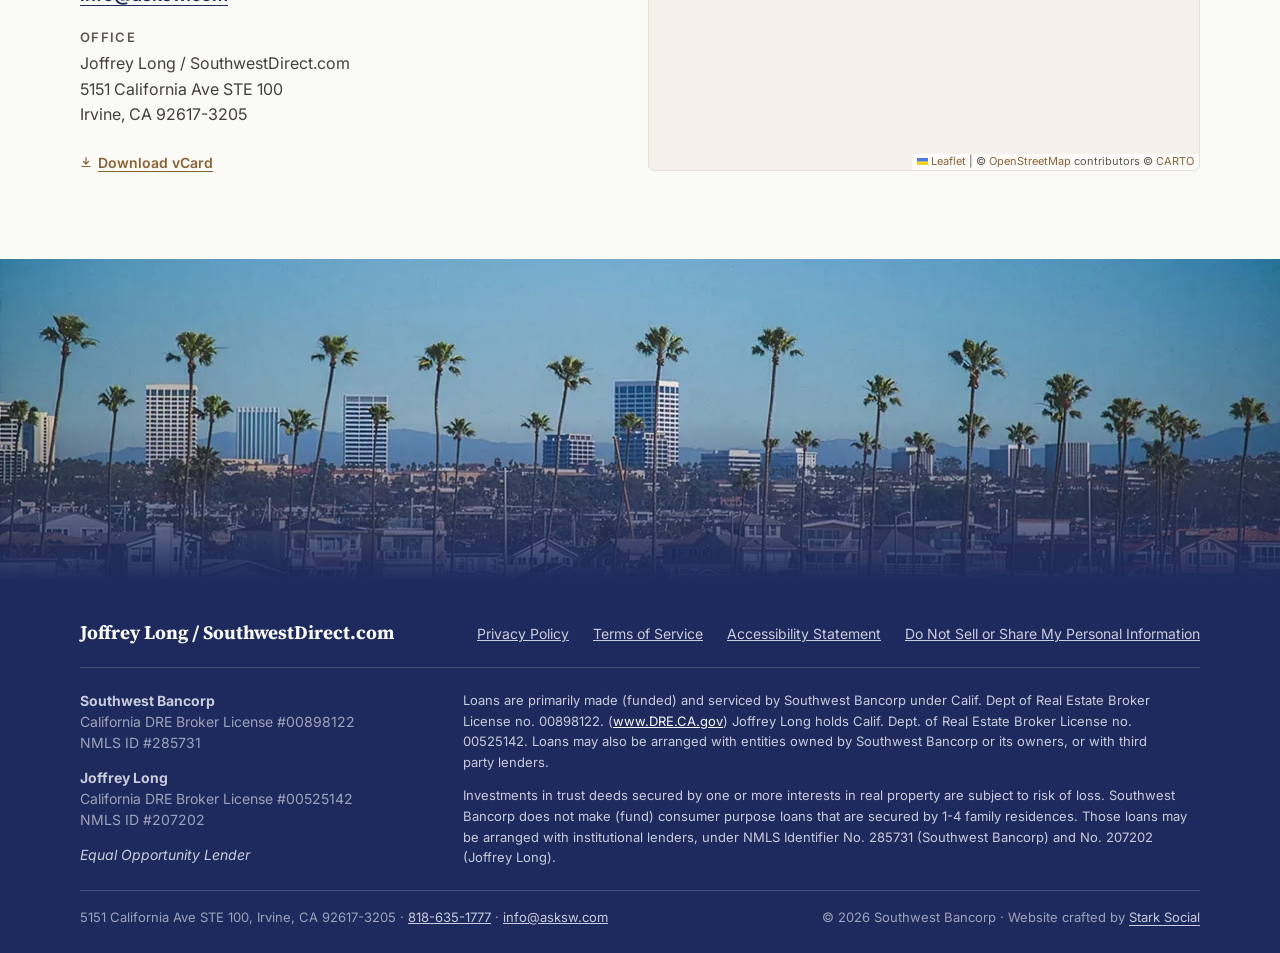
==== commit c29ac841: "Footer: tighten layout, fill right column with disclosures The disclosures ran full width beneath th" ====
--- a/index.html
+++ b/index.html
@@ -525,6 +525,7 @@
 
 <footer class="site-footer">
   <div class="footer-inner">
+
     <div class="footer-top">
       <p class="footer-brand">Joffrey Long / SouthwestDirect.com</p>
       <nav class="footer-legal-nav" aria-label="Legal">
@@ -535,30 +536,35 @@
       </nav>
     </div>
 
-    <div class="footer-licensing">
-      <div class="footer-lic">
-        <p class="footer-lic-name">Southwest Bancorp</p>
-        <p>California DRE Broker License #00898122</p>
-        <p>NMLS ID #285731</p>
-      </div>
-      <div class="footer-lic">
-        <p class="footer-lic-name">Joffrey Long</p>
-        <p>California DRE Broker License #00525142</p>
-        <p>NMLS ID #207202</p>
-      </div>
-      <p class="footer-eol">Equal Opportunity Lender</p>
-    </div>
-
-    <div class="footer-disclosures">
-      <p>Loans are primarily made (funded) and serviced by Southwest Bancorp under Calif. Dept of Real Estate Broker License no. 00898122. (<a href="https://www.dre.ca.gov" title="California Department of Real Estate — licence lookup">www.DRE.CA.gov</a>) Joffrey Long holds Calif. Dept. of Real Estate Broker License no. 00525142. Loans may also be arranged with entities owned by Southwest Bancorp or its owners, or with third party lenders.</p>
-      <p>Investments in trust deeds secured by one or more interests in real property are subject to risk of loss. Southwest Bancorp does not make (fund) consumer purpose loans that are secured by 1-4 family residences. Those loans may be arranged with institutional lenders, under NMLS Identifier No. 285731 (Southwest Bancorp) and No. 207202 (Joffrey Long).</p>
-    </div>
-    <p class="footer-meta">5151 California Ave STE 100, Irvine, CA 92617-3205 &middot; <a href="tel:+18186351777">818-635-1777</a> &middot; <a href="mailto:info@asksw.com">info@asksw.com</a></p>
-    <p class="footer-copyright">&copy; 2026 Southwest Bancorp. All rights reserved.</p>
-    <p class="footer-credit">Website crafted by
-      <a href="https://starksocial.com" target="_blank" rel="noopener noreferrer"
-         title="Stark Social Media Agency (Santa Clarita/Los Angeles)">Stark Social</a>
-    </p>
+    <div class="footer-mid">
+      <div class="footer-licensing">
+        <div class="footer-lic">
+          <p class="footer-lic-name">Southwest Bancorp</p>
+          <p>California DRE Broker License #00898122</p>
+          <p>NMLS ID #285731</p>
+        </div>
+        <div class="footer-lic">
+          <p class="footer-lic-name">Joffrey Long</p>
+          <p>California DRE Broker License #00525142</p>
+          <p>NMLS ID #207202</p>
+        </div>
+        <p class="footer-eol">Equal Opportunity Lender</p>
+      </div>
+
+      <div class="footer-disclosures">
+        <p>Loans are primarily made (funded) and serviced by Southwest Bancorp under Calif. Dept of Real Estate Broker License no. 00898122. (<a href="https://www.dre.ca.gov" title="California Department of Real Estate — licence lookup">www.DRE.CA.gov</a>) Joffrey Long holds Calif. Dept. of Real Estate Broker License no. 00525142. Loans may also be arranged with entities owned by Southwest Bancorp or its owners, or with third party lenders.</p>
+        <p>Investments in trust deeds secured by one or more interests in real property are subject to risk of loss. Southwest Bancorp does not make (fund) consumer purpose loans that are secured by 1-4 family residences. Those loans may be arranged with institutional lenders, under NMLS Identifier No. 285731 (Southwest Bancorp) and No. 207202 (Joffrey Long).</p>
+      </div>
+    </div>
+
+    <div class="footer-bottom">
+      <p class="footer-meta">5151 California Ave STE 100, Irvine, CA 92617-3205 &middot; <a href="tel:+18186351777">818-635-1777</a> &middot; <a href="mailto:info@asksw.com">info@asksw.com</a></p>
+      <p class="footer-endnote">&copy; 2026 Southwest Bancorp &middot; Website crafted by
+        <a href="https://starksocial.com" target="_blank" rel="noopener noreferrer"
+           title="Stark Social Media Agency (Santa Clarita/Los Angeles)">Stark Social</a>
+      </p>
+    </div>
+
   </div>
 </footer>
 
--- a/assets/css/site.css
+++ b/assets/css/site.css
@@ -265,7 +265,7 @@
 
 /* --- Footer ------------------------------------------------------------- */
 .site-footer { background: var(--navy); }
-.footer-inner { max-width: var(--wrap); margin: 0 auto; padding: 56px 24px 40px; display: flex; flex-direction: column; gap: 32px; }
+.footer-inner { max-width: var(--wrap); margin: 0 auto; padding: 40px 24px 28px; display: flex; flex-direction: column; gap: 22px; }
 .footer-top { display: flex; justify-content: space-between; gap: 32px; flex-wrap: wrap; align-items: baseline; }
 .footer-brand { margin: 0; font-family: var(--serif); font-size: 19px; font-weight: 700; color: var(--cream); }
 .footer-legal-nav { display: flex; gap: 24px; flex-wrap: wrap; }
@@ -273,9 +273,8 @@
 .footer-legal-nav a:hover { color: var(--cream); }
 .footer-legal-nav a[aria-current="page"] { color: var(--cream); font-weight: 700; }
 .footer-disclosures {
-  display: flex; flex-direction: column; gap: 14px;
-  font-size: 13px; line-height: 1.7; color: var(--lavender); max-width: 90ch;
-  border-top: 1px solid rgba(250, 250, 247, 0.18); padding-top: 28px;
+  display: flex; flex-direction: column; gap: 12px;
+  font-size: 13px; line-height: 1.6; color: var(--lavender);
 }
 .footer-disclosures p { margin: 0; text-wrap: pretty; }
 .footer-disclosures a { color: var(--cream); }
@@ -569,21 +568,13 @@
 }
 
 /* --- Footer credit ------------------------------------------------------- */
-.footer-credit {
-  margin: 4px 0 0; text-align: center;
-  font-size: 12px; letter-spacing: 0.02em; color: var(--lavender-dim);
-}
-.footer-credit a { color: var(--lavender); text-decoration: underline; text-underline-offset: 3px; }
-.footer-credit a:hover { color: var(--cream); }
-@media (min-width: 700px) {
-  .footer-credit { text-align: right; }
-}
+
 
 /* --- Print --------------------------------------------------------------- */
 @media print {
   /* Interactive chrome carries no meaning on paper. */
   .site-header, .back-to-top, .drawer, .drawer-backdrop,
-  .mobile-controls, .main-nav, .footer-legal-nav, .footer-credit,
+  .mobile-controls, .main-nav, .footer-legal-nav,
   .california-band, .contact-map { display: none !important; }
 
   html, body { background: #fff !important; color: #000 !important; }
@@ -669,16 +660,29 @@
 @media print { .map-canvas { display: none !important; } }
 
 /* --- Footer licensing ---------------------------------------------------- */
+/* Row 2: credentials on the left, disclosures filling the right so the column
+   is no longer dead space. Collapses to one column when the footer narrows. */
+.footer-mid {
+  display: grid; gap: 20px 48px;
+  padding-top: 22px; border-top: 1px solid rgba(250, 250, 247, 0.18);
+}
+@media (min-width: 720px) {
+  .footer-mid { grid-template-columns: minmax(210px, 0.75fr) 1.65fr; }
+}
 .footer-licensing {
-  display: grid; gap: 8px 48px;
-  padding-top: 26px; border-top: 1px solid rgba(250, 250, 247, 0.18);
-  font-size: 14px; line-height: 1.55; color: var(--lavender-dim);
+  display: flex; flex-direction: column; gap: 14px;
+  font-size: 14px; line-height: 1.5; color: var(--lavender-dim);
 }
 .footer-lic p { margin: 0; }
 .footer-lic-name { color: var(--lavender); font-weight: 700; }
-.footer-eol { margin: 6px 0 0; font-style: italic; color: var(--lavender); }
-@media (min-width: 700px) {
-  .footer-licensing { grid-template-columns: 1fr 1fr; }
-  .footer-eol { grid-column: 1 / -1; }
-}
-.footer-copyright { margin: 0; font-size: 13px; color: var(--lavender-dim); }
+.footer-eol { margin: 0; font-style: italic; color: var(--lavender); }
+
+/* Row 3: contact left, copyright and credit right, on one line where it fits. */
+.footer-bottom {
+  display: flex; flex-wrap: wrap; gap: 8px 32px;
+  justify-content: space-between; align-items: baseline;
+  padding-top: 18px; border-top: 1px solid rgba(250, 250, 247, 0.18);
+}
+.footer-endnote { margin: 0; font-size: 13px; color: var(--lavender-dim); }
+.footer-endnote a { color: var(--lavender); text-decoration: underline; text-underline-offset: 3px; }
+.footer-endnote a:hover { color: var(--cream); }
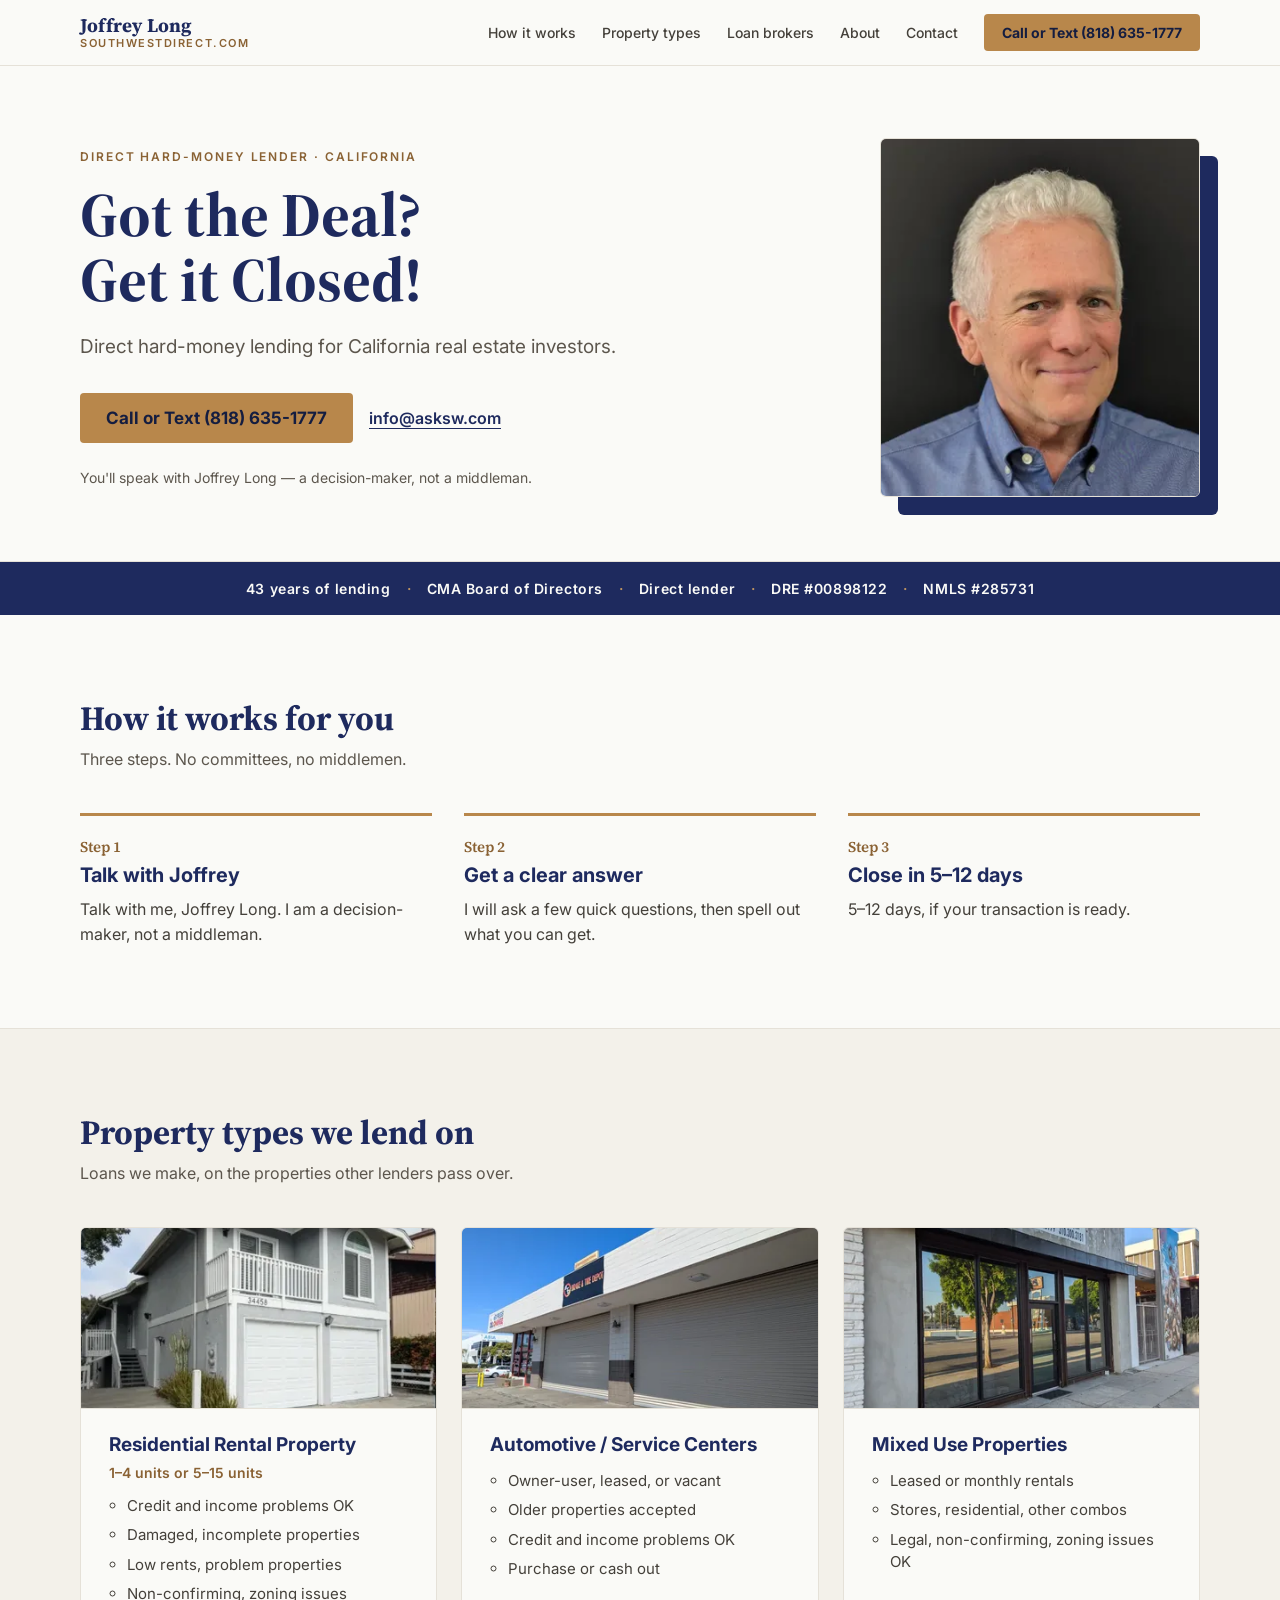
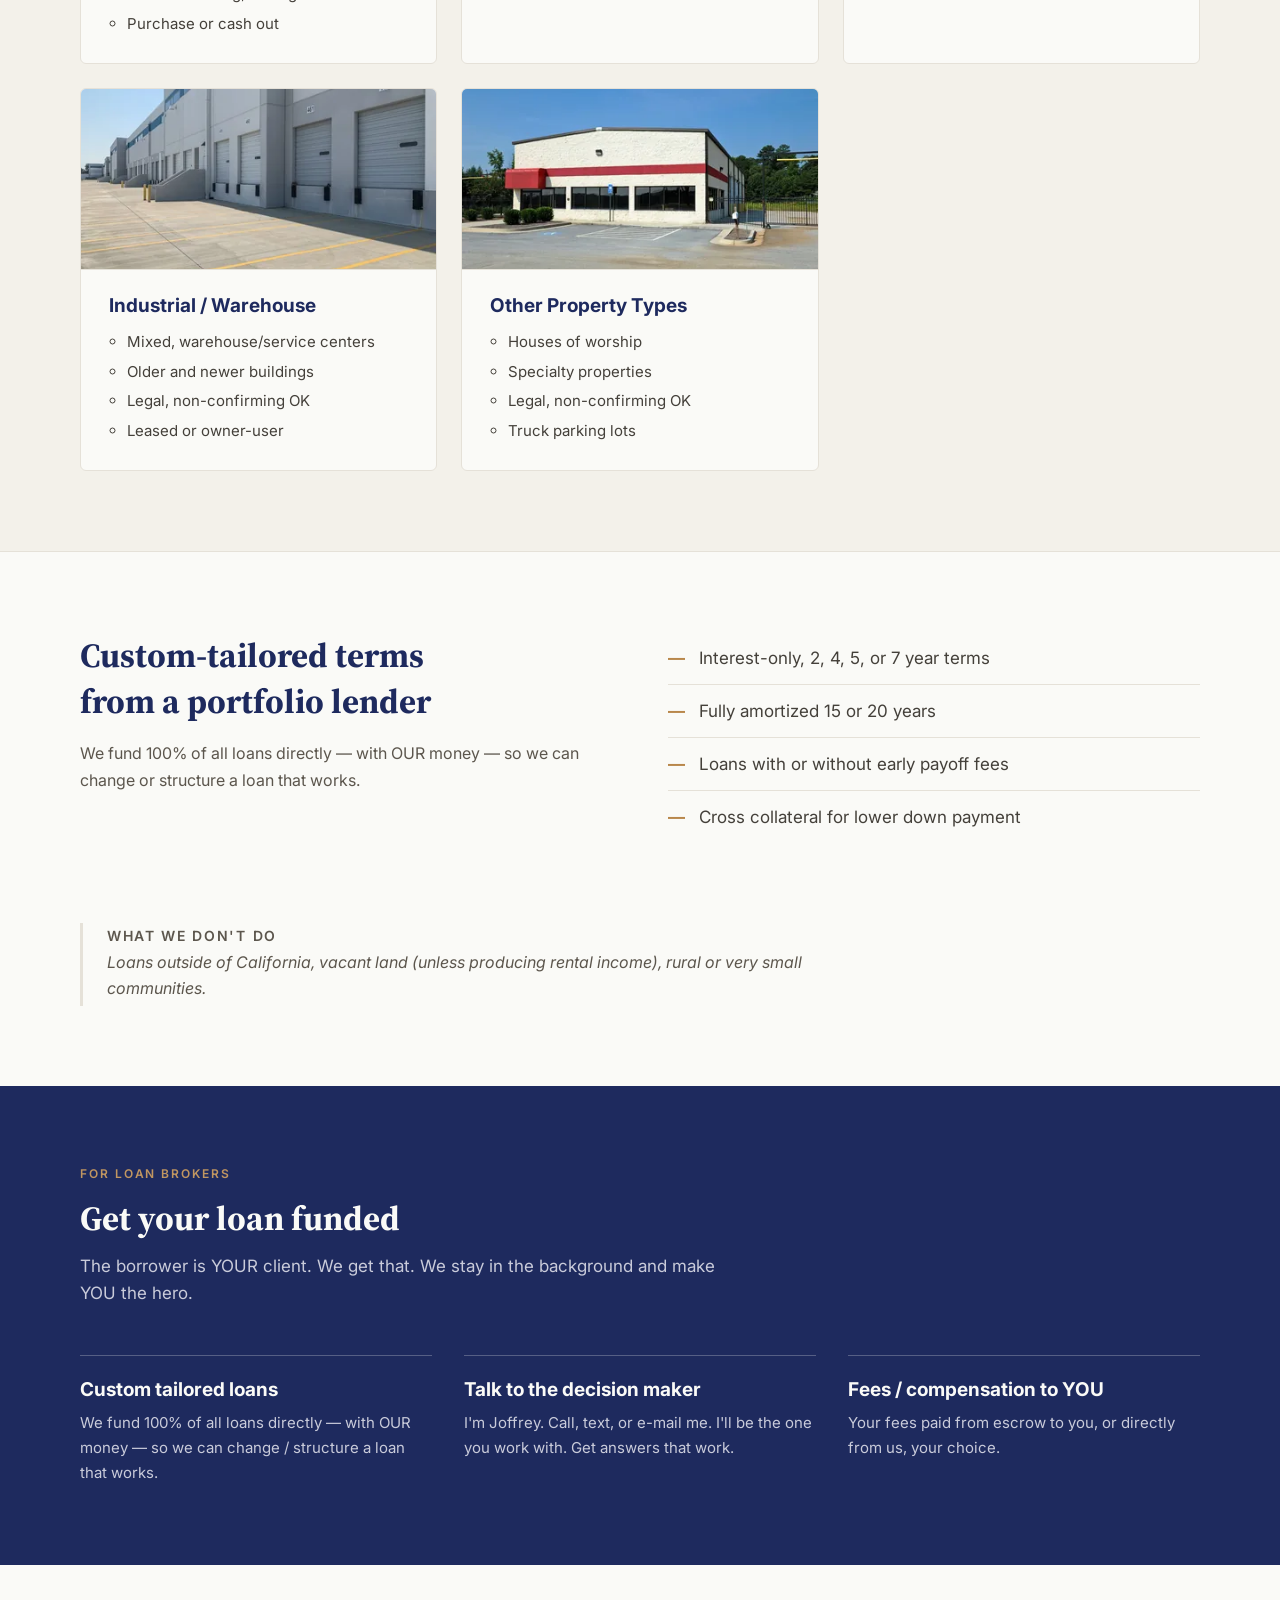
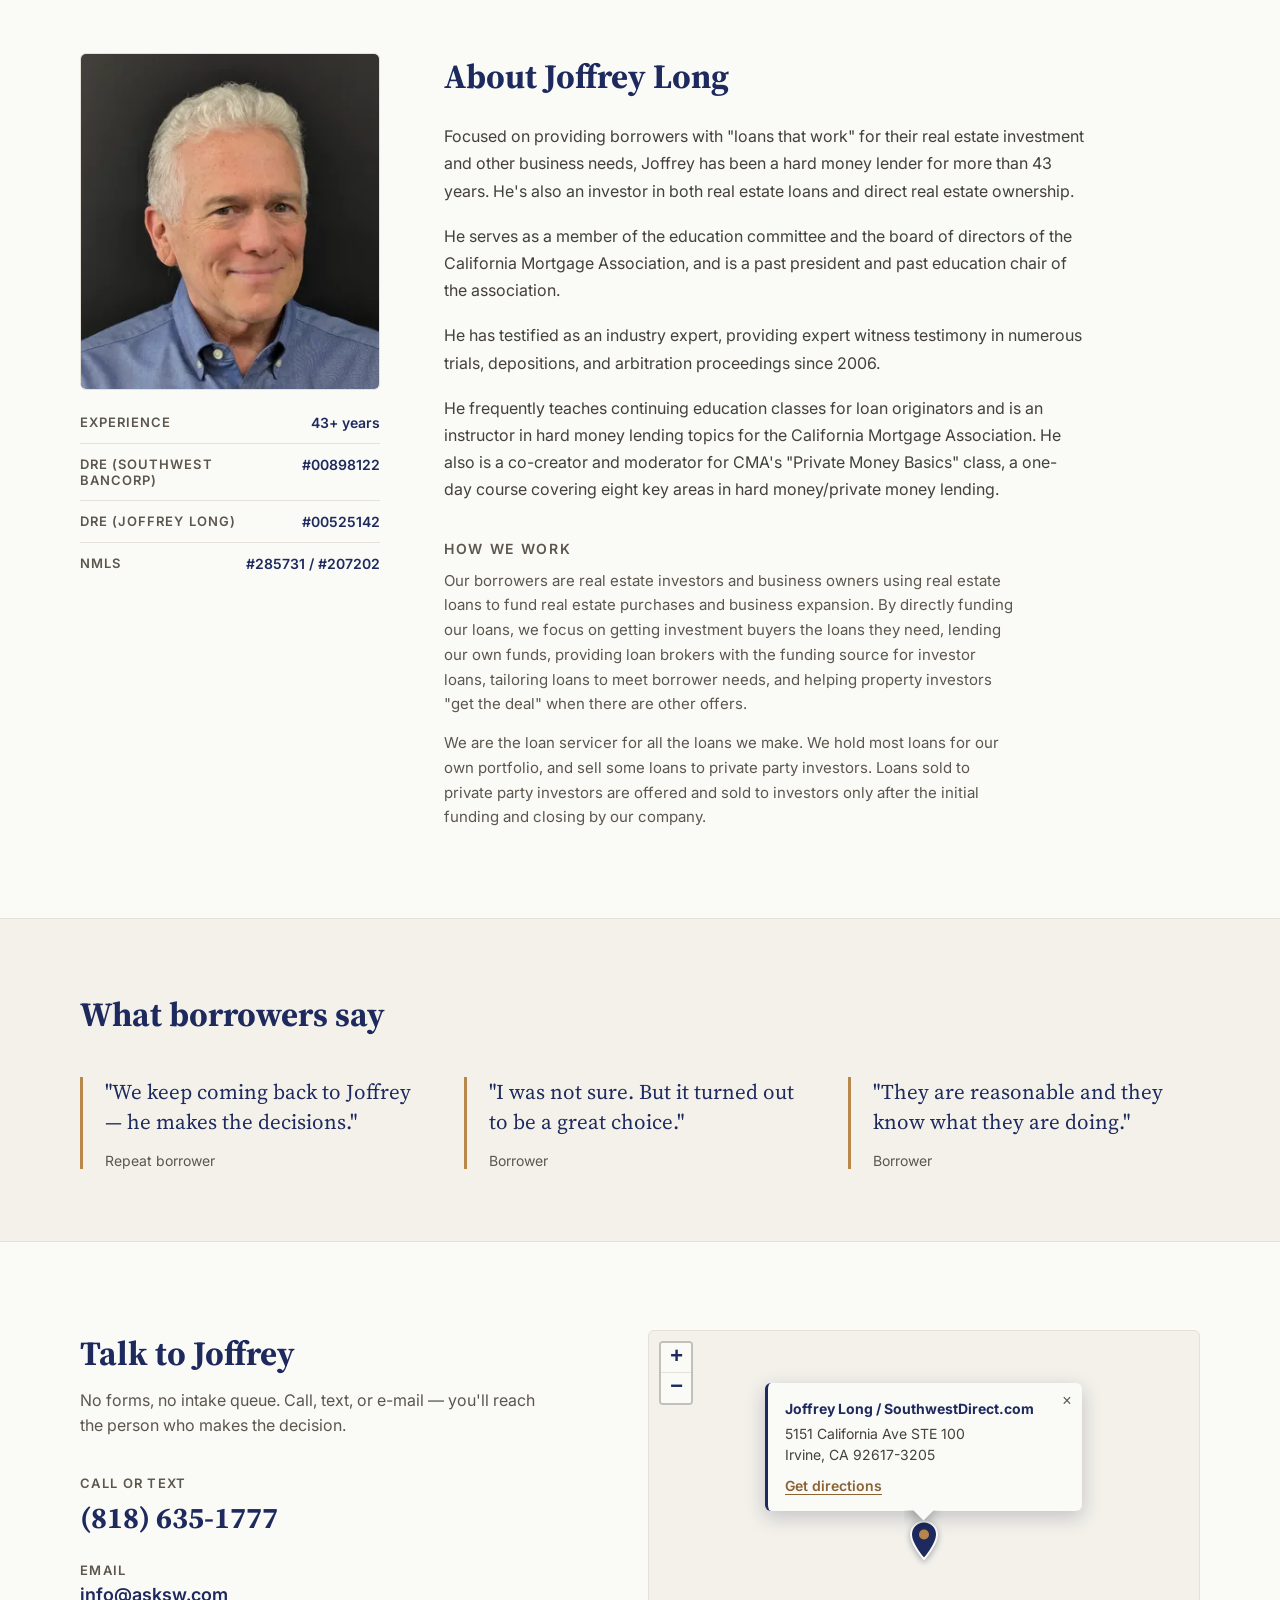
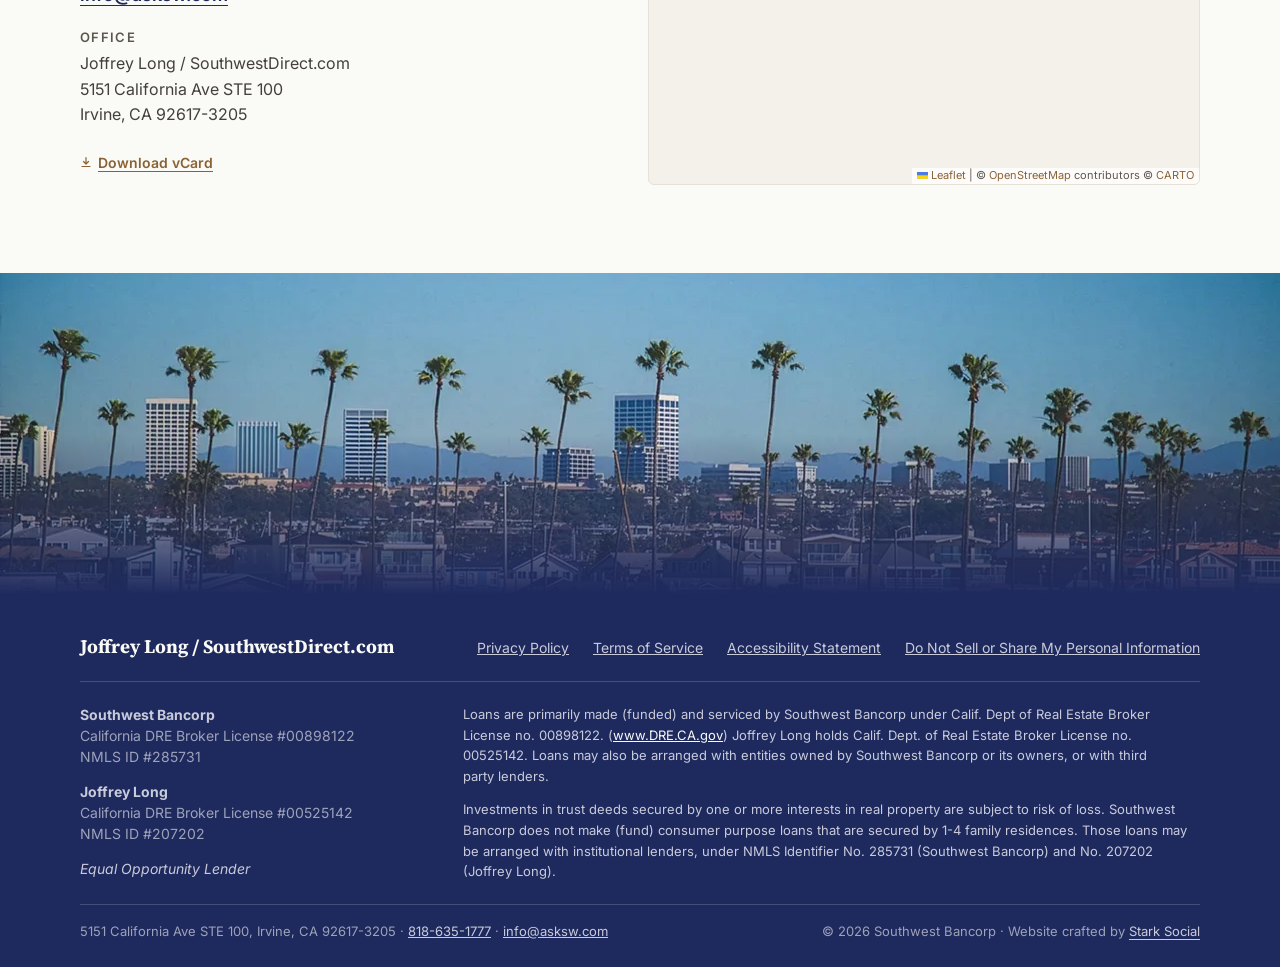
==== commit 3384570e: "Drawer refinements: Menu label, spacing, single-line credentials; map +14px Drawer * Added a Menu la" ====
--- a/index.html
+++ b/index.html
@@ -141,8 +141,9 @@
 
   <div class="drawer-backdrop" data-drawer-close></div>
 
-  <div id="mobile-menu" class="drawer" role="dialog" aria-modal="true" aria-label="Menu">
+  <div id="mobile-menu" class="drawer" role="dialog" aria-modal="true" aria-labelledby="drawer-title">
     <div class="drawer-head">
+      <p class="drawer-title" id="drawer-title">Menu</p>
       <button type="button" class="drawer-close" data-drawer-close aria-label="Close menu">
         <svg width="20" height="20" viewBox="0 0 20 20" aria-hidden="true" focusable="false">
           <path d="M4 4l12 12M16 4L4 16" fill="none" stroke="currentColor"
@@ -152,7 +153,7 @@
     </div>
 
     <a class="drawer-cta" href="tel:+18186351777">Call or Text (818) 635-1777</a>
-    <a class="drawer-email" href="mailto:info@asksw.com">Email info@asksw.com</a>
+    <a class="drawer-email" href="mailto:info@asksw.com">info@asksw.com</a>
 
     <hr class="drawer-divider">
 
@@ -168,8 +169,7 @@
       <li>43 years of lending</li>
       <li>CMA Board of Directors</li>
       <li>Direct lender</li>
-      <li>DRE #00898122</li>
-      <li>NMLS #285731</li>
+      <li>DRE #00898122 &middot; NMLS #285731</li>
     </ul>
   </div>
 
--- a/assets/css/site.css
+++ b/assets/css/site.css
@@ -508,7 +508,11 @@
   transition: transform 250ms ease-out, visibility 0s linear 0s;
 }
 
-.drawer-head { display: flex; justify-content: flex-end; }
+.drawer-head { display: flex; align-items: center; justify-content: space-between; }
+.drawer-title {
+  margin: 0; padding-left: 4px;
+  font-family: var(--serif); font-size: 20px; font-weight: 700; color: var(--navy);
+}
 .drawer-close {
   width: 44px; height: 44px; padding: 0;
   display: inline-flex; align-items: center; justify-content: center;
@@ -540,7 +544,7 @@
 .drawer-nav a {
   color: var(--navy); text-decoration: none;
   font-family: var(--serif); font-size: 21px; font-weight: 600;
-  padding: 14px 4px; border-bottom: 1px solid var(--line);
+  padding: 19px 4px; border-bottom: 1px solid var(--line);
 }
 .drawer-nav a:last-child { border-bottom: none; }
 .drawer-nav a:hover { color: var(--brown); }
@@ -621,6 +625,9 @@
 @media (min-width: 904px) {
   .contact-map { display: flex; flex-direction: column; }
   .map-canvas { flex: 1 1 auto; height: auto; min-height: 382px; }
+  /* Nudge the row a touch past the column's last line so the map's solid
+     box reads as balanced against text that ends on a baseline. */
+  .contact-col { padding-bottom: 14px; }
 }
 .leaflet-container { border-radius: 6px; font: inherit; background: var(--cream-tint); }
 .map-pin { background: none; border: 0; }
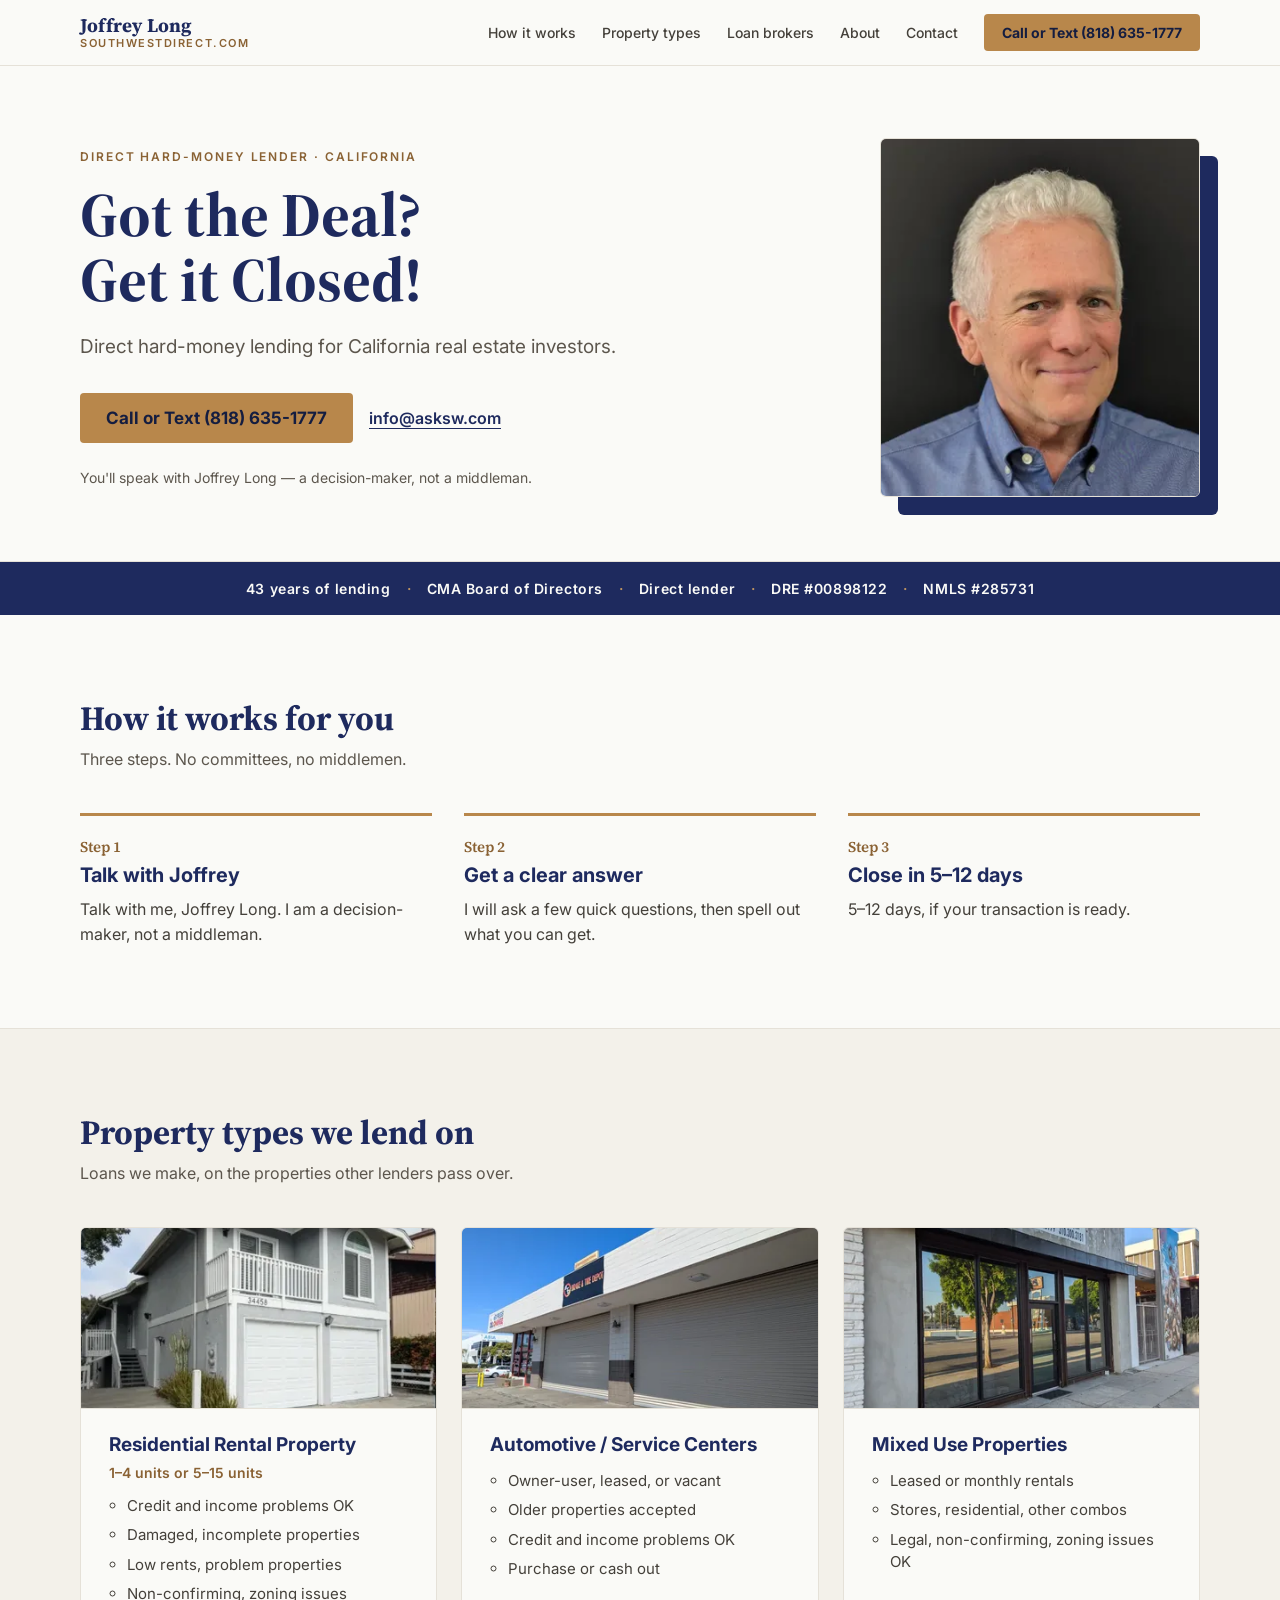
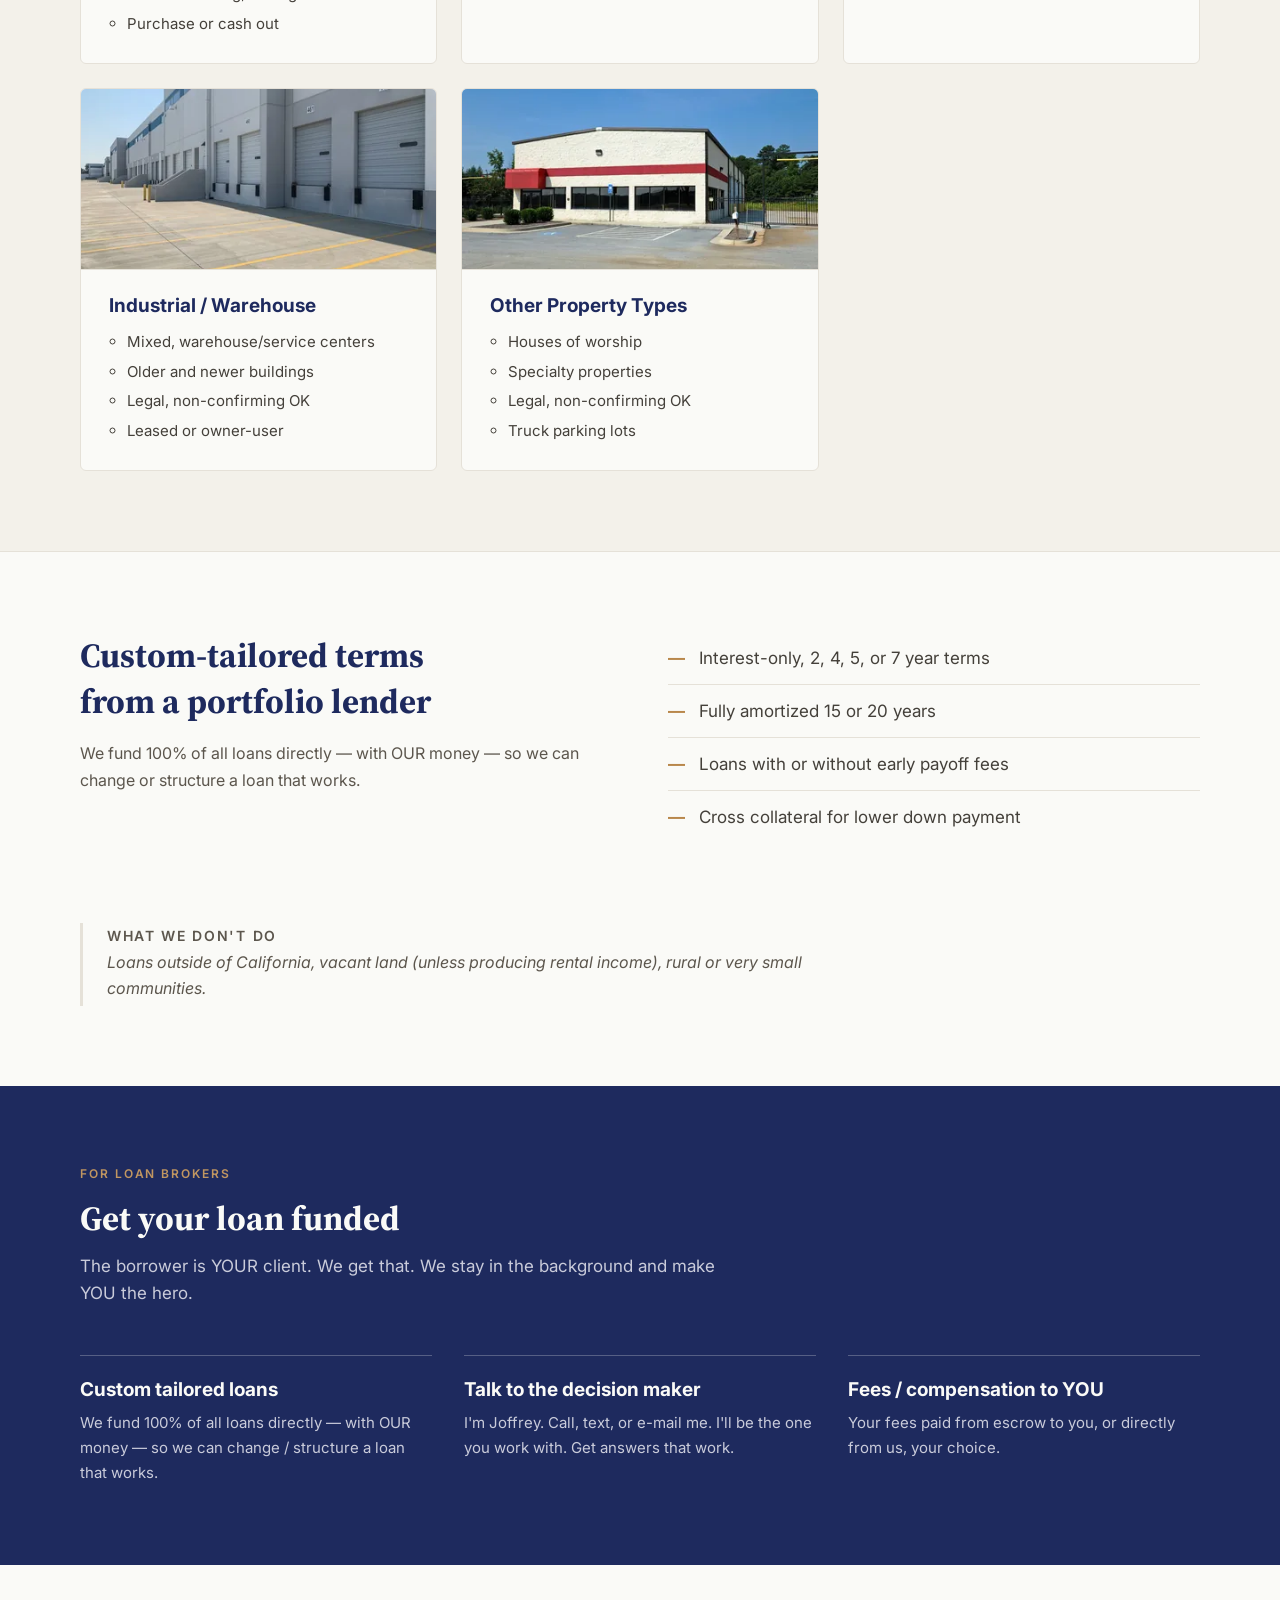
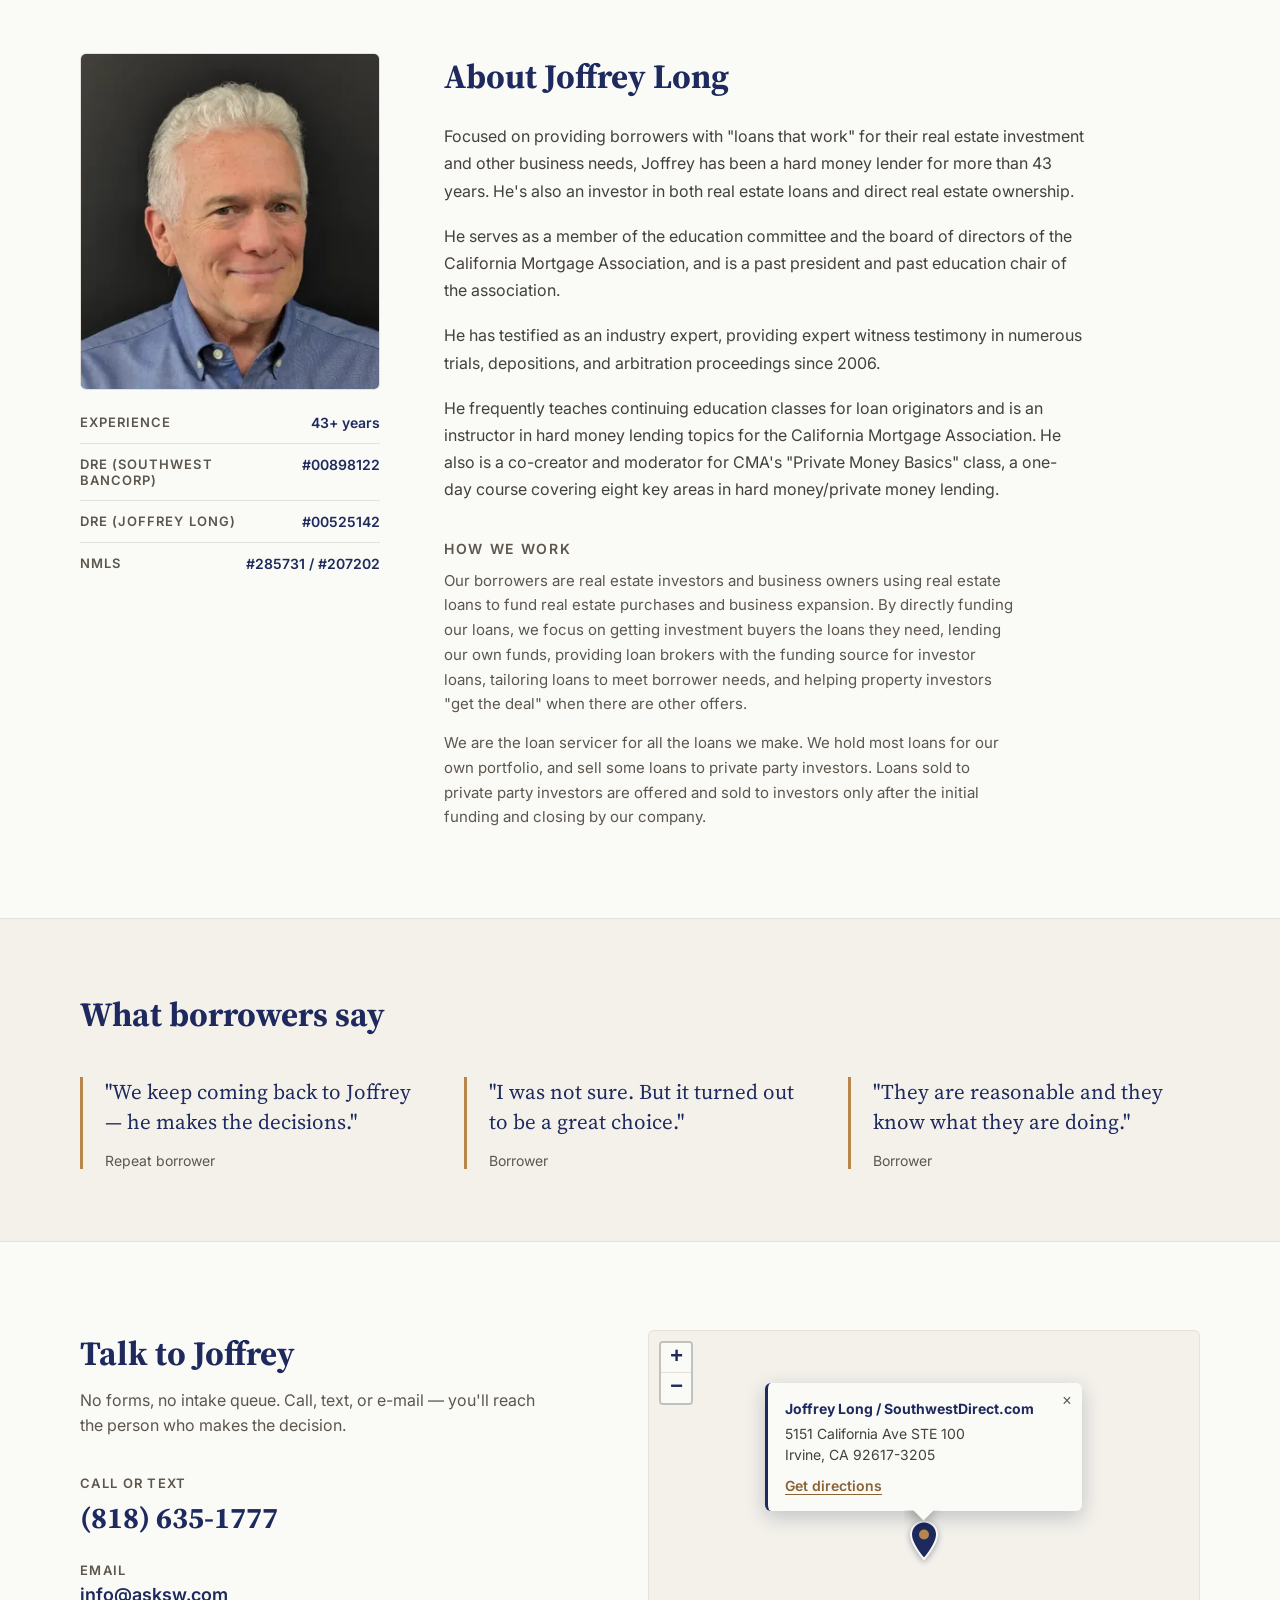
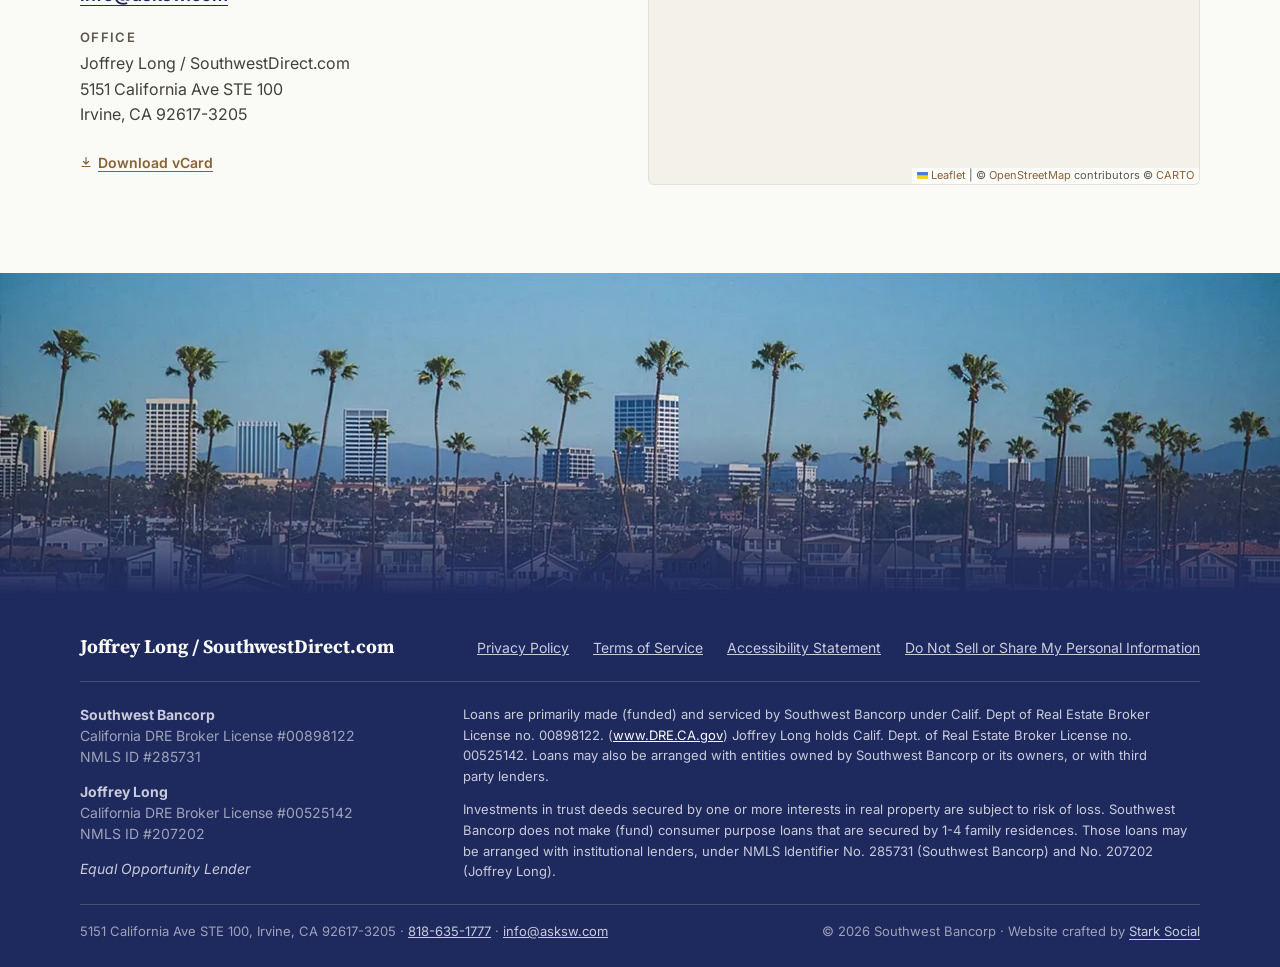
==== commit 97cea296: "Launch prep: noindex off, sitemap, robots, llms.txt, social image; wrap and z-index fixes Launch * R" ====
--- a/index.html
+++ b/index.html
@@ -6,8 +6,7 @@
 <title>Joffrey Long | SouthwestDirect.com — Direct Hard Money Lender, California</title>
 <meta name="description" content="Direct hard-money lending for California real estate investors. Talk to Joffrey Long — a decision-maker, not a middleman. Close in 5–12 days.">
 
-<!-- PREVIEW ONLY — remove this line before the production launch. -->
-<meta name="robots" content="noindex, nofollow">
+<meta name="robots" content="index, follow, max-image-preview:large">
 
 <link rel="canonical" href="https://southwestdirect.com/">
 
@@ -559,10 +558,8 @@
 
     <div class="footer-bottom">
       <p class="footer-meta">5151 California Ave STE 100, Irvine, CA 92617-3205 &middot; <a href="tel:+18186351777">818-635-1777</a> &middot; <a href="mailto:info@asksw.com">info@asksw.com</a></p>
-      <p class="footer-endnote">&copy; 2026 Southwest Bancorp &middot; Website crafted by
-        <a href="https://starksocial.com" target="_blank" rel="noopener noreferrer"
-           title="Stark Social Media Agency (Santa Clarita/Los Angeles)">Stark Social</a>
-      </p>
+      <p class="footer-endnote">&copy;&nbsp;2026 Southwest&nbsp;Bancorp <span class="footer-endnote-sep">&middot;</span> <span class="footer-endnote-credit">Website&nbsp;crafted&nbsp;by <a href="https://starksocial.com" target="_blank" rel="noopener noreferrer"
+           title="Stark Social Media Agency (Santa Clarita/Los Angeles)">Stark&nbsp;Social</a></span></p>
     </div>
 
   </div>
--- a/assets/css/site.css
+++ b/assets/css/site.css
@@ -347,7 +347,7 @@
   /* v2 design places it at 20px; env() keeps it clear of the iOS home bar. */
   right: calc(20px + env(safe-area-inset-right, 0px));
   bottom: calc(20px + env(safe-area-inset-bottom, 0px));
-  z-index: 60;
+  z-index: 9999;   /* clears Leaflet even if the container context is ever lost */
   width: 48px; height: 48px;
   display: grid; place-items: center;
   padding: 0;
@@ -361,10 +361,15 @@
   box-shadow: 0 2px 10px rgba(30, 42, 94, 0.3);
   opacity: 0;
   visibility: hidden;            /* also keeps it out of the tab order when hidden */
-  transform: translateY(8px);
+  /* translate3d rather than translateY, and will-change, so the button gets its
+     own compositing layer. Leaflet promotes .leaflet-map-pane with translate3d,
+     and on iOS Safari a composited layer can paint over a non-composited fixed
+     element regardless of z-index. */
+  transform: translate3d(0, 8px, 0);
+  will-change: transform, opacity;
   transition: opacity 0.22s ease, transform 0.22s ease, visibility 0.22s, background-color 0.2s ease;
 }
-.back-to-top.is-visible { opacity: 1; visibility: visible; transform: none; }
+.back-to-top.is-visible { opacity: 1; visibility: visible; transform: translate3d(0, 0, 0); }
 .back-to-top:hover { background: var(--navy-deep); color: var(--cream); }
 /* Dual ring: cream reads against the navy footer, navy against the cream page. */
 .back-to-top:focus-visible {
@@ -629,7 +634,14 @@
      box reads as balanced against text that ends on a baseline. */
   .contact-col { padding-bottom: 14px; }
 }
-.leaflet-container { border-radius: 6px; font: inherit; background: var(--cream-tint); }
+/* Leaflet's panes and controls run z-index 100-1000 internally. Giving the
+   container its own stacking context keeps all of that inside the map, so it
+   cannot climb over the sticky header, the drawer or the back-to-top button.
+   Fixes those in one place rather than out-bidding Leaflet on each. */
+.leaflet-container {
+  position: relative; z-index: 1;
+  border-radius: 6px; font: inherit; background: var(--cream-tint);
+}
 .map-pin { background: none; border: 0; }
 .map-pin svg { display: block; filter: drop-shadow(0 2px 3px rgba(20, 29, 64, 0.35)); }
 
@@ -691,5 +703,13 @@
   padding-top: 18px; border-top: 1px solid rgba(250, 250, 247, 0.18);
 }
 .footer-endnote { margin: 0; font-size: 13px; color: var(--lavender-dim); }
+.footer-endnote-credit { display: inline-block; white-space: nowrap; }
+@media (max-width: 420px) {
+  /* At phone widths the two halves stack, so the middot between them would be
+     left dangling at the end of the first line. */
+  .footer-endnote { font-size: 12px; }
+  .footer-endnote-sep { display: none; }
+  .footer-endnote-credit { display: block; }
+}
 .footer-endnote a { color: var(--lavender); text-decoration: underline; text-underline-offset: 3px; }
 .footer-endnote a:hover { color: var(--cream); }
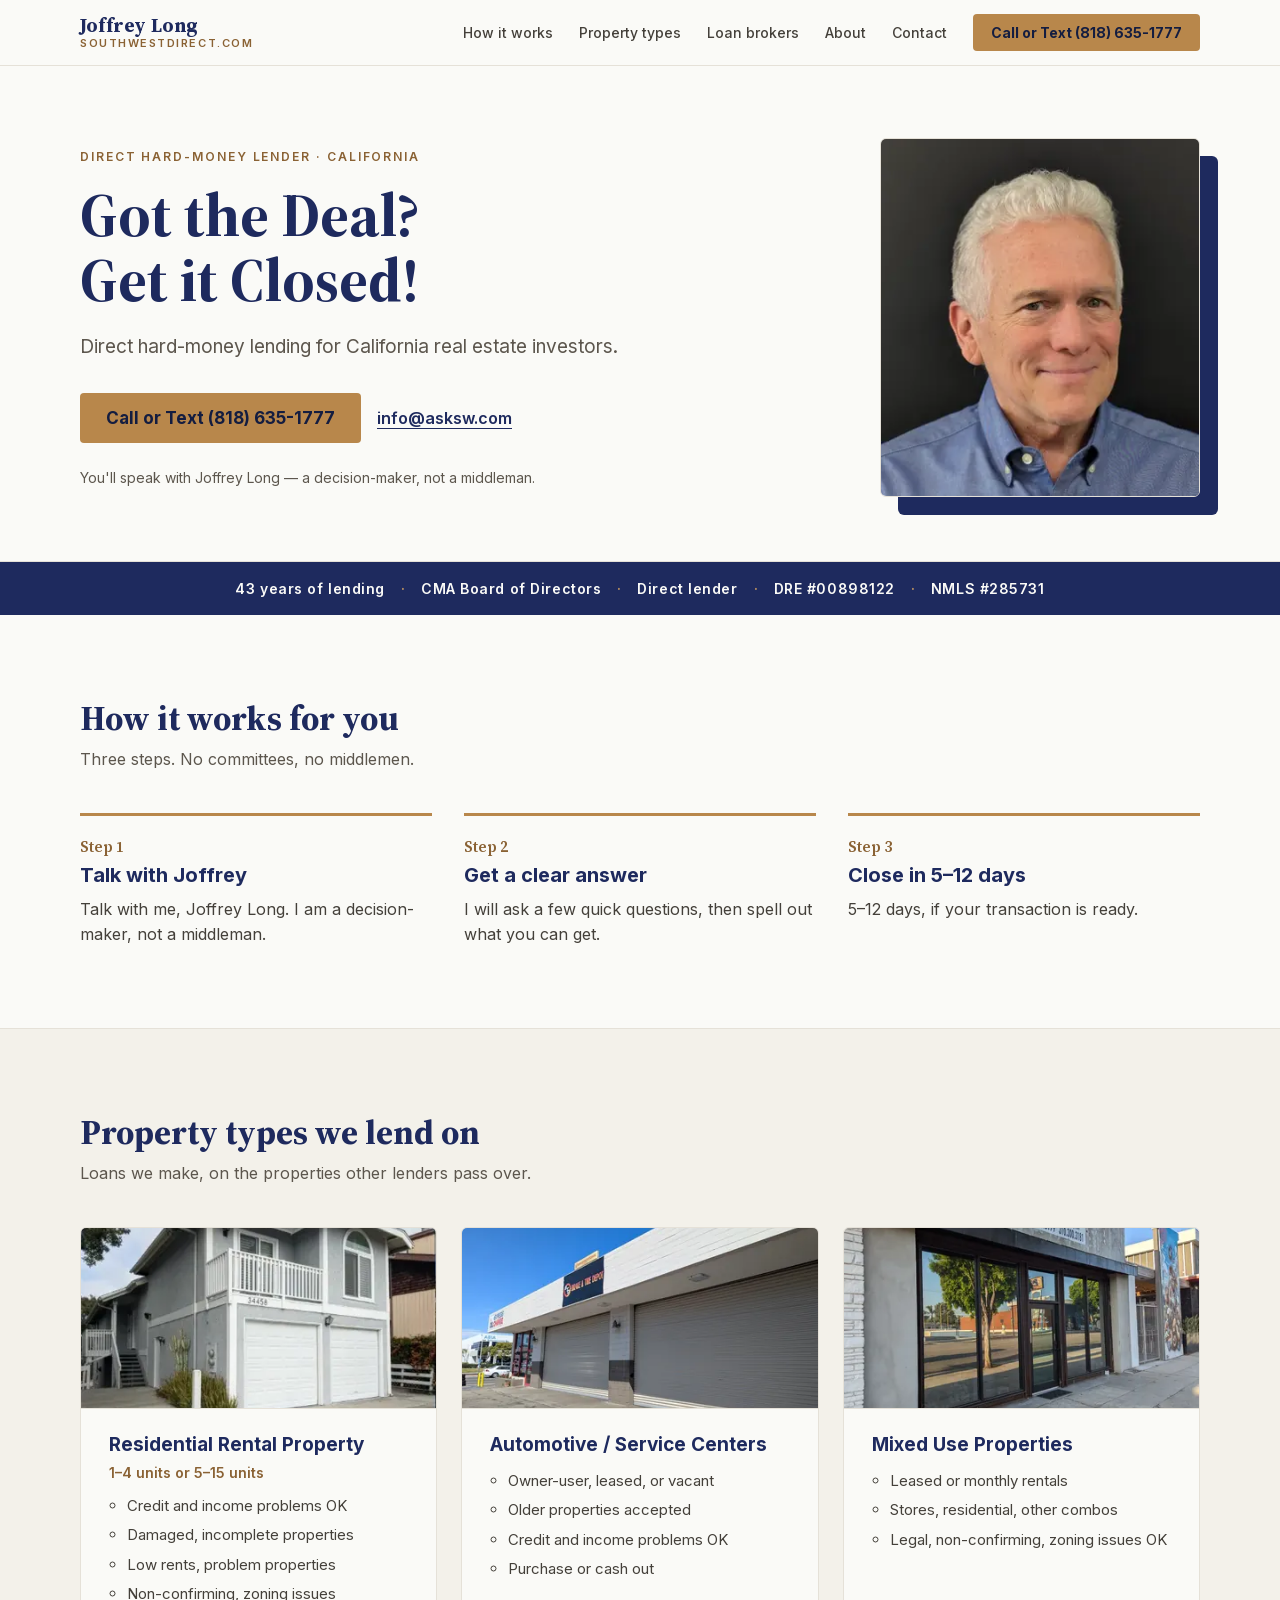
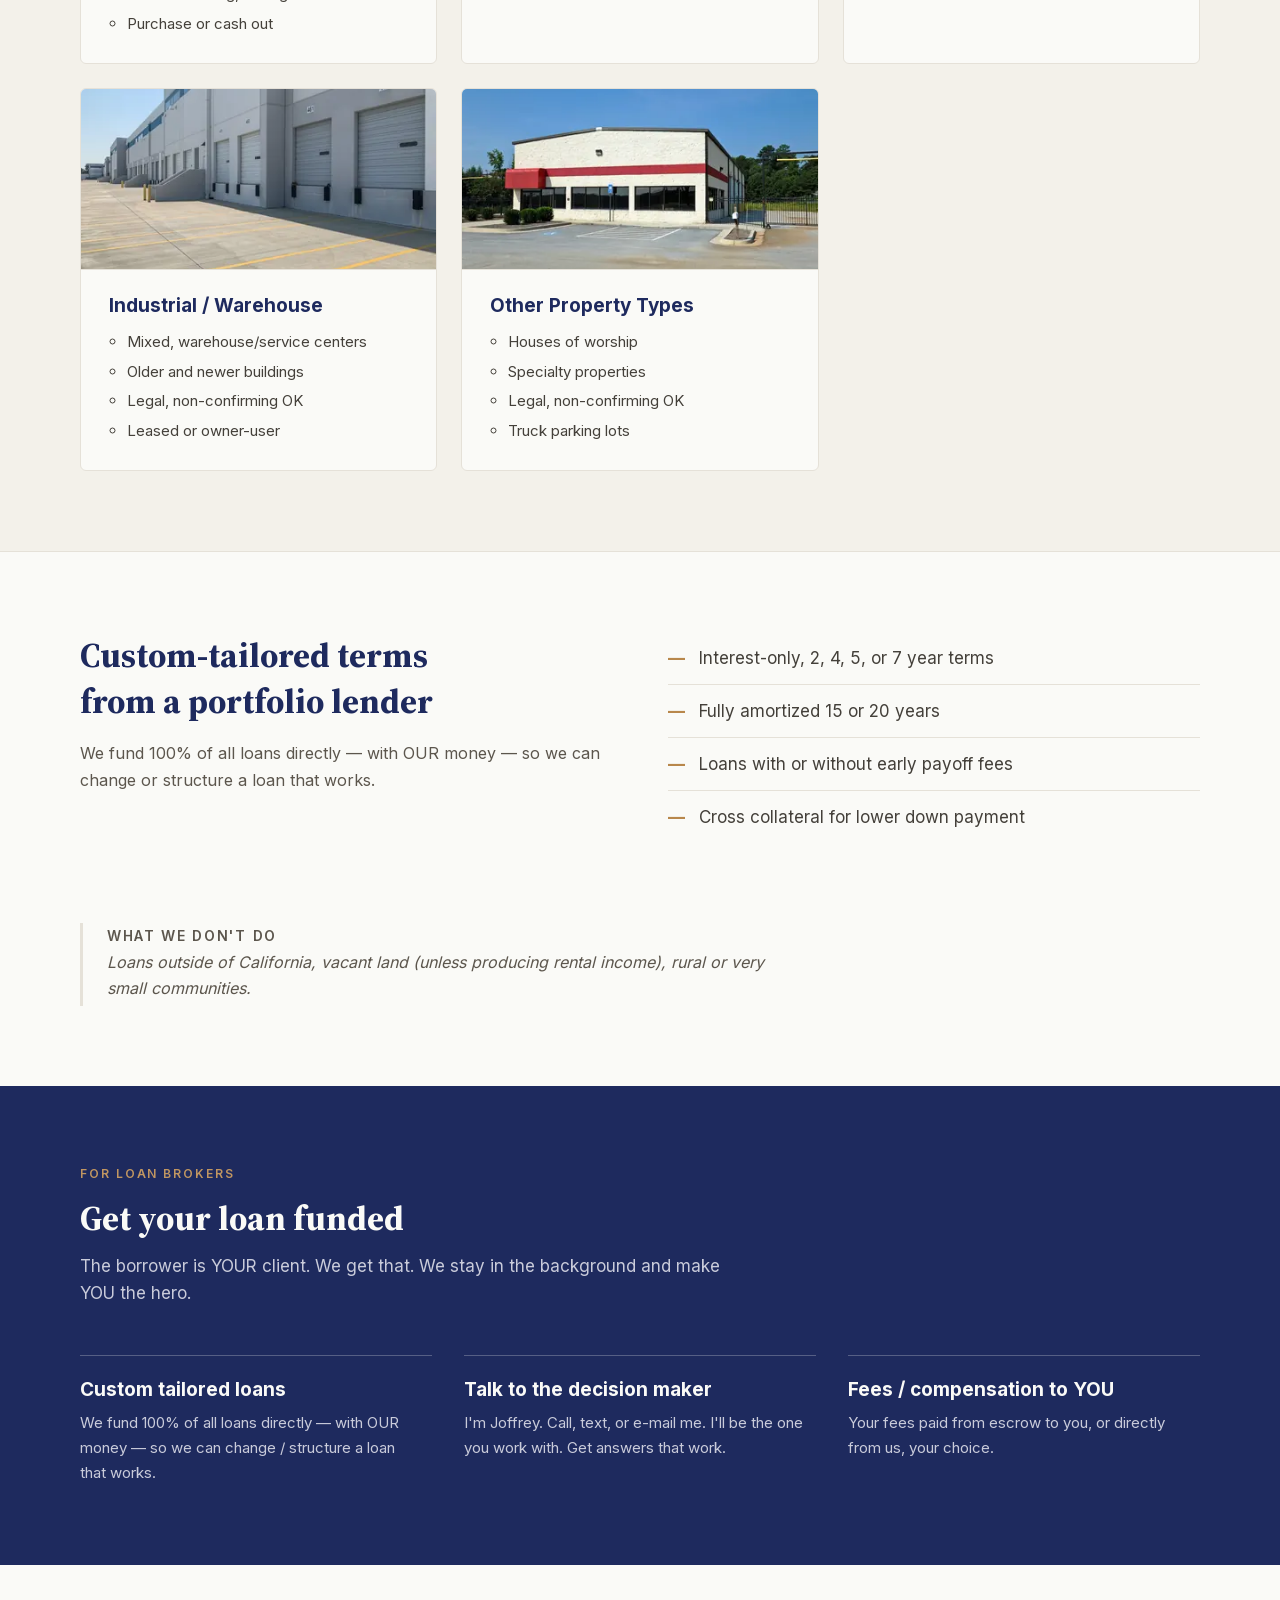
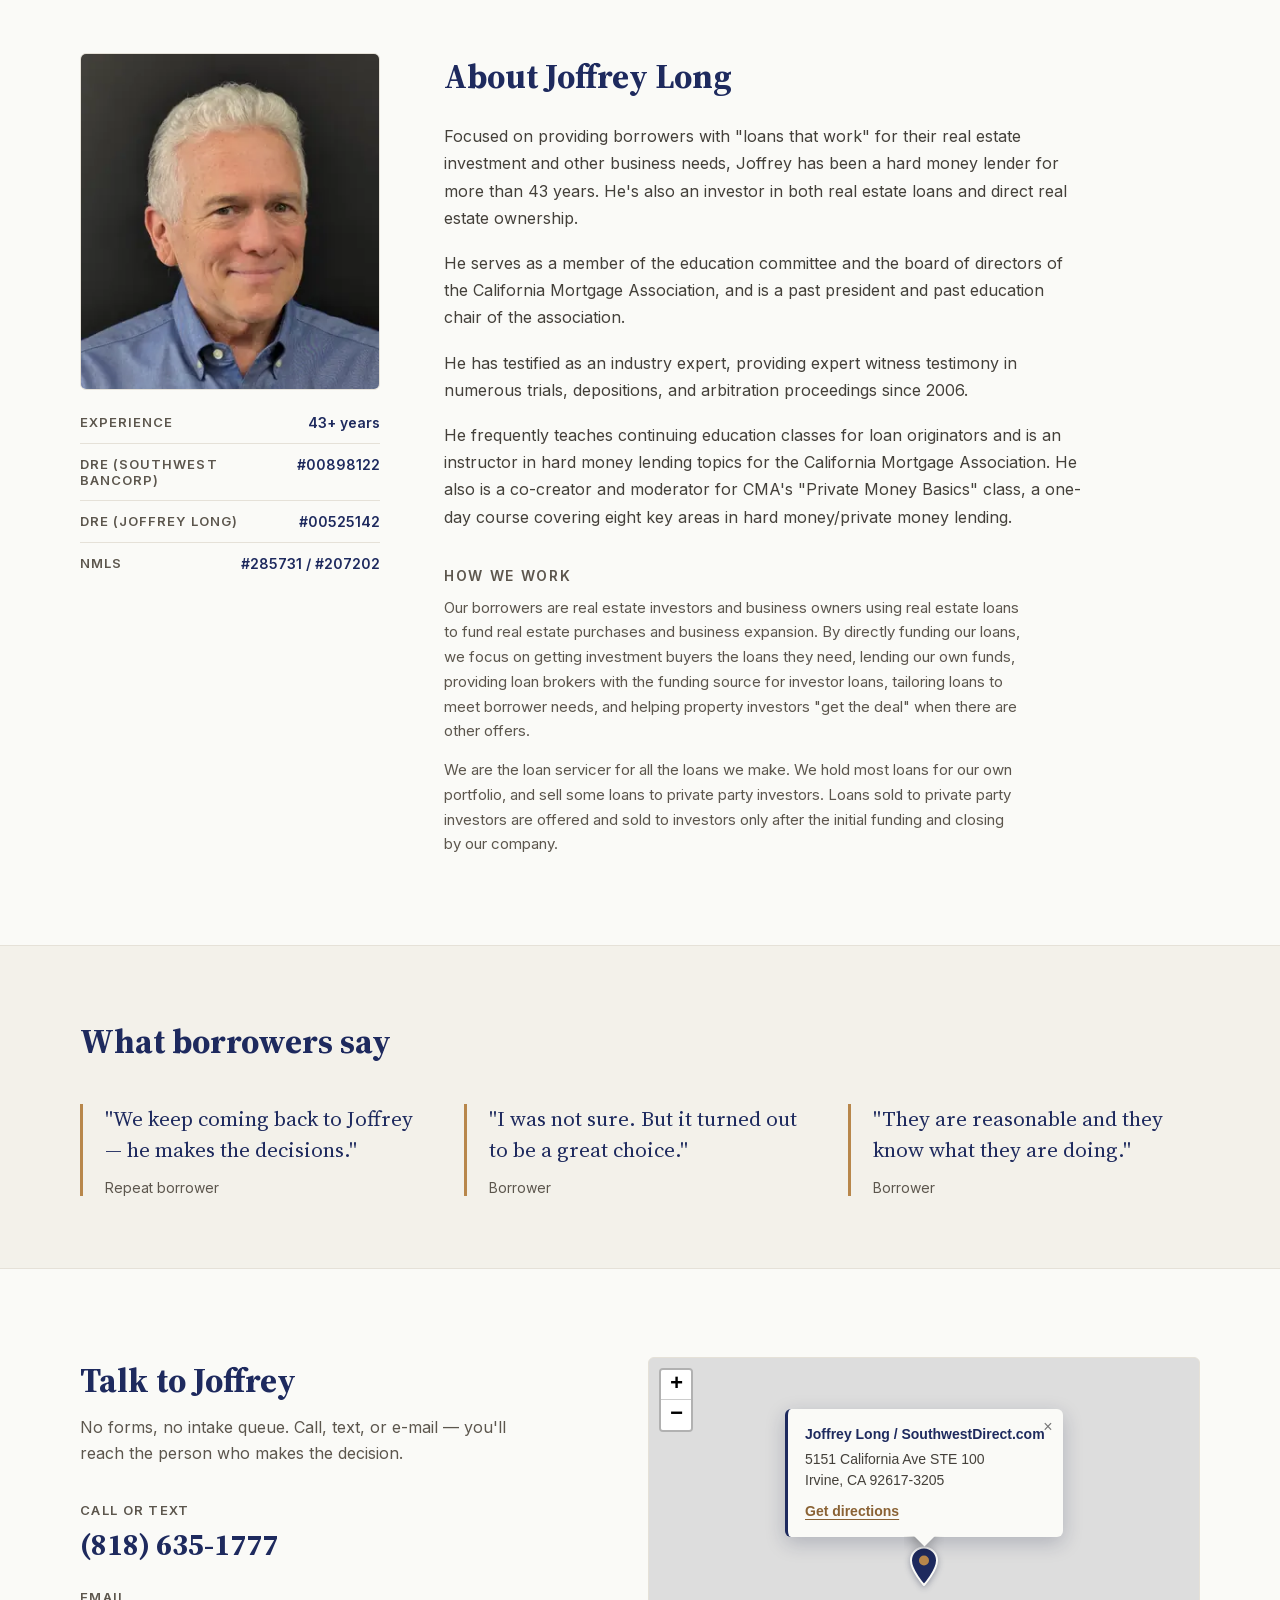
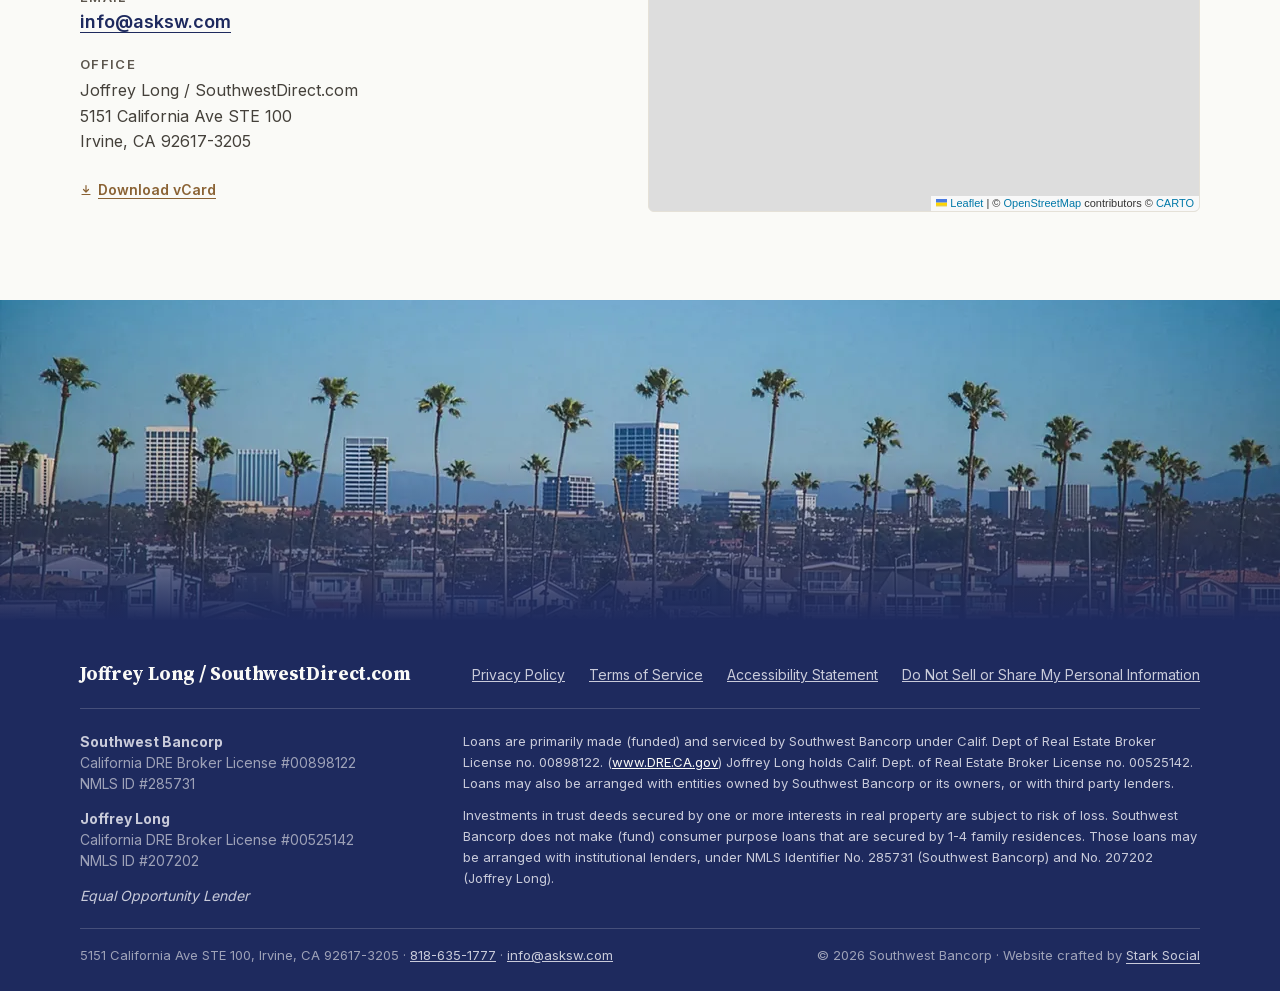
==== commit 48075bea: "Perf: self-host fonts, minify CSS, lazy-load Leaflet, better image compression Fonts * Google served" ====
--- a/index.html
+++ b/index.html
@@ -35,11 +35,9 @@
 <link rel="manifest" href="assets/site.webmanifest">
 <meta name="theme-color" content="#1E2A5E">
 
-<link rel="preconnect" href="https://fonts.googleapis.com">
-<link rel="preconnect" href="https://fonts.gstatic.com" crossorigin>
-<link href="https://fonts.googleapis.com/css2?family=Source+Serif+4:opsz,wght@8..60,400;8..60,600;8..60,700&family=Inter:wght@400;500;600;700&display=swap" rel="stylesheet">
-<link rel="stylesheet" href="assets/vendor/leaflet/leaflet.css">
-<link rel="stylesheet" href="assets/css/site.css">
+<link rel="preload" href="assets/fonts/inter-var.woff2" as="font" type="font/woff2" crossorigin>
+<link rel="preload" href="assets/fonts/source-serif-4-var.woff2" as="font" type="font/woff2" crossorigin>
+<link rel="stylesheet" href="assets/css/site.min.css">
 <link rel="preload" as="image" href="images/joffrey-long-640.jpg"
       imagesrcset="images/joffrey-long-320.jpg 320w, images/joffrey-long-640.jpg 640w, images/joffrey-long-748.jpg 748w"
       imagesizes="(min-width: 900px) 320px, (min-width: 560px) 40vw, 80vw">
@@ -490,10 +488,10 @@
          target="_blank" rel="noopener" title="Open this location in OpenStreetMap">
         <picture>
           <source type="image/webp" sizes="(min-width: 960px) 520px, 92vw"
-                  srcset="images/office-map-520.webp 520w, images/office-map-1040.webp 1040w">
-          <img class="map-img" src="images/office-map-1040.jpg" sizes="(min-width: 960px) 520px, 92vw"
-               srcset="images/office-map-520.jpg 520w, images/office-map-1040.jpg 1040w"
-               width="1040" height="760" loading="lazy" decoding="async"
+                  srcset="images/office-map-600.webp 600w, images/office-map-1200.webp 1200w">
+          <img class="map-img" src="images/office-map-1200.jpg" sizes="(min-width: 960px) 520px, 92vw"
+               srcset="images/office-map-600.jpg 600w, images/office-map-1200.jpg 1200w"
+               width="1200" height="800" loading="lazy" decoding="async"
                alt="Map showing the office at 5151 California Ave STE 100, Irvine, California">
         </picture>
         <span class="visually-hidden"> (opens OpenStreetMap in a new tab)</span>
@@ -571,7 +569,6 @@
           stroke-width="2.2" stroke-linecap="round" stroke-linejoin="round"/>
   </svg>
 </button>
-<script src="assets/vendor/leaflet/leaflet.js" defer></script>
 <script src="assets/js/site.js" defer></script>
 </body>
 </html>
--- a/assets/css/site.min.css
+++ b/assets/css/site.min.css
@@ -0,0 +1 @@
+@font-face{font-family:'Inter';font-style:normal;font-weight:100 900;font-display:swap;src:url('../fonts/inter-var.woff2') format('woff2');unicode-range:U+0000-00FF,U+0131,U+0152-0153,U+02BB-02BC,U+02C6,U+02DA,U+02DC,U+0304,U+0308,U+0329,U+2000-206F,U+20AC,U+2122,U+2191,U+2193,U+2212,U+2215,U+FEFF,U+FFFD}@font-face{font-family:'Source Serif 4';font-style:normal;font-weight:200 900;font-display:swap;src:url('../fonts/source-serif-4-var.woff2') format('woff2');unicode-range:U+0000-00FF,U+0131,U+0152-0153,U+02BB-02BC,U+02C6,U+02DA,U+02DC,U+0304,U+0308,U+0329,U+2000-206F,U+20AC,U+2122,U+2191,U+2193,U+2212,U+2215,U+FEFF,U+FFFD}:root{--cream:#FAFAF7;--cream-tint:#F3F1EA;--navy:#1E2A5E;--navy-deep:#141D40;--gold:#B8874B;--gold-hover:#AF7F45;--gold-on-dark:#C19661;--brown:#8A6234;--ink:#44403A;--ink-soft:#5C564D;--line:#E5E1D8;--lavender:#C9CBDA;--lavender-dim:#9EA2B8;--rule-dark:rgba(250,250,247,0.25);--serif:'Source Serif 4',Georgia,serif;--sans:Inter,system-ui,-apple-system,'Segoe UI',sans-serif;--wrap:1168px;--header-h:84px}*,*::before,*::after{box-sizing:border-box}html{scroll-behavior:smooth}body{margin:0;background:var(--cream);color:var(--ink);font-family:var(--sans);-webkit-font-smoothing:antialiased}a{color:var(--brown)}a:hover{color:var(--navy)}img{max-width:100%}[id]{scroll-margin-top:var(--header-h)}a:focus,button:focus,[tabindex]:focus,iframe:focus{outline:3px solid var(--navy);outline-offset:3px;border-radius:2px}a:focus:not(:focus-visible),button:focus:not(:focus-visible),[tabindex]:focus:not(:focus-visible){outline:none}a:focus-visible,button:focus-visible,[tabindex]:focus-visible,iframe:focus-visible{outline:3px solid var(--navy);outline-offset:3px;border-radius:2px}.band-navy a:focus,.band-navy a:focus-visible,.trustbar a:focus,.trustbar a:focus-visible,.site-footer a:focus,.site-footer a:focus-visible{outline-color:var(--cream)}@media (prefers-reduced-motion:reduce){html{scroll-behavior:auto}*,*::before,*::after{transition-duration:0.01ms !important;animation-duration:0.01ms !important}}.wrap{max-width:var(--wrap);margin:0 auto;padding-left:24px;padding-right:24px}.band{border-top:1px solid var(--line);border-bottom:1px solid var(--line);background:var(--cream-tint)}.band-navy{background:var(--navy)}.section-pad{padding-top:80px;padding-bottom:80px}.site-header{position:sticky;top:0;z-index:50;background:rgba(250,250,247,0.96);backdrop-filter:blur(8px);border-bottom:1px solid var(--line)}.header-inner{max-width:var(--wrap);margin:0 auto;padding:14px 24px;display:flex;align-items:center;justify-content:space-between;gap:24px;flex-wrap:wrap}.brand{text-decoration:none;color:var(--navy);display:flex;flex-direction:column;line-height:1.15}.brand:hover{color:var(--navy)}.brand-name{font-family:var(--serif);font-weight:700;font-size:19px;letter-spacing:0.01em}.brand-domain{font-size:11px;font-weight:600;letter-spacing:0.14em;text-transform:uppercase;color:var(--brown)}.main-nav{display:flex;align-items:center;gap:26px;flex-wrap:wrap}.nav-link{color:var(--ink);text-decoration:none;font-size:14px;font-weight:500}.nav-link:hover{color:var(--navy)}.nav-link[aria-current="page"]{color:var(--navy);font-weight:700}.btn-primary{background:var(--gold);color:var(--navy-deep);text-decoration:none;font-weight:700;border-radius:4px;white-space:nowrap;display:inline-block}.btn-primary:hover{background:var(--gold-hover);color:var(--navy-deep)}.btn-nav{font-size:14px;padding:10px 18px}.btn-hero{font-size:17px;padding:15px 26px}.hero{border-bottom:1px solid var(--line)}.hero-inner{max-width:var(--wrap);margin:0 auto;padding:72px 24px 64px;display:flex;gap:56px;align-items:center;flex-wrap:wrap}.hero-copy{flex:1 1 480px;min-width:min(300px,100%)}.eyebrow{margin:0 0 18px;font-size:12px;font-weight:600;letter-spacing:0.16em;text-transform:uppercase;color:var(--brown)}.hero-title{margin:0 0 20px;font-family:var(--serif);font-weight:700;font-size:clamp(40px,5.5vw,62px);line-height:1.05;color:var(--navy);text-wrap:balance}.hero-lede{margin:0 0 32px;font-size:19px;line-height:1.55;color:var(--ink-soft);max-width:46ch;text-wrap:pretty}.hero-actions{display:flex;gap:16px;align-items:center;flex-wrap:wrap}.link-email{color:var(--navy);font-size:16px;font-weight:600;text-decoration:underline;text-underline-offset:4px}.link-email:hover{color:var(--brown)}.hero-note{margin:26px 0 0;font-size:14px;color:var(--ink-soft)}.hero-figure{flex:0 1 320px;min-width:min(260px,100%);position:relative}.hero-figure::before{content:"";position:absolute;inset:18px -18px -18px 18px;background:var(--navy);border-radius:6px}.hero-img{position:relative;display:block;width:100%;height:auto;border-radius:6px;border:1px solid var(--line)}.trustbar{background:var(--navy)}.trustbar-list{max-width:var(--wrap);margin:0 auto;padding:18px 24px;list-style:none;display:flex;gap:12px 36px;align-items:center;justify-content:center;flex-wrap:wrap}.trustbar-list li{color:var(--cream);font-size:14px;font-weight:600;letter-spacing:0.04em;position:relative}.trustbar-list li+li::before{content:"\00B7";color:var(--gold-on-dark);position:absolute;left:-20px;top:0}.section-title{margin:0 0 8px;font-family:var(--serif);font-weight:700;font-size:34px;color:var(--navy)}.section-lede{margin:0 0 44px;font-size:16px;color:var(--ink-soft)}.steps{list-style:none;margin:0;padding:0;display:grid;grid-template-columns:repeat(auto-fit,minmax(min(260px,100%),1fr));gap:32px}.step{border-top:3px solid var(--gold);padding-top:20px}.step-num{margin:0 0 6px;font-family:var(--serif);font-size:15px;font-weight:600;color:var(--brown)}.step-title{margin:0 0 10px;font-size:20px;font-weight:700;color:var(--navy)}.step-text{margin:0;font-size:16px;line-height:1.6;color:var(--ink);text-wrap:pretty}.cards{list-style:none;margin:0;padding:0;display:grid;grid-template-columns:repeat(auto-fit,minmax(min(300px,100%),1fr));gap:24px}.card{background:var(--cream);border:1px solid var(--line);border-radius:6px;overflow:hidden;display:flex;flex-direction:column}.card-img{display:block;width:100%;height:181px;object-fit:cover;border-bottom:1px solid var(--line)}.card-body{padding:24px 28px 28px;display:flex;flex-direction:column;gap:14px}.card-title{margin:0;font-size:19px;font-weight:700;color:var(--navy)}.card-note{margin:-6px 0 0;font-size:14px;font-weight:600;color:var(--brown)}.card-list{margin:0;padding:0 0 0 18px;display:flex;flex-direction:column;gap:7px}.card-list li{font-size:15px;line-height:1.5;color:var(--ink)}.terms{display:flex;gap:56px;flex-wrap:wrap;align-items:flex-start}.terms-intro{flex:1 1 380px;min-width:min(300px,100%)}.terms-intro .section-title{margin-bottom:16px;text-wrap:balance}.terms-intro p{margin:0;font-size:16px;line-height:1.65;color:var(--ink-soft);max-width:52ch;text-wrap:pretty}.terms-list{flex:1 1 380px;min-width:min(300px,100%);list-style:none;margin:0;padding:0;display:flex;flex-direction:column}.terms-list li{padding:16px 0;border-bottom:1px solid var(--line);font-size:17px;color:var(--ink);display:flex;gap:14px;align-items:baseline}.terms-list li:last-child{border-bottom:none}.terms-list li::before{content:"\2014";color:var(--gold);font-weight:700;flex:none}.exclusions{border-left:3px solid var(--line);padding:4px 0 4px 24px}.exclusions h2{margin:0 0 6px;font-size:14px;font-weight:600;letter-spacing:0.12em;text-transform:uppercase;color:var(--ink-soft)}.exclusions p{margin:0;font-size:16px;font-style:italic;line-height:1.6;color:var(--ink-soft);max-width:70ch}.brokers-eyebrow{margin:0 0 14px;font-size:12px;font-weight:600;letter-spacing:0.16em;text-transform:uppercase;color:var(--gold-on-dark)}.brokers-title{margin:0 0 12px;font-family:var(--serif);font-weight:700;font-size:34px;color:var(--cream)}.brokers-lede{margin:0 0 48px;font-size:17px;line-height:1.6;color:var(--lavender);max-width:60ch;text-wrap:pretty}.brokers-grid{display:grid;grid-template-columns:repeat(auto-fit,minmax(min(260px,100%),1fr));gap:32px}.broker-col{border-top:1px solid var(--rule-dark);padding-top:22px}.broker-title{margin:0 0 10px;font-size:19px;font-weight:700;color:var(--cream)}.broker-text{margin:0;font-size:15px;line-height:1.65;color:var(--lavender);text-wrap:pretty}.about{display:flex;gap:64px;flex-wrap:wrap;padding-top:88px;padding-bottom:88px}.about-figure{flex:0 1 300px;min-width:min(240px,100%);margin:0}.about-img{display:block;width:100%;height:auto;border-radius:6px;border:1px solid var(--line)}.about-dl{margin:24px 0 0;display:flex;flex-direction:column;gap:12px}.about-row{display:flex;justify-content:space-between;gap:16px;border-bottom:1px solid var(--line);padding-bottom:12px}.about-row:last-child{border-bottom:none;padding-bottom:0}.about-dt{font-size:13px;font-weight:600;letter-spacing:0.08em;text-transform:uppercase;color:var(--ink-soft)}.about-dd{margin:0;font-size:14px;font-weight:600;color:var(--navy);text-align:right}.about-body{flex:1 1 480px;min-width:min(300px,100%)}.about-body .section-title{margin-bottom:24px}.about-prose{display:flex;flex-direction:column;gap:18px;font-size:16px;line-height:1.7;color:var(--ink);max-width:64ch}.about-prose p{margin:0;text-wrap:pretty}.about-sub{margin:36px 0 12px;font-size:14px;font-weight:600;letter-spacing:0.12em;text-transform:uppercase;color:var(--ink-soft)}.about-how{display:flex;flex-direction:column;gap:14px;font-size:15px;line-height:1.65;color:var(--ink-soft);max-width:64ch}.about-how p{margin:0;text-wrap:pretty}.quotes-inner{max-width:var(--wrap);margin:0 auto;padding:72px 24px}.quotes-title{margin:0 0 40px;font-family:var(--serif);font-weight:700;font-size:34px;color:var(--navy)}.quotes-grid{display:grid;grid-template-columns:repeat(auto-fit,minmax(min(280px,100%),1fr));gap:32px}.quote{margin:0;border-left:3px solid var(--gold);padding-left:22px}.quote blockquote{margin:0;font-family:var(--serif);font-size:21px;line-height:1.45;color:var(--navy);text-wrap:pretty}.quote figcaption{margin-top:14px;font-size:14px;color:var(--ink-soft)}.contact{display:flex;gap:56px;flex-wrap:wrap;padding-top:88px;padding-bottom:88px}.contact-col{flex:1 1 380px;min-width:min(300px,100%)}.contact-lede{margin:0 0 36px;font-size:16px;line-height:1.6;color:var(--ink-soft);max-width:46ch;text-wrap:pretty}.contact-title{margin-bottom:12px}.contact-dl{margin:0;display:flex;flex-direction:column;gap:24px}.contact-dt{font-size:13px;font-weight:600;letter-spacing:0.1em;text-transform:uppercase;color:var(--ink-soft);margin-bottom:6px}.contact-dd{margin:0}.contact-phone{font-family:var(--serif);font-size:30px;font-weight:700;color:var(--navy);text-decoration:none}.contact-phone:hover{color:var(--brown)}.contact-email{font-size:18px;font-weight:600;color:var(--navy);text-decoration:underline;text-underline-offset:4px}.contact-email:hover{color:var(--brown)}.contact-address{font-size:16px;line-height:1.6;color:var(--ink)}.link-vcard{display:flex;width:fit-content;align-items:center;gap:6px;margin-top:26px;font-size:14px;font-weight:600;color:var(--brown);text-decoration:underline;text-underline-offset:3px}.link-vcard:hover{color:var(--navy)}.link-vcard svg{flex:none;display:block}.link-vcard{text-decoration:none}.link-vcard span{text-decoration:underline;text-underline-offset:3px}.contact-map{flex:1 1 420px;min-width:min(300px,100%)}.map-note{margin:10px 0 0;font-size:13px;color:var(--ink-soft)}.site-footer{background:var(--navy)}.footer-inner{max-width:var(--wrap);margin:0 auto;padding:40px 24px 28px;display:flex;flex-direction:column;gap:22px}.footer-top{display:flex;justify-content:space-between;gap:32px;flex-wrap:wrap;align-items:baseline}.footer-brand{margin:0;font-family:var(--serif);font-size:19px;font-weight:700;color:var(--cream)}.footer-legal-nav{display:flex;gap:24px;flex-wrap:wrap}.footer-legal-nav a{color:var(--lavender);font-size:14px}.footer-legal-nav a:hover{color:var(--cream)}.footer-legal-nav a[aria-current="page"]{color:var(--cream);font-weight:700}.footer-disclosures{display:flex;flex-direction:column;gap:12px;font-size:13px;line-height:1.6;color:var(--lavender)}.footer-disclosures p{margin:0;text-wrap:pretty}.footer-disclosures a{color:var(--cream)}.footer-meta{margin:0;font-size:13px;color:var(--lavender-dim)}.footer-meta a{color:var(--lavender)}.footer-meta a:hover{color:var(--cream)}.page-head{border-bottom:1px solid var(--line)}.page-head-inner{max-width:calc(72ch+48px);margin:0 auto;padding:64px 24px 48px}.page-title{margin:0 0 12px;font-family:var(--serif);font-weight:700;font-size:clamp(32px,4vw,46px);line-height:1.1;color:var(--navy);text-wrap:balance}.page-sub{margin:0;font-size:17px;line-height:1.55;color:var(--ink-soft);max-width:60ch}.prose{max-width:calc(72ch+48px);margin:0 auto;padding:64px 24px 80px;font-size:16px;line-height:1.7;color:var(--ink)}.prose h2{margin:44px 0 12px;font-family:var(--serif);font-weight:700;font-size:26px;color:var(--navy);line-height:1.25}.prose h2:first-of-type{margin-top:0}.prose h3{margin:28px 0 8px;font-size:17px;font-weight:700;color:var(--navy)}.prose p{margin:0 0 16px;text-wrap:pretty}.prose ul,.prose ol{margin:0 0 16px;padding-left:22px;display:flex;flex-direction:column;gap:8px}.prose li{line-height:1.6}.prose .updated{font-size:14px;color:var(--ink-soft);margin-bottom:32px}.prose a{color:var(--brown)}.prose a:hover{color:var(--navy)}.toc{background:var(--cream-tint);border:1px solid var(--line);border-radius:6px;padding:22px 26px;margin:0 0 40px}.toc h2{margin:0 0 12px;font-size:13px;font-family:var(--sans);font-weight:600;letter-spacing:0.1em;text-transform:uppercase;color:var(--ink-soft)}.toc ul{margin:0;padding-left:20px;gap:6px}.img-pending{display:flex;align-items:center;justify-content:center;text-align:center;background:repeating-linear-gradient(45deg,#ECE8DE,#ECE8DE 12px,#E5E1D8 12px,#E5E1D8 24px);color:var(--ink-soft);font-size:13px;font-weight:600;letter-spacing:0.04em;padding:12px;border-bottom:1px solid var(--line)}@media (max-width:340px){.btn-primary{white-space:normal}}@media (max-width:767px){.hero-figure::before{display:none}}.prose .lead{font-size:17px;line-height:1.6;color:var(--ink-soft);margin:0 0 32px}.prose .closing{margin:44px 0 0;padding-top:24px;border-top:1px solid var(--line);color:var(--ink-soft);font-size:15px}.california-band{position:relative}.band-img{display:block;width:100%;height:320px;object-fit:cover}.california-band::after{content:"";position:absolute;left:0;right:0;bottom:-1px;height:160px;background:linear-gradient(to bottom,rgba(30,42,94,0) 0%,rgba(30,42,94,0.55) 60%,var(--navy) 100%);pointer-events:none}.back-to-top{position:fixed;right:calc(20px+env(safe-area-inset-right,0px));bottom:calc(20px+env(safe-area-inset-bottom,0px));z-index:9999;width:48px;height:48px;display:grid;place-items:center;padding:0;background:var(--navy);color:var(--cream);border:1px solid rgba(250,250,247,0.3);border-radius:4px;cursor:pointer;box-shadow:0 2px 10px rgba(30,42,94,0.3);opacity:0;visibility:hidden;transform:translate3d(0,8px,0);will-change:transform,opacity;transition:opacity 0.22s ease,transform 0.22s ease,visibility 0.22s,background-color 0.2s ease}.back-to-top.is-visible{opacity:1;visibility:visible;transform:translate3d(0,0,0)}.back-to-top:hover{background:var(--navy-deep);color:var(--cream)}.back-to-top:focus-visible{outline:3px solid var(--cream);outline-offset:2px;box-shadow:0 0 0 7px var(--navy),0 2px 10px rgba(30,42,94,0.3)}.back-to-top svg{display:block}@media (prefers-reduced-motion:reduce){.back-to-top{transition:none;transform:none}}@media print{.back-to-top{display:none !important}}.mobile-controls{display:none;align-items:center;gap:12px;flex:none}.icon-phone{flex:none;width:44px;height:44px;display:inline-flex;align-items:center;justify-content:center;background:var(--navy);color:var(--cream);border-radius:999px;text-decoration:none}.icon-phone:hover{background:var(--navy-deep);color:var(--cream)}.icon-phone svg{display:block}.nav-toggle{display:none;flex:none;background:var(--navy);border:none;border-radius:4px;color:var(--cream);width:44px;height:44px;align-items:center;justify-content:center;cursor:pointer;padding:0}.nav-toggle:hover{background:var(--navy-deep)}.nav-toggle svg{display:block}.icon-phone:focus-visible,.nav-toggle:focus-visible{outline:3px solid var(--cream);outline-offset:2px;box-shadow:0 0 0 7px var(--navy)}.icon-phone:focus,.icon-phone:focus-visible{border-radius:999px}.nav-toggle:focus,.nav-toggle:focus-visible,.back-to-top:focus,.back-to-top:focus-visible{border-radius:4px}@media (max-width:959px){.main-nav{display:none}.mobile-controls{display:flex}html.js .nav-toggle{display:inline-flex}.header-inner{flex-wrap:nowrap;gap:12px}.brand{min-width:0}}@media (max-width:329px){.icon-phone{display:none}}@media print{.mobile-controls,.mobile-menu{display:none !important}}.nav-toggle .icon-close{display:none}.nav-toggle[aria-expanded="true"] .icon-open{display:none}.nav-toggle[aria-expanded="true"] .icon-close{display:block}.map-link{display:block;border-radius:6px}.map-img{display:block;width:100%;height:382px;object-fit:cover;border:1px solid var(--line);border-radius:6px}.map-link:hover .map-img{border-color:var(--brown)}.visually-hidden{position:absolute;width:1px;height:1px;margin:-1px;padding:0;overflow:hidden;clip:rect(0 0 0 0);clip-path:inset(50%);white-space:nowrap}.drawer-backdrop{position:fixed;inset:0;z-index:55;background:rgba(30,42,94,0.3);opacity:0;visibility:hidden;transition:opacity 250ms ease-out,visibility 0s linear 250ms}.drawer-backdrop.is-open{opacity:1;visibility:visible;transition:opacity 250ms ease-out,visibility 0s linear 0s}.drawer{position:fixed;top:0;right:0;bottom:0;z-index:56;width:85%;max-width:320px;background:var(--cream);display:flex;flex-direction:column;padding:10px 20px calc(20px+env(safe-area-inset-bottom,0px));padding-right:calc(20px+env(safe-area-inset-right,0px));overflow-y:auto;overscroll-behavior:contain;box-shadow:-8px 0 28px rgba(20,29,64,0.18);visibility:hidden;transform:translateX(100%);transition:transform 250ms ease-out,visibility 0s linear 250ms}.drawer.is-open{visibility:visible;transform:none;transition:transform 250ms ease-out,visibility 0s linear 0s}.drawer-head{display:flex;align-items:center;justify-content:space-between}.drawer-title{margin:0;padding-left:4px;font-family:var(--serif);font-size:20px;font-weight:700;color:var(--navy)}.drawer-close{width:44px;height:44px;padding:0;display:inline-flex;align-items:center;justify-content:center;background:none;border:none;border-radius:4px;color:var(--navy);cursor:pointer}.drawer-close:hover{background:var(--cream-tint);color:var(--navy)}.drawer-close svg{display:block}.drawer-cta{display:block;margin:6px 0 12px;padding:16px 18px;background:var(--navy);color:var(--cream);font-size:17px;font-weight:700;text-align:center;text-decoration:none;border-radius:4px}.drawer-cta:hover{background:var(--navy-deep);color:var(--cream)}.drawer-email{display:block;text-align:center;font-size:15px;font-weight:600;color:var(--brown);text-decoration:underline;text-underline-offset:4px;padding:6px 4px}.drawer-email:hover{color:var(--navy)}.drawer-divider{border:0;border-top:1px solid var(--line);margin:18px 0 6px}.drawer-nav{display:flex;flex-direction:column}.drawer-nav a{color:var(--navy);text-decoration:none;font-family:var(--serif);font-size:21px;font-weight:600;padding:19px 4px;border-bottom:1px solid var(--line)}.drawer-nav a:last-child{border-bottom:none}.drawer-nav a:hover{color:var(--brown)}.drawer-trust{list-style:none;margin:auto 0 0;padding:20px 4px 0;border-top:1px solid var(--line);display:flex;flex-direction:column;gap:6px;font-size:12px;letter-spacing:0.04em;color:var(--ink-soft)}@media (prefers-reduced-motion:reduce){.drawer,.drawer-backdrop{transition:none}}@media (min-width:960px){.drawer,.drawer-backdrop{display:none}}html.menu-open,html.menu-open body{overflow:hidden}@media print{.drawer,.drawer-backdrop{display:none !important}}@media print{.site-header,.back-to-top,.drawer,.drawer-backdrop,.mobile-controls,.main-nav,.footer-legal-nav,.california-band,.contact-map{display:none !important}html,body{background:#fff !important;color:#000 !important}body{font-size:11.5pt;line-height:1.45}.band,.band-navy,.trustbar,.site-footer{background:#fff !important}.trustbar li,.brokers-title,.broker-title,.broker-text,.brokers-lede,.footer-brand,.footer-disclosures,.footer-disclosures a,.footer-meta,.footer-meta a{color:#000 !important}.brokers-eyebrow{color:#444 !important}a{color:#000 !important;text-decoration:underline}.prose a[href^="http"]::after,.footer-disclosures a[href^="http"]::after{content:" (" attr(href) ")";font-size:9pt}h1,h2,h3{page-break-after:avoid}p,li,figure,.card{page-break-inside:avoid}.section-pad,.about,.contact{padding-top:18pt !important;padding-bottom:18pt !important}img{max-width:100% !important}}@media (forced-colors:active){.btn-primary,.icon-phone,.nav-toggle,.back-to-top,.drawer-cta,.drawer-close{border:1px solid ButtonText}.back-to-top,.icon-phone,.nav-toggle{forced-color-adjust:none}.card,.map-img,.drawer{border:1px solid CanvasText}}.map-canvas{width:100%;height:382px;border:1px solid var(--line);border-radius:6px}@media (min-width:904px){.contact-map{display:flex;flex-direction:column}.map-canvas{flex:1 1 auto;height:auto;min-height:382px}.contact-col{padding-bottom:14px}}.leaflet-container{position:relative;z-index:1;border-radius:6px;font:inherit;background:var(--cream-tint)}.map-pin{background:none;border:0}.map-pin svg{display:block;filter:drop-shadow(0 2px 3px rgba(20,29,64,0.35))}.leaflet-bar a,.leaflet-bar a:hover{background:var(--cream);color:var(--navy);border-bottom-color:var(--line)}.leaflet-bar a:hover{background:var(--cream-tint)}.leaflet-bar a:focus-visible{outline:3px solid var(--navy);outline-offset:2px}.leaflet-container a.leaflet-popup-close-button:focus-visible{outline:3px solid var(--navy);outline-offset:2px}.leaflet-control-attribution{background:rgba(250,250,247,0.9);color:var(--ink-soft);font-size:11px}.leaflet-control-attribution a{color:var(--brown)}.map-popup .leaflet-popup-content-wrapper{background:var(--cream);color:var(--navy);border-left:3px solid var(--navy);border-radius:6px;box-shadow:0 6px 20px rgba(20,29,64,0.22)}.map-popup .leaflet-popup-tip{background:var(--cream)}.map-popup .leaflet-popup-content{margin:14px 16px;font-size:14px;line-height:1.5}.map-popup .leaflet-popup-content strong{display:block;color:var(--navy);font-size:14px}.map-popup .leaflet-popup-content span{display:block;margin-top:4px;color:var(--ink)}.map-popup .map-directions{display:inline-block;margin-top:10px;color:var(--brown);font-weight:600;text-decoration:underline;text-underline-offset:3px}.map-popup .map-directions:hover{color:var(--navy)}.map-popup a.leaflet-popup-close-button{color:var(--ink-soft);padding:6px 6px 0 0}.map-popup a.leaflet-popup-close-button:hover{color:var(--navy);background:none}@media print{.map-canvas{display:none !important}}.footer-mid{display:grid;gap:20px 48px;padding-top:22px;border-top:1px solid rgba(250,250,247,0.18)}@media (min-width:720px){.footer-mid{grid-template-columns:minmax(210px,0.75fr) 1.65fr}}.footer-licensing{display:flex;flex-direction:column;gap:14px;font-size:14px;line-height:1.5;color:var(--lavender-dim)}.footer-lic p{margin:0}.footer-lic-name{color:var(--lavender);font-weight:700}.footer-eol{margin:0;font-style:italic;color:var(--lavender)}.footer-bottom{display:flex;flex-wrap:wrap;gap:8px 32px;justify-content:space-between;align-items:baseline;padding-top:18px;border-top:1px solid rgba(250,250,247,0.18)}.footer-endnote{margin:0;font-size:13px;color:var(--lavender-dim)}.footer-endnote-credit{display:inline-block;white-space:nowrap}@media (max-width:699px){.footer-bottom{flex-direction:column;align-items:flex-start;gap:6px}.footer-endnote{font-size:12px}.footer-endnote-sep{display:none}.footer-endnote-credit{display:block;width:100%;margin-top:3px;font-size:11.5px;white-space:nowrap}}.footer-endnote a{color:var(--lavender);text-decoration:underline;text-underline-offset:3px}.footer-endnote a:hover{color:var(--cream)}
